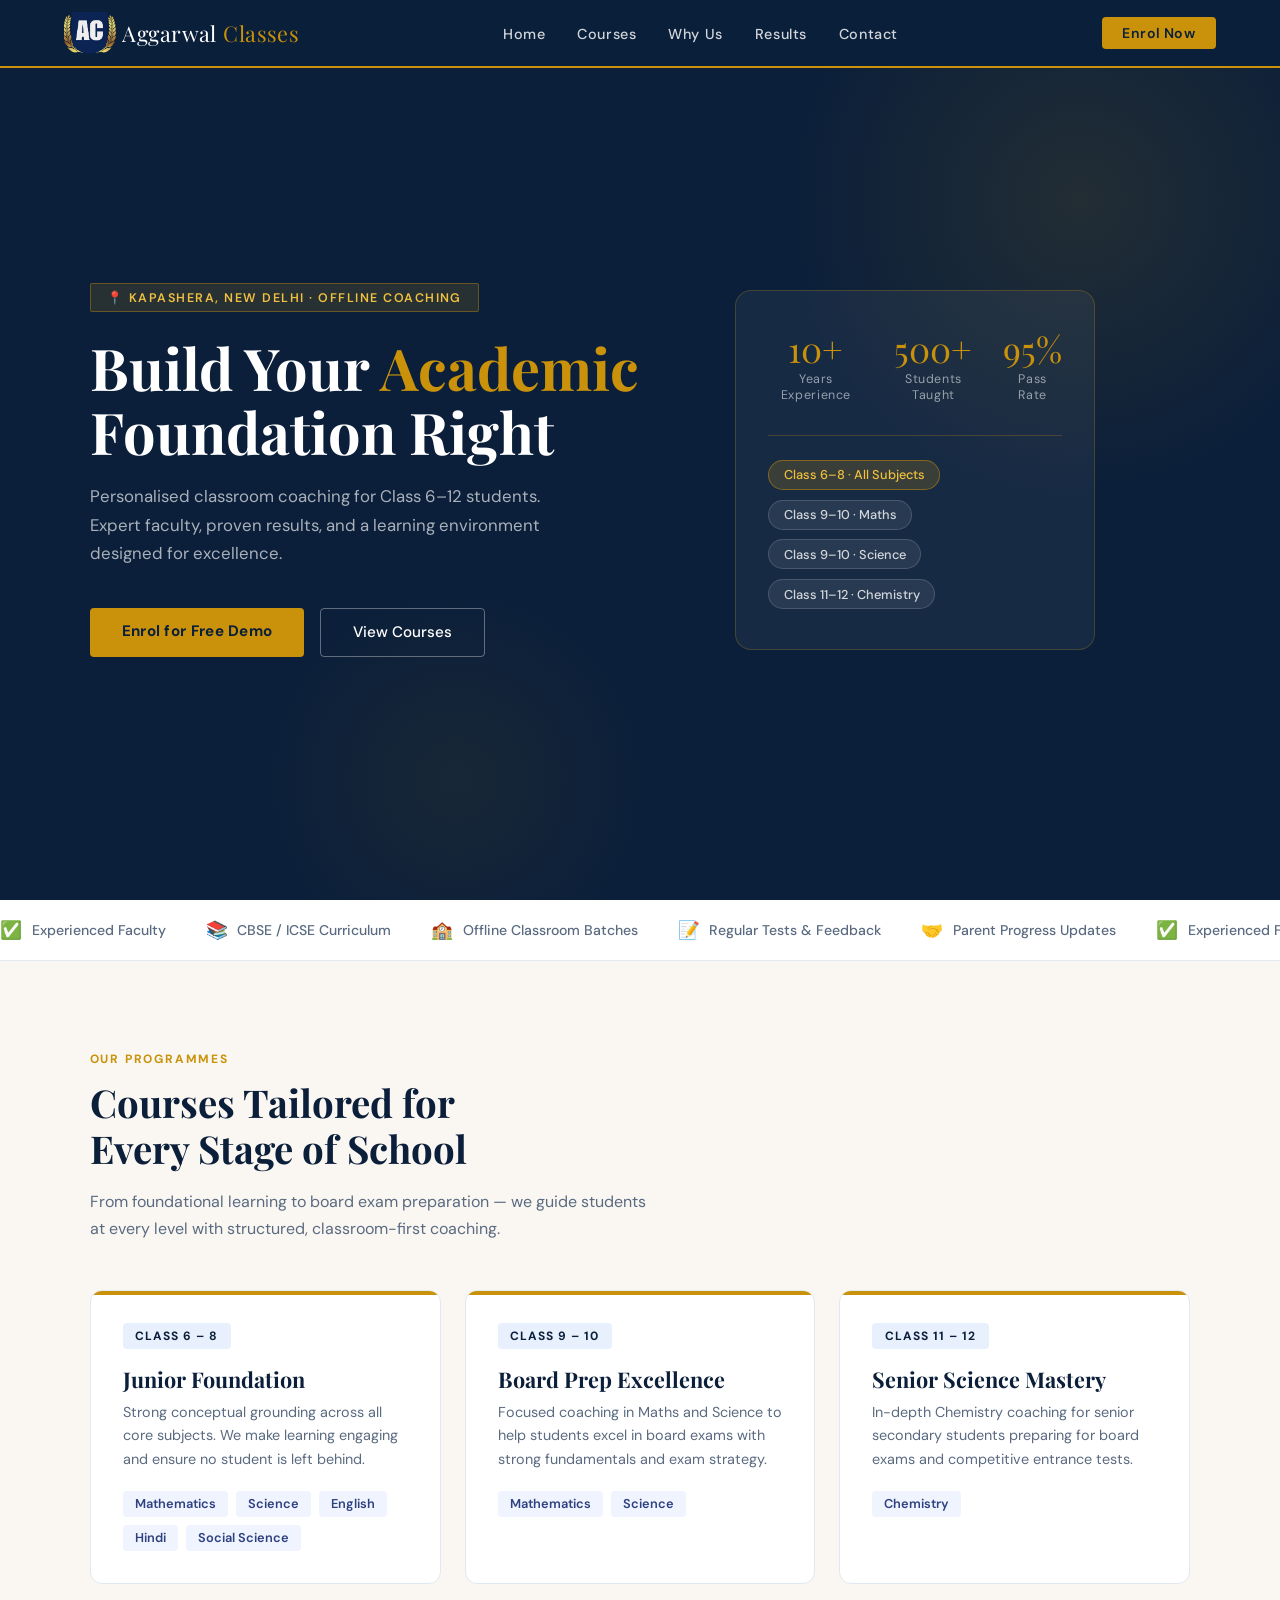
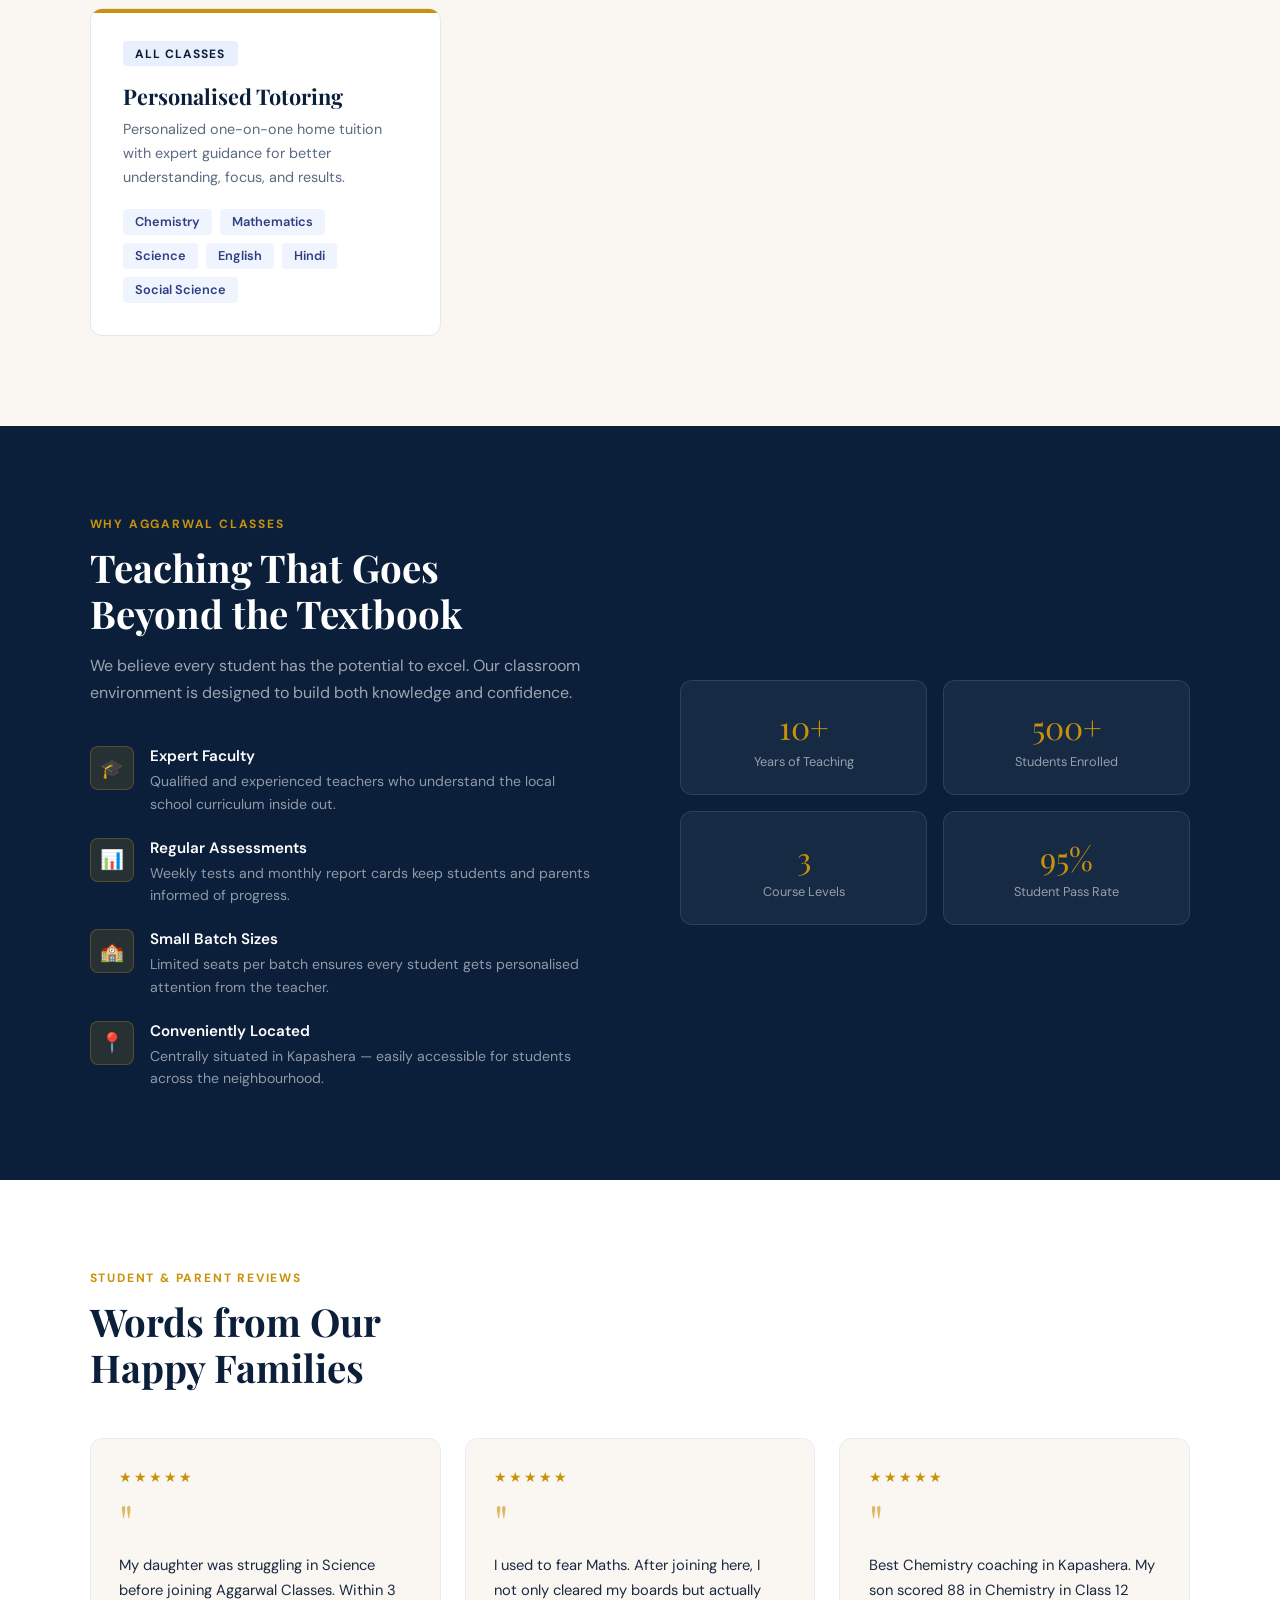
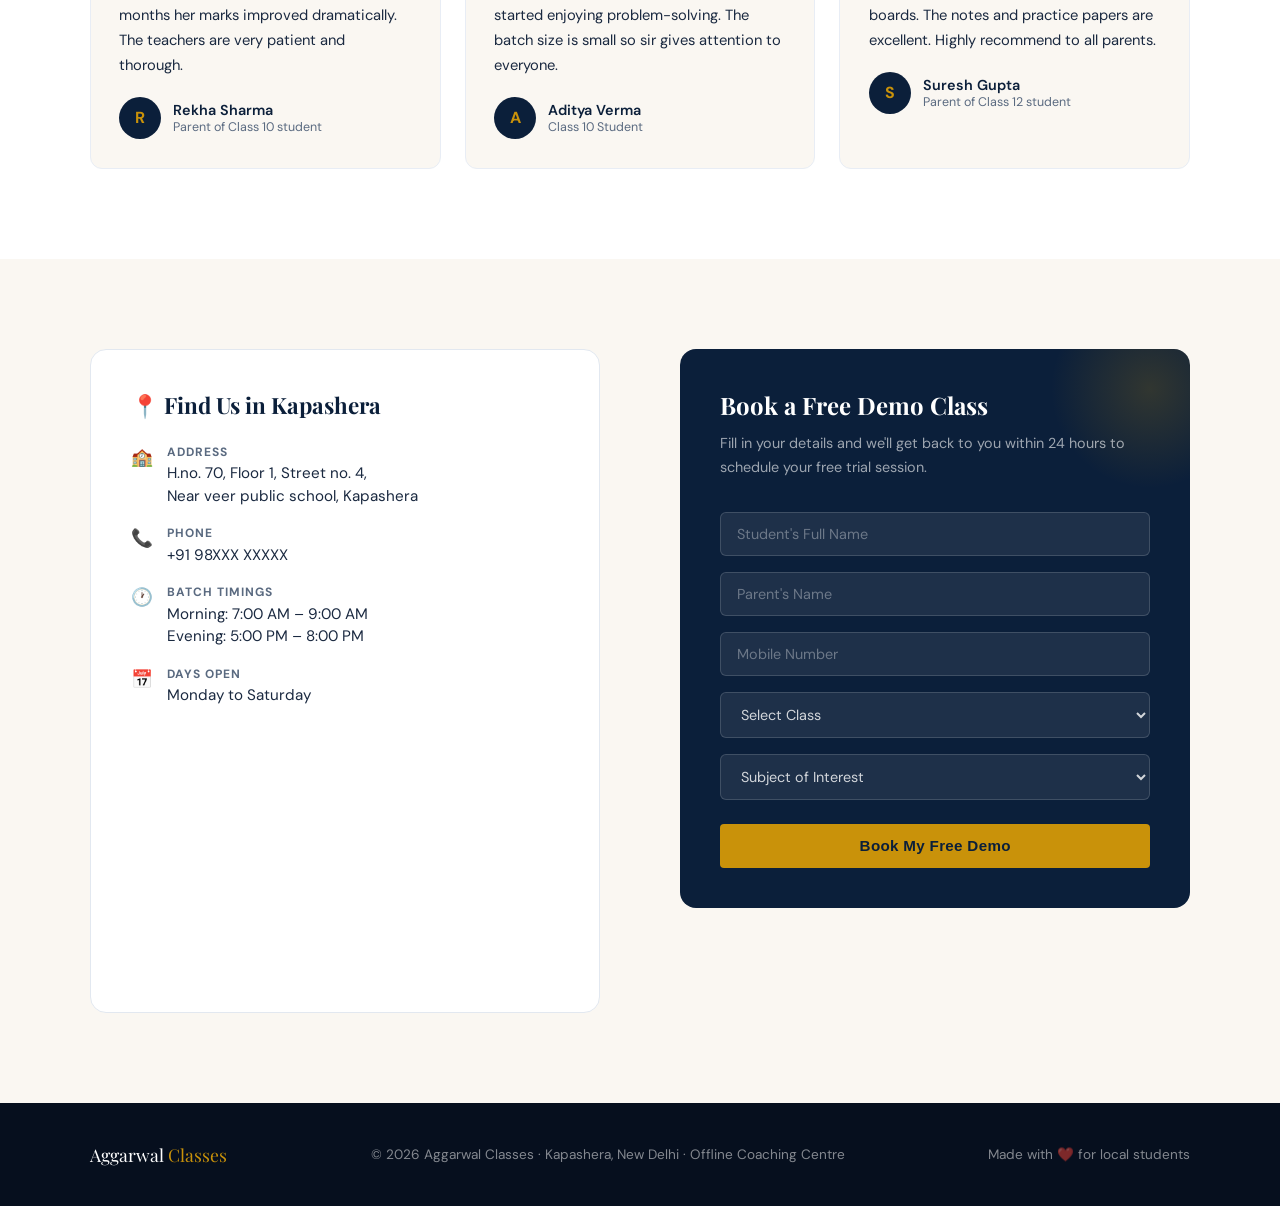
==== index.html @ 8acac1e7 "Update index.html" ====
<!DOCTYPE html>
<html lang="en">
<head>
  <meta charset="UTF-8" />
  <meta name="viewport" content="width=device-width, initial-scale=1.0"/>
  <title>Aggarwal Classes</title>
  <link href="https://fonts.googleapis.com/css2?family=Playfair+Display:wght@700;900&family=DM+Sans:wght@300;400;500;600&display=swap" rel="stylesheet"/>
  <link rel="shortcut icon" href="./image/AC logo light.png" type="image/png">
  <link rel="stylesheet" href="styles.css">
</head>
<body>

<!-- NAV -->
<nav>
  <div class="nav-logo">
    <img id="nav-icon" src="./image/AC logo light.png" alt="">
    Aggarwal <span>Classes</span>
  </div>
  <ul class="nav-links" id="nav-links">
    <li><a href="#home">Home</a></li>
    <li><a href="#courses">Courses</a></li>
    <li><a href="#why-us">Why Us</a></li>
    <li><a href="#testimonials">Results</a></li>
    <li><a href="#contact">Contact</a></li>
  </ul>
  <a href="#contact" class="nav-cta">Enrol Now</a>
  <!-- Hamburger button — hidden on desktop, shown on mobile -->
  <button class="menu-toggle" id="menu-toggle" aria-label="Toggle menu">
    <span></span>
    <span></span>
    <span></span>
  </button>
</nav>

<!-- HERO -->
<section class="hero" id="home">
  <div class="hero-text">
    <div class="hero-badge">📍 Kapashera, New Delhi · Offline Coaching</div>
    <h1>Build Your <em>Academic</em><br/>Foundation Right</h1>
    <p class="hero-sub">
      Personalised classroom coaching for Class 6–12 students. Expert faculty, proven results, and a learning environment designed for excellence.
    </p>
    <div class="hero-btns">
      <a href="#contact" class="btn-primary">Enrol for Free Demo</a>
      <a href="#courses" class="btn-outline">View Courses</a>
    </div>
  </div>
  <div class="hero-visual">
    <div class="hero-card">
      <div class="stat-row">
        <div class="stat"><div class="stat-num">10+</div><div class="stat-label">Years Experience</div></div>
        <div class="stat"><div class="stat-num">500+</div><div class="stat-label">Students Taught</div></div>
        <div class="stat"><div class="stat-num">95%</div><div class="stat-label">Pass Rate</div></div>
      </div>
      <div class="divider-gold"></div>
      <div class="course-chips">
        <span class="chip gold">Class 6–8 · All Subjects</span>
        <span class="chip">Class 9–10 · Maths</span>
        <span class="chip">Class 9–10 · Science</span>
        <span class="chip">Class 11–12 · Chemistry</span>
      </div>
    </div>
  </div>
</section>

<!-- TRUST BAR -->
<div class="trust-bar-wrapper">
  <div class="trust-bar">
    <div class="group">
      <div class="trust-item"><span class="trust-icon">✅</span> Experienced Faculty</div>
      <div class="trust-item"><span class="trust-icon">📚</span> CBSE / ICSE Curriculum</div>
      <div class="trust-item"><span class="trust-icon">🏫</span> Offline Classroom Batches</div>
      <div class="trust-item"><span class="trust-icon">📝</span> Regular Tests & Feedback</div>
      <div class="trust-item"><span class="trust-icon">🤝</span> Parent Progress Updates</div>
    </div>
    <div aria-hidden class="group">
      <div class="trust-item"><span class="trust-icon">✅</span> Experienced Faculty</div>
      <div class="trust-item"><span class="trust-icon">📚</span> CBSE / ICSE Curriculum</div>
      <div class="trust-item"><span class="trust-icon">🏫</span> Offline Classroom Batches</div>
      <div class="trust-item"><span class="trust-icon">📝</span> Regular Tests & Feedback</div>
      <div class="trust-item"><span class="trust-icon">🤝</span> Parent Progress Updates</div>
    </div>
  </div>
</div>

<!-- COURSES -->
<section class="courses-section" id="courses">
  <div class="section-label">Our Programmes</div>
  <h2 class="section-title">Courses Tailored for<br/>Every Stage of School</h2>
  <p class="section-sub">From foundational learning to board exam preparation — we guide students at every level with structured, classroom-first coaching.</p>
  <div class="courses-grid">

    <div class="course-card">
      <span class="course-level">Class 6 – 8</span>
      <h3>Junior Foundation</h3>
      <p>Strong conceptual grounding across all core subjects. We make learning engaging and ensure no student is left behind.</p>
      <div class="subjects-list">
        <span class="subject-tag">Mathematics</span>
        <span class="subject-tag">Science</span>
        <span class="subject-tag">English</span>
        <span class="subject-tag">Hindi</span>
        <span class="subject-tag">Social Science</span>
      </div>
    </div>

    <div class="course-card">
      <span class="course-level">Class 9 – 10</span>
      <h3>Board Prep Excellence</h3>
      <p>Focused coaching in Maths and Science to help students excel in board exams with strong fundamentals and exam strategy.</p>
      <div class="subjects-list">
        <span class="subject-tag">Mathematics</span>
        <span class="subject-tag">Science</span>
      </div>
    </div>

    <div class="course-card">
      <span class="course-level">Class 11 – 12</span>
      <h3>Senior Science Mastery</h3>
      <p>In-depth Chemistry coaching for senior secondary students preparing for board exams and competitive entrance tests.</p>
      <div class="subjects-list">
        <span class="subject-tag">Chemistry</span>
      </div>
    </div>

      <div class="course-card">
      <span class="course-level">All Classes</span>
      <h3>Personalised Totoring</h3>
      <p>Personalized one-on-one home tuition with expert guidance for better understanding, focus, and results.</p>
      <div class="subjects-list">
        <span class="subject-tag">Chemistry</span>
        <span class="subject-tag">Mathematics</span>
        <span class="subject-tag">Science</span>
        <span class="subject-tag">English</span>
        <span class="subject-tag">Hindi</span>
        <span class="subject-tag">Social Science</span>
      </div>
    </div>

  </div>
</section>

<!-- WHY US -->
<section class="why-section" id="why-us">
  <div class="why-text">
    <div class="section-label" style="color:var(--gold)">Why Aggarwal Classes</div>
    <h2 class="section-title">Teaching That Goes<br/>Beyond the Textbook</h2>
    <p class="section-sub" style="color:rgba(255,255,255,0.6)">We believe every student has the potential to excel. Our classroom environment is designed to build both knowledge and confidence.</p>
    <div class="why-list">
      <div class="why-item">
        <div class="why-icon">🎓</div>
        <div class="why-item-text">
          <h4>Expert Faculty</h4>
          <p>Qualified and experienced teachers who understand the local school curriculum inside out.</p>
        </div>
      </div>
      <div class="why-item">
        <div class="why-icon">📊</div>
        <div class="why-item-text">
          <h4>Regular Assessments</h4>
          <p>Weekly tests and monthly report cards keep students and parents informed of progress.</p>
        </div>
      </div>
      <div class="why-item">
        <div class="why-icon">🏫</div>
        <div class="why-item-text">
          <h4>Small Batch Sizes</h4>
          <p>Limited seats per batch ensures every student gets personalised attention from the teacher.</p>
        </div>
      </div>
      <div class="why-item">
        <div class="why-icon">📍</div>
        <div class="why-item-text">
          <h4>Conveniently Located</h4>
          <p>Centrally situated in Kapashera — easily accessible for students across the neighbourhood.</p>
        </div>
      </div>
    </div>
  </div>
  <div class="why-visual">
    <div class="why-card"><div class="why-card-num">10+</div><div class="why-card-label">Years of Teaching</div></div>
    <div class="why-card"><div class="why-card-num">500+</div><div class="why-card-label">Students Enrolled</div></div>
    <div class="why-card"><div class="why-card-num">3</div><div class="why-card-label">Course Levels</div></div>
    <div class="why-card"><div class="why-card-num">95%</div><div class="why-card-label">Student Pass Rate</div></div>
  </div>
</section>

<!-- TESTIMONIALS -->
<section class="testimonials-section" id="testimonials">
  <div class="section-label">Student & Parent Reviews</div>
  <h2 class="section-title">Words from Our<br/>Happy Families</h2>
  <div class="testimonials-grid">

    <div class="testimonial-card">
      <div class="stars">★★★★★</div>
      <div class="quote-mark">"</div>
      <p>My daughter was struggling in Science before joining Aggarwal Classes. Within 3 months her marks improved dramatically. The teachers are very patient and thorough.</p>
      <div class="reviewer">
        <div class="reviewer-avatar">R</div>
        <div><div class="reviewer-name">Rekha Sharma</div><div class="reviewer-sub">Parent of Class 10 student</div></div>
      </div>
    </div>

    <div class="testimonial-card">
      <div class="stars">★★★★★</div>
      <div class="quote-mark">"</div>
      <p>I used to fear Maths. After joining here, I not only cleared my boards but actually started enjoying problem-solving. The batch size is small so sir gives attention to everyone.</p>
      <div class="reviewer">
        <div class="reviewer-avatar">A</div>
        <div><div class="reviewer-name">Aditya Verma</div><div class="reviewer-sub">Class 10 Student</div></div>
      </div>
    </div>

    <div class="testimonial-card">
      <div class="stars">★★★★★</div>
      <div class="quote-mark">"</div>
      <p>Best Chemistry coaching in Kapashera. My son scored 88 in Chemistry in Class 12 boards. The notes and practice papers are excellent. Highly recommend to all parents.</p>
      <div class="reviewer">
        <div class="reviewer-avatar">S</div>
        <div><div class="reviewer-name">Suresh Gupta</div><div class="reviewer-sub">Parent of Class 12 student</div></div>
      </div>
    </div>

  </div>
</section>

<!-- LOCATION + CONTACT -->
<section class="location-section" id="contact">
  <div class="location-box">
    <h3>📍 Find Us in Kapashera</h3>
    <div class="info-row">
      <span class="info-icon">🏫</span>
      <div>
        <div class="info-label">Address</div>
        <div class="info-val">H.no. 70, Floor 1, Street no. 4,<br/>Near veer public school, Kapashera</div>
      </div>
    </div>
    <div class="info-row">
      <span class="info-icon">📞</span>
      <div>
        <div class="info-label">Phone</div>
        <div class="info-val">+91 98XXX XXXXX</div>
      </div>
    </div>
    <div class="info-row">
      <span class="info-icon">🕐</span>
      <div>
        <div class="info-label">Batch Timings</div>
        <div class="info-val">Morning: 7:00 AM – 9:00 AM<br/>Evening: 5:00 PM – 8:00 PM</div>
      </div>
    </div>
    <div class="info-row">
      <span class="info-icon">📅</span>
      <div>
        <div class="info-label">Days Open</div>
        <div class="info-val">Monday to Saturday</div>
      </div>
    </div>
    <div class="map-placeholder">
      <iframe
        src="https://www.google.com/maps/embed?pb=!1m18!1m12!1m3!1d213252.0926450788!2d76.77074299453125!3d28.524270800000004!2m3!1f0!2f0!3f0!3m2!1i1024!2i768!4f13.1!3m3!1m2!1s0x390d1b79511b4bdf%3A0x1b44ff9f73761f96!2sAggarwal%20classes!5e1!3m2!1sen!2sin!4v1774065650235!5m2!1sen!2sin"
        style="border:0;"
        allowfullscreen=""
        loading="lazy"
        referrerpolicy="no-referrer-when-downgrade">
      </iframe>
    </div>
  </div>

  <form class="enroll-box" method="POST" action="https://formspree.io/f/xojkokan">
    <h3>Book a Free Demo Class</h3>
    <p>Fill in your details and we'll get back to you within 24 hours to schedule your free trial session.</p>
    <div class="form-group"><input type="text" placeholder="Student's Full Name" autocomplete="off" required/></div>
    <div class="form-group"><input type="text" placeholder="Parent's Name" autocomplete="off" required/></div>
    <div class="form-group"><input type="tel" placeholder="Mobile Number" autocomplete="off" required/></div>
    <div class="form-group">
      <select>
        <option value="" disabled selected>Select Class</option>
        <option>Class 6</option>
        <option>Class 7</option>
        <option>Class 8</option>
        <option>Class 9</option>
        <option>Class 10</option>
        <option>Class 11</option>
        <option>Class 12</option>
      </select>
    </div>
    <div class="form-group">
      <select>
        <option value="" disabled selected>Subject of Interest</option>
        <option>All Subjects (Class 6–8)</option>
        <option>Mathematics</option>
        <option>Science</option>
        <option>Chemistry</option>
      </select>
    </div>
    <button class="btn-primary" style="width:100%; margin-top:0.5rem;" type="submit">Book My Free Demo</button>
  </form>
</section>

<!-- FOOTER -->
<footer>
  <div class="footer-logo">Aggarwal <span>Classes</span></div>
  <div>© 2026 Aggarwal Classes · Kapashera, New Delhi · Offline Coaching Centre</div>
  <div>Made with ❤️ for local students</div>
</footer>

<script>
  const toggle = document.getElementById('menu-toggle');
  const navLinks = document.getElementById('nav-links');

  toggle.addEventListener('click', () => {
    navLinks.classList.toggle('active');
    toggle.classList.toggle('open');
  });

  // Close menu when a link is clicked
  navLinks.querySelectorAll('a').forEach(link => {
    link.addEventListener('click', () => {
      navLinks.classList.remove('active');
      toggle.classList.remove('open');
    });
  });
</script>

</body>
</html>
---- styles.css ----
:root {
    --navy: #0B1F3A;
    --gold: #C9920A;
    --gold-light: #F0C040;
    --cream: #FAF7F2;
    --white: #FFFFFF;
    --text: #1A2940;
    --muted: #5A6A80;
    --accent: #E8F0FE;
}

*,
*::before,
*::after {
    box-sizing: border-box;
    margin: 0;
    padding: 0;
}

html {
    scroll-behavior: smooth;
}

body {
    font-family: 'DM Sans', sans-serif;
    background: var(--cream);
    color: var(--text);
    overflow-x: hidden;
}

/* ── NAV ── */
nav {
    position: fixed;
    top: 0;
    left: 0;
    right: 0;
    z-index: 100;
    background: rgba(11, 31, 58, 0.97);
    backdrop-filter: blur(10px);
    display: flex;
    align-items: center;
    justify-content: space-between;
    padding: 0 5%;
    height: 68px;
    border-bottom: 2px solid var(--gold);
}

.nav-logo {
    font-family: 'Playfair Display', serif;
    font-size: 1.35rem;
    color: var(--white);
    letter-spacing: 0.02em;
    display: flex;
    flex-direction: row;
    align-items: center;
    gap: 0.4rem;
    flex-shrink: 0;
}

.nav-logo img {
    height: 42px;
    width: 52px;
}

.nav-logo span {
    color: var(--gold);
}

.nav-links {
    display: flex;
    gap: 2rem;
    list-style: none;
    align-items: center;
}

.nav-links a {
    color: rgba(255, 255, 255, 0.82);
    text-decoration: none;
    font-size: 0.9rem;
    font-weight: 500;
    letter-spacing: 0.04em;
    transition: color 0.2s;
}

.nav-links a:hover {
    color: var(--gold-light);
}

.nav-cta {
    background: var(--gold);
    color: var(--navy);
    padding: 0.45rem 1.3rem;
    border-radius: 4px;
    font-weight: 600;
    font-size: 0.88rem;
    text-decoration: none;
    letter-spacing: 0.03em;
    transition: background 0.2s;
    white-space: nowrap;
    flex-shrink: 0;
}

.nav-cta:hover {
    background: var(--gold-light);
}

/* Hamburger button — hidden on desktop */
.menu-toggle {
    display: none;
    flex-direction: column;
    justify-content: center;
    gap: 5px;
    background: none;
    border: none;
    cursor: pointer;
    padding: 4px;
    z-index: 110;
}

.menu-toggle span {
    display: block;
    width: 24px;
    height: 2px;
    background: var(--white);
    border-radius: 2px;
    transition: transform 0.3s, opacity 0.3s;
    transform-origin: center;
}

/* Animate hamburger → X */
.menu-toggle.open span:nth-child(1) { transform: translateY(7px) rotate(45deg); }
.menu-toggle.open span:nth-child(2) { opacity: 0; }
.menu-toggle.open span:nth-child(3) { transform: translateY(-7px) rotate(-45deg); }

/* ── HERO ── */
.hero {
    min-height: 100vh;
    background: var(--navy);
    display: grid;
    grid-template-columns: 1fr 1fr;
    align-items: center;
    padding: 100px 7% 60px;
    position: relative;
    overflow: hidden;
}

.hero::before {
    content: '';
    position: absolute;
    top: -100px;
    right: -100px;
    width: 600px;
    height: 600px;
    background: radial-gradient(circle, rgba(201, 146, 10, 0.12) 0%, transparent 70%);
    border-radius: 50%;
}

.hero::after {
    content: '';
    position: absolute;
    bottom: -80px;
    left: 20%;
    width: 400px;
    height: 400px;
    background: radial-gradient(circle, rgba(201, 146, 10, 0.07) 0%, transparent 70%);
    border-radius: 50%;
}

.hero-text {
    position: relative;
    z-index: 2;
}

.hero-badge {
    display: inline-block;
    background: rgba(201, 146, 10, 0.15);
    border: 1px solid rgba(201, 146, 10, 0.4);
    color: var(--gold-light);
    font-size: 0.78rem;
    font-weight: 600;
    letter-spacing: 0.12em;
    text-transform: uppercase;
    padding: 0.35rem 1rem;
    border-radius: 2px;
    margin-bottom: 1.5rem;
    animation: fadeUp 0.6s ease both;
}

.hero h1 {
    font-family: 'Playfair Display', serif;
    font-size: clamp(2.4rem, 4.5vw, 3.8rem);
    line-height: 1.1;
    color: var(--white);
    margin-bottom: 1.2rem;
    animation: fadeUp 0.6s 0.1s ease both;
}

.hero h1 em {
    color: var(--gold);
    font-style: normal;
}

.hero-sub {
    color: rgba(255, 255, 255, 0.65);
    font-size: 1.05rem;
    line-height: 1.7;
    max-width: 480px;
    margin-bottom: 2.5rem;
    animation: fadeUp 0.6s 0.2s ease both;
}

.hero-btns {
    display: flex;
    gap: 1rem;
    flex-wrap: wrap;
    animation: fadeUp 0.6s 0.3s ease both;
}

.btn-primary {
    background: var(--gold);
    color: var(--navy);
    padding: 0.85rem 2rem;
    border-radius: 4px;
    font-weight: 700;
    font-size: 0.95rem;
    text-decoration: none;
    letter-spacing: 0.02em;
    transition: background 0.2s, transform 0.15s;
    border: none;
    cursor: pointer;
}

.btn-primary:hover {
    background: var(--gold-light);
    transform: translateY(-2px);
}

.btn-outline {
    border: 1.5px solid rgba(255, 255, 255, 0.35);
    color: var(--white);
    padding: 0.85rem 2rem;
    border-radius: 4px;
    font-weight: 500;
    font-size: 0.95rem;
    text-decoration: none;
    transition: border-color 0.2s, transform 0.15s;
}

.btn-outline:hover {
    border-color: var(--gold);
    color: var(--gold-light);
    transform: translateY(-2px);
}

.hero-visual {
    display: flex;
    justify-content: center;
    align-items: center;
    position: relative;
    z-index: 2;
    animation: fadeIn 0.8s 0.4s ease both;
}

.hero-card {
    background: rgba(255, 255, 255, 0.05);
    border: 1px solid rgba(201, 146, 10, 0.25);
    border-radius: 16px;
    padding: 2.5rem 2rem;
    width: 100%;
    max-width: 360px;
    backdrop-filter: blur(8px);
}

.stat-row {
    display: flex;
    gap: 1.5rem;
    justify-content: center;
    margin-bottom: 2rem;
}

.stat {
    text-align: center;
}

.stat-num {
    font-family: 'Playfair Display', serif;
    font-size: 2.2rem;
    color: var(--gold);
    line-height: 1;
}

.stat-label {
    color: rgba(255, 255, 255, 0.55);
    font-size: 0.78rem;
    margin-top: 0.3rem;
    letter-spacing: 0.05em;
}

.divider-gold {
    width: 100%;
    height: 1px;
    background: rgba(201, 146, 10, 0.25);
    margin: 1.5rem 0;
}

.course-chips {
    display: flex;
    flex-wrap: wrap;
    gap: 0.6rem;
}

.chip {
    background: rgba(255, 255, 255, 0.08);
    border: 1px solid rgba(255, 255, 255, 0.15);
    color: rgba(255, 255, 255, 0.8);
    padding: 0.35rem 0.9rem;
    border-radius: 20px;
    font-size: 0.8rem;
    font-weight: 500;
}

.chip.gold {
    background: rgba(201, 146, 10, 0.2);
    border-color: rgba(201, 146, 10, 0.5);
    color: var(--gold-light);
}

/* ── TRUST BAR ──
   FIX: wrap in overflow:hidden container so the marquee clips properly
   FIX: remove the wrong width:90% that was on .trust-bar itself
*/
.trust-bar-wrapper {
    width: 100%;
    overflow: hidden;
    background: var(--white);
    border-bottom: 1px solid #E2E8F0;
}

.trust-bar {
    display: flex;
    width: max-content;   /* let content set the width */
    padding: 1.2rem 0;
}

.group {
    display: flex;
    align-items: center;
    gap: 2.5rem;
    padding-right: 2.5rem;
    animation: marquee 18s infinite linear;
    white-space: nowrap;
}

.trust-item {
    display: flex;
    align-items: center;
    gap: 0.6rem;
    font-size: 0.88rem;
    color: var(--muted);
    font-weight: 500;
}

@keyframes marquee {
    from { transform: translateX(0); }
    to   { transform: translateX(-100%); }
}

.trust-icon {
    font-size: 1.1rem;
}

/* ── SECTIONS ── */
section {
    padding: 90px 7%;
}

.section-label {
    font-size: 0.75rem;
    font-weight: 700;
    letter-spacing: 0.15em;
    text-transform: uppercase;
    color: var(--gold);
    margin-bottom: 0.75rem;
}

.section-title {
    font-family: 'Playfair Display', serif;
    font-size: clamp(1.8rem, 3vw, 2.7rem);
    color: var(--navy);
    line-height: 1.2;
    margin-bottom: 1rem;
}

.section-sub {
    color: var(--muted);
    font-size: 1rem;
    line-height: 1.7;
    max-width: 560px;
}

/* ── COURSES ── */
.courses-section {
    background: var(--cream);
}

.courses-grid {
    display: grid;
    grid-template-columns: repeat(auto-fit, minmax(280px, 1fr));
    gap: 1.5rem;
    margin-top: 3rem;
}

.course-card {
    background: var(--white);
    border-radius: 12px;
    padding: 2rem;
    border: 1px solid #E2E8F0;
    position: relative;
    overflow: hidden;
    transition: transform 0.25s, box-shadow 0.25s;
}

.course-card:hover {
    transform: translateY(-4px);
    box-shadow: 0 16px 40px rgba(11, 31, 58, 0.1);
}

.course-card::before {
    content: '';
    position: absolute;
    top: 0;
    left: 0;
    right: 0;
    height: 4px;
    background: var(--gold);
}

.course-level {
    display: inline-block;
    background: var(--accent);
    color: var(--navy);
    font-size: 0.75rem;
    font-weight: 700;
    letter-spacing: 0.08em;
    text-transform: uppercase;
    padding: 0.3rem 0.8rem;
    border-radius: 4px;
    margin-bottom: 1rem;
}

.course-card h3 {
    font-family: 'Playfair Display', serif;
    font-size: 1.35rem;
    color: var(--navy);
    margin-bottom: 0.5rem;
}

.course-card p {
    color: var(--muted);
    font-size: 0.9rem;
    line-height: 1.65;
    margin-bottom: 1.2rem;
}

.subjects-list {
    display: flex;
    flex-wrap: wrap;
    gap: 0.5rem;
}

.subject-tag {
    background: #F0F4FF;
    color: #2D4080;
    font-size: 0.8rem;
    font-weight: 600;
    padding: 0.28rem 0.75rem;
    border-radius: 4px;
}

/* ── WHY US ── */
.why-section {
    background: var(--navy);
    display: grid;
    grid-template-columns: 1fr 1fr;
    gap: 5rem;
    align-items: center;
}

.why-text .section-title {
    color: var(--white);
}

.why-text .section-sub {
    color: rgba(255, 255, 255, 0.6);
}

.why-list {
    margin-top: 2.5rem;
    display: flex;
    flex-direction: column;
    gap: 1.4rem;
}

.why-item {
    display: flex;
    gap: 1rem;
    align-items: flex-start;
}

.why-icon {
    width: 44px;
    height: 44px;
    border-radius: 8px;
    background: rgba(201, 146, 10, 0.15);
    border: 1px solid rgba(201, 146, 10, 0.3);
    display: flex;
    align-items: center;
    justify-content: center;
    font-size: 1.2rem;
    flex-shrink: 0;
}

.why-item-text h4 {
    color: var(--white);
    font-size: 0.95rem;
    font-weight: 600;
    margin-bottom: 0.25rem;
}

.why-item-text p {
    color: rgba(255, 255, 255, 0.55);
    font-size: 0.88rem;
    line-height: 1.6;
}

.why-visual {
    display: grid;
    grid-template-columns: 1fr 1fr;
    gap: 1rem;
}

.why-card {
    background: rgba(255, 255, 255, 0.05);
    border: 1px solid rgba(255, 255, 255, 0.1);
    border-radius: 12px;
    padding: 1.5rem;
    text-align: center;
    transition: border-color 0.2s;
}

.why-card:hover {
    border-color: rgba(201, 146, 10, 0.5);
}

.why-card-num {
    font-family: 'Playfair Display', serif;
    font-size: 2rem;
    color: var(--gold);
}

.why-card-label {
    color: rgba(255, 255, 255, 0.55);
    font-size: 0.8rem;
    margin-top: 0.3rem;
}

/* ── TESTIMONIALS ── */
.testimonials-section {
    background: var(--white);
}

.testimonials-grid {
    display: grid;
    grid-template-columns: repeat(auto-fit, minmax(270px, 1fr));
    gap: 1.5rem;
    margin-top: 3rem;
}

.testimonial-card {
    background: var(--cream);
    border-radius: 12px;
    padding: 1.8rem;
    border: 1px solid #E8EDF5;
    position: relative;
}

.quote-mark {
    font-family: 'Playfair Display', serif;
    font-size: 3rem;
    color: var(--gold);
    line-height: 1;
    margin-bottom: 0.5rem;
    opacity: 0.6;
}

.testimonial-card p {
    color: var(--text);
    font-size: 0.92rem;
    line-height: 1.7;
    margin-bottom: 1.2rem;
}

.reviewer {
    display: flex;
    align-items: center;
    gap: 0.75rem;
}

.reviewer-avatar {
    width: 42px;
    height: 42px;
    border-radius: 50%;
    background: var(--navy);
    display: flex;
    align-items: center;
    justify-content: center;
    color: var(--gold);
    font-weight: 700;
    font-size: 1rem;
    flex-shrink: 0;
}

.reviewer-name {
    font-weight: 600;
    font-size: 0.9rem;
    color: var(--navy);
}

.reviewer-sub {
    font-size: 0.78rem;
    color: var(--muted);
}

.stars {
    color: var(--gold);
    font-size: 0.9rem;
    letter-spacing: 2px;
    margin-bottom: 0.7rem;
}

/* ── LOCATION ── */
.location-section {
    background: var(--cream);
    display: grid;
    grid-template-columns: 1fr 1fr;
    gap: 5rem;
    align-items: start;   /* FIX: start so boxes don't stretch oddly */
}

.location-box {
    background: var(--white);
    border-radius: 16px;
    padding: 2.5rem;
    border: 1px solid #E2E8F0;
}

.location-box h3 {
    font-family: 'Playfair Display', serif;
    font-size: 1.4rem;
    color: var(--navy);
    margin-bottom: 1.5rem;
}

.info-row {
    display: flex;
    gap: 0.9rem;
    margin-bottom: 1.1rem;
    align-items: flex-start;
}

.info-icon {
    font-size: 1.1rem;
    margin-top: 2px;
    flex-shrink: 0;
}

.info-label {
    font-size: 0.75rem;
    font-weight: 700;
    text-transform: uppercase;
    letter-spacing: 0.08em;
    color: var(--muted);
}

.info-val {
    font-size: 0.95rem;
    color: var(--text);
    margin-top: 0.15rem;
    line-height: 1.5;
}

/* FIX: iframe was hardcoded width:600px — make it fully fluid */
.map-placeholder {
    margin-top: 1.5rem;
    border-radius: 12px;
    overflow: hidden;   /* clips the iframe to the rounded corners */
    width: 100%;
    aspect-ratio: 16 / 9;  /* maintains a nice ratio on all screen sizes */
}

.map-placeholder iframe {
    width: 100%;
    height: 100%;
    display: block;
    border: none;
    border-radius: 12px;
}

.enroll-box {
    background: var(--navy);
    border-radius: 16px;
    padding: 2.5rem;
    position: relative;
    overflow: hidden;
}

.enroll-box::before {
    content: '';
    position: absolute;
    top: -60px;
    right: -60px;
    width: 200px;
    height: 200px;
    background: radial-gradient(circle, rgba(201, 146, 10, 0.2) 0%, transparent 70%);
    border-radius: 50%;
}

.enroll-box h3 {
    font-family: 'Playfair Display', serif;
    color: var(--white);
    font-size: 1.5rem;
    margin-bottom: 0.7rem;
    position: relative;
}

.enroll-box p {
    color: rgba(255, 255, 255, 0.6);
    font-size: 0.9rem;
    margin-bottom: 2rem;
    line-height: 1.65;
    position: relative;
}

.form-group {
    margin-bottom: 1rem;
    position: relative;
}

.form-group input {
    width: 100%;
    background: rgba(255, 255, 255, 0.08);
    border: 1px solid rgba(255, 255, 255, 0.15);
    border-radius: 6px;
    padding: 0.75rem 1rem;
    color: var(--white);
    font-family: 'DM Sans', sans-serif;
    font-size: 0.9rem;
    outline: none;
    transition: border-color 0.2s;
}

.form-group input::placeholder {
    color: rgba(255, 255, 255, 0.35);
}

.form-group input:focus {
    border-color: var(--gold);
}

.form-group select {
    width: 100%;
    background: rgba(255, 255, 255, 0.08);
    border: 1px solid rgba(255, 255, 255, 0.15);
    border-radius: 6px;
    padding: 0.75rem 1rem;
    color: rgba(255, 255, 255, 0.8);
    font-family: 'DM Sans', sans-serif;
    font-size: 0.9rem;
    outline: none;
    cursor: pointer;
}

.form-group select option {
    background: var(--navy);
    color: var(--white);
}

/* ── FOOTER ──
   FIX: flex-wrap:gap was invalid — corrected to flex-wrap:wrap
*/
footer {
    background: #060F1E;
    color: rgba(255, 255, 255, 0.5);
    padding: 2.5rem 7%;
    display: flex;
    align-items: center;
    justify-content: space-between;
    flex-wrap: wrap;     /* FIX: was "flex-wrap: gap" — invalid */
    gap: 1rem;
    font-size: 0.85rem;
}

.footer-logo {
    font-family: 'Playfair Display', serif;
    font-size: 1.1rem;
    color: var(--white);
}

.footer-logo span {
    color: var(--gold);
}

/* ── ANIMATIONS ── */
@keyframes fadeUp {
    from { opacity: 0; transform: translateY(24px); }
    to   { opacity: 1; transform: translateY(0); }
}

@keyframes fadeIn {
    from { opacity: 0; }
    to   { opacity: 1; }
}

/* ══════════════════════════════════════════
   RESPONSIVE BREAKPOINTS
   ══════════════════════════════════════════ */

/* ── TABLET: ≤ 1024px ── */
@media (max-width: 1024px) {
    .why-section {
        gap: 3rem;
    }

    .location-section {
        gap: 3rem;
    }
}

/* ── TABLET / SMALL DESKTOP: ≤ 900px ── */
@media (max-width: 900px) {

    /* NAV: hide desktop links, show hamburger */
    nav .nav-links {
        position: fixed;
        top: 68px;           /* below the fixed nav bar */
        left: 0;
        right: 0;
        background: rgba(11, 31, 58, 0.98);
        flex-direction: column;
        align-items: center;
        gap: 0;
        padding: 1rem 0 1.5rem;
        display: none;       /* hidden by default */
        border-bottom: 2px solid var(--gold);
        z-index: 99;
    }

    nav .nav-links.active {
        display: flex;       /* shown when hamburger is toggled */
    }

    nav .nav-links li {
        width: 100%;
        text-align: center;
    }

    nav .nav-links a {
        display: block;
        padding: 0.85rem 1rem;
        font-size: 1rem;
    }

    .menu-toggle {
        display: flex;       /* show hamburger icon */
    }

    /* Hide the desktop CTA button to save space; menu has the link */
    .nav-cta {
        display: none;
    }

    /* HERO: single column */
    .hero {
        grid-template-columns: 1fr;
        text-align: center;
        padding-top: 110px;
        gap: 2rem;
    }

    .hero-sub {
        margin: 0 auto 2.5rem;
    }

    .hero-btns {
        justify-content: center;
    }

    .hero-visual {
        margin-top: 0;
    }

    .hero-card {
        max-width: 100%;
    }

    /* WHY: single column, stats 2×2 */
    .why-section {
        grid-template-columns: 1fr;
        gap: 2.5rem;
    }

    .why-visual {
        grid-template-columns: repeat(2, 1fr);   /* FIX: was repeat(4,1fr) — too cramped */
    }

    /* LOCATION: single column */
    .location-section {
        grid-template-columns: 1fr;
        gap: 2.5rem;
    }
}

/* ── MOBILE: ≤ 600px ── */
@media (max-width: 600px) {

    section {
        padding: 60px 5%;
    }

    nav {
        padding: 0 5%;
    }

    /* HERO */
    .hero {
        padding: 100px 5% 50px;
    }

    .stat-row {
        gap: 1rem;
    }

    .stat-num {
        font-size: 1.7rem;
    }

    /* WHY */
    .why-visual {
        grid-template-columns: 1fr 1fr;
    }

    /* LOCATION */
    .location-box,
    .enroll-box {
        padding: 1.5rem;
    }

    .map-placeholder {
        aspect-ratio: 4 / 3;   /* slightly taller on mobile for better visibility */
    }

    /* FOOTER: stack vertically on very small screens */
    footer {
        flex-direction: column;
        text-align: center;
        align-items: center;
        padding: 2rem 5%;
    }
}

/* ── VERY SMALL: ≤ 380px ── */
@media (max-width: 380px) {
    .hero-btns {
        flex-direction: column;
        width: 100%;
    }

    .btn-primary,
    .btn-outline {
        text-align: center;
    }

    .hero-badge {
        font-size: 0.68rem;
        letter-spacing: 0.07em;
    }
}
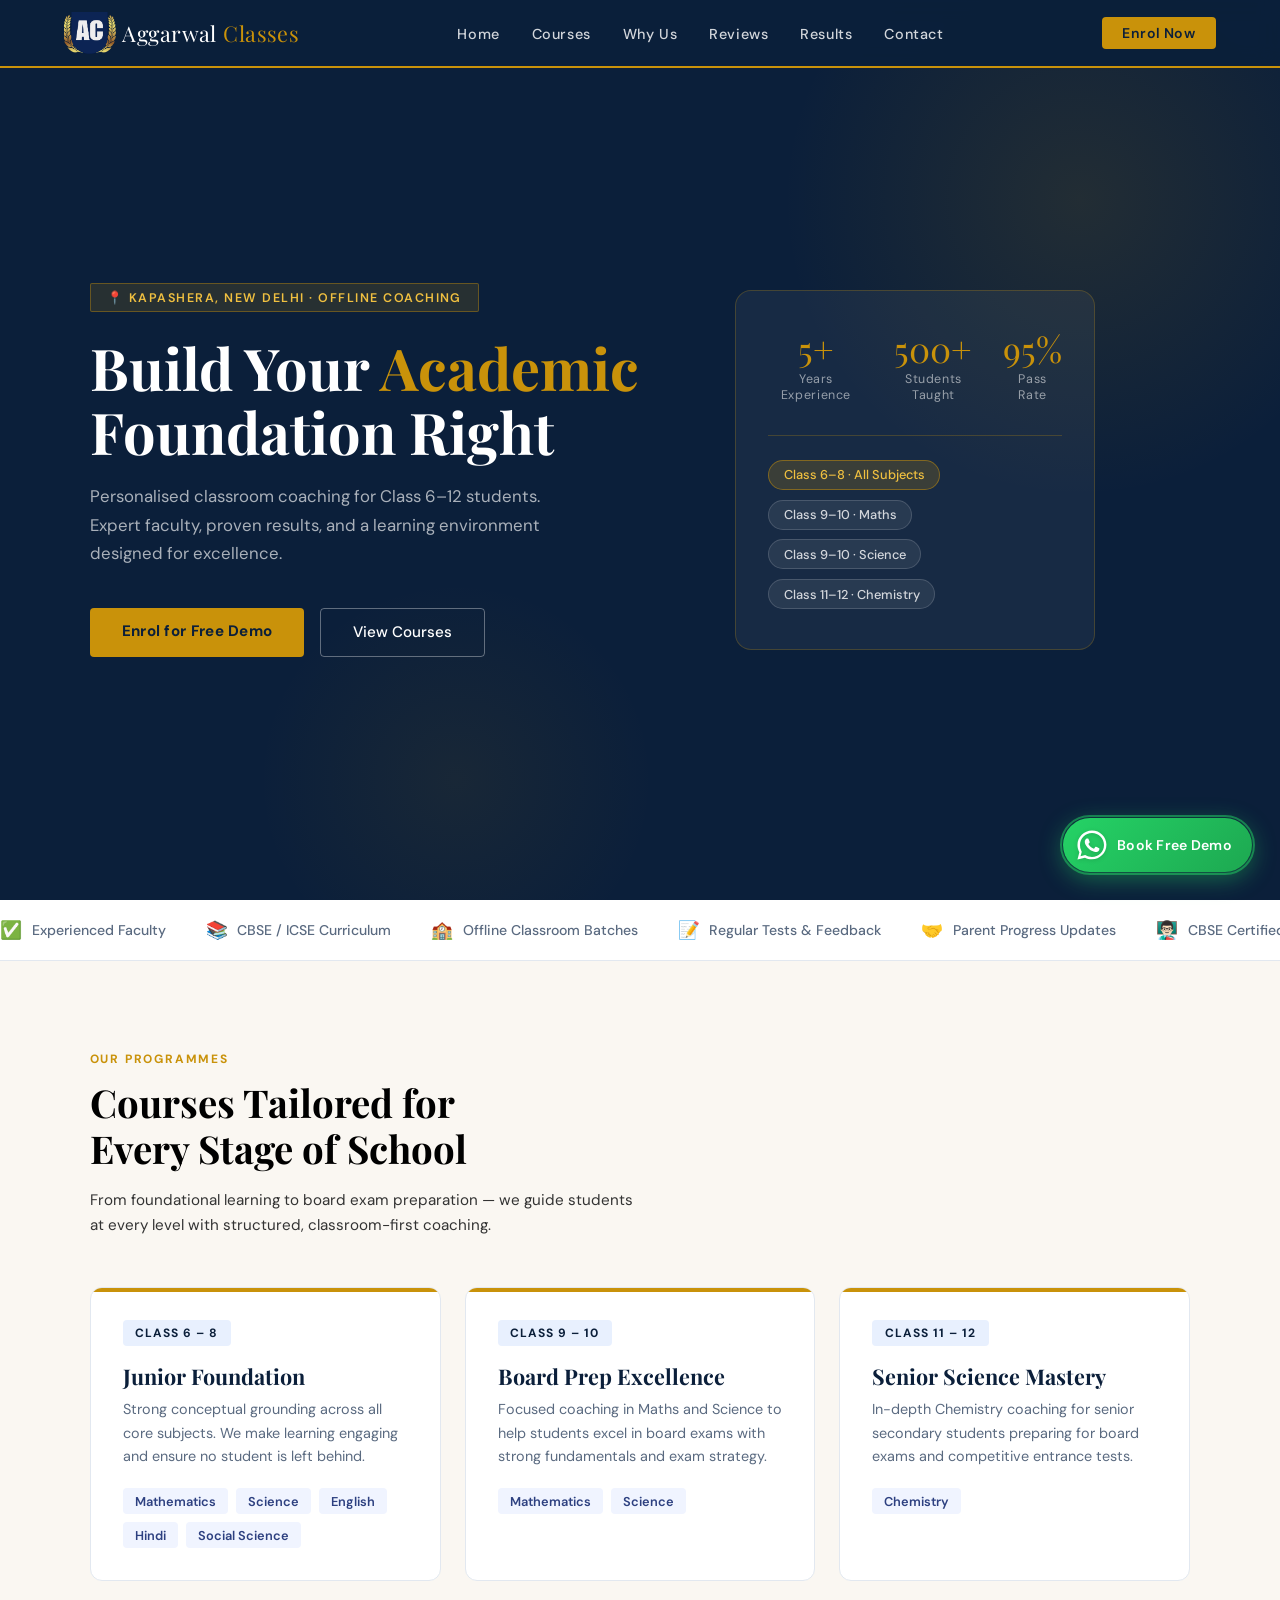
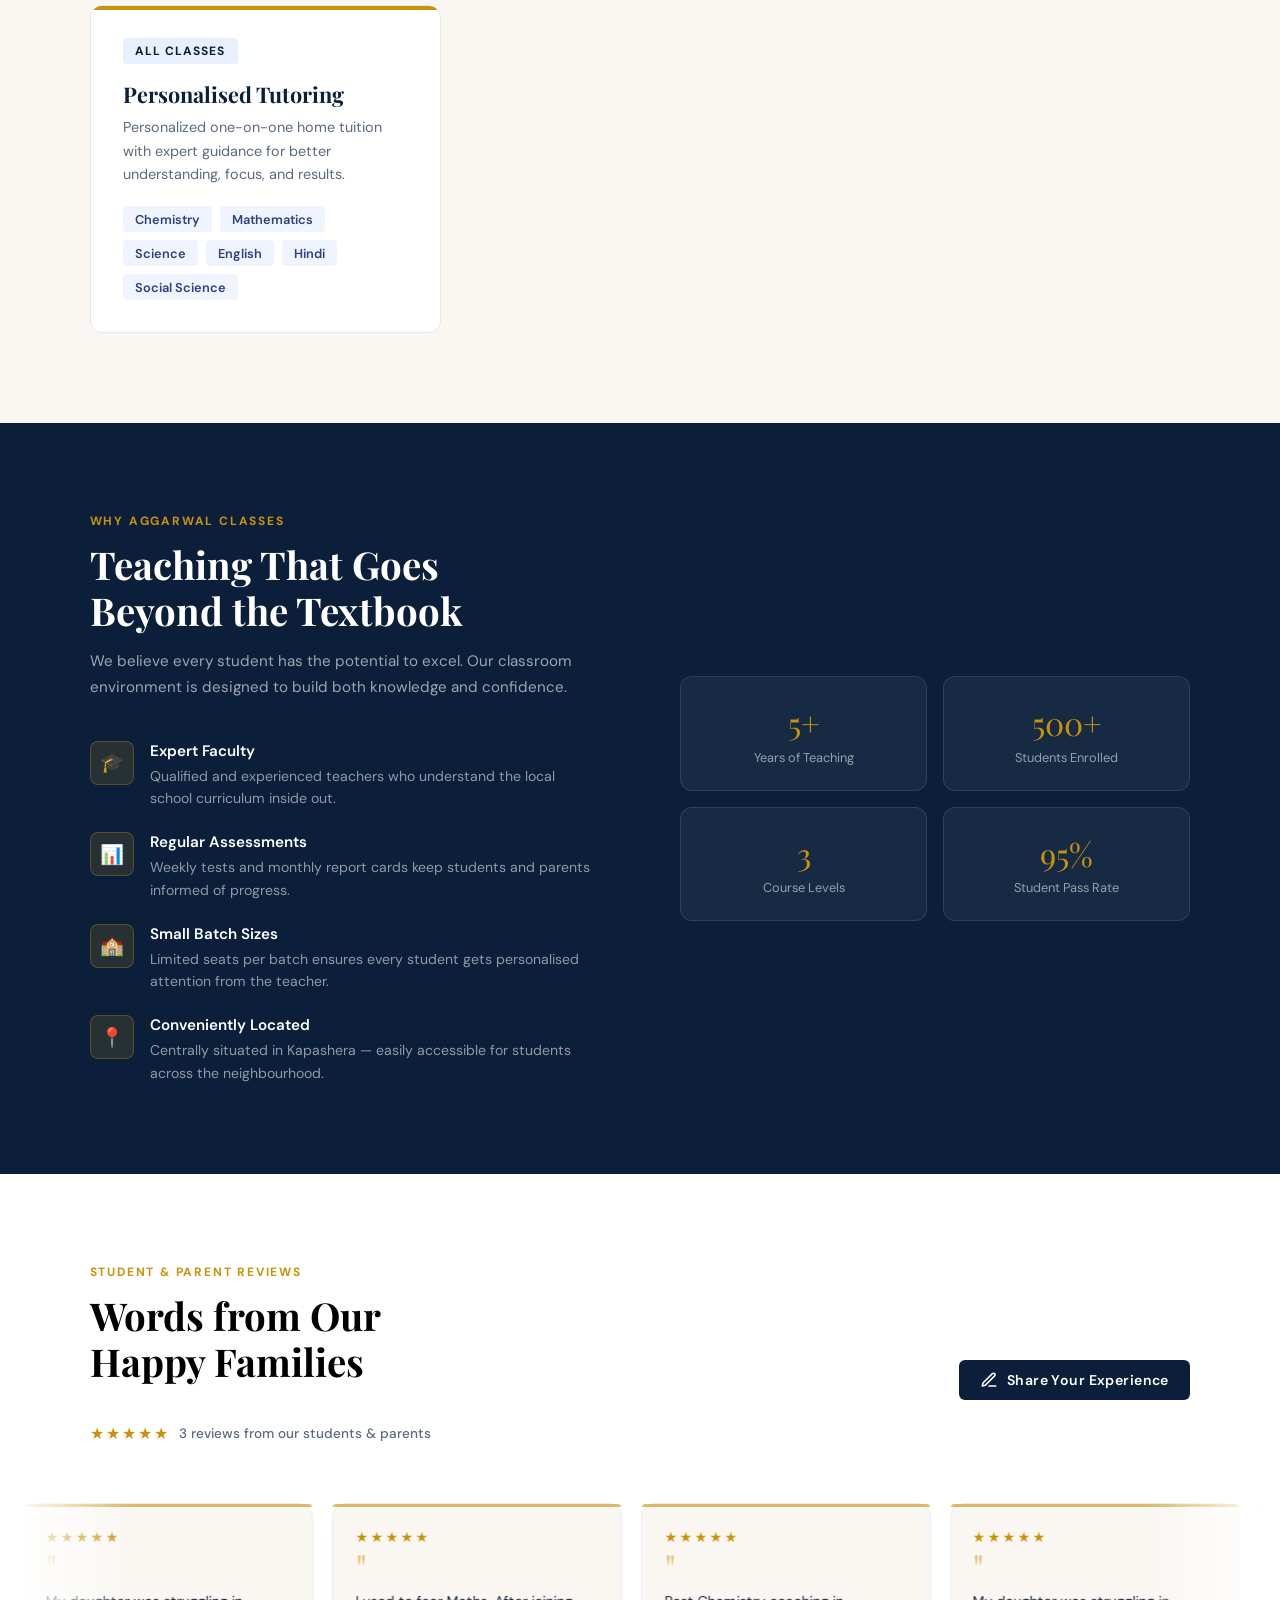
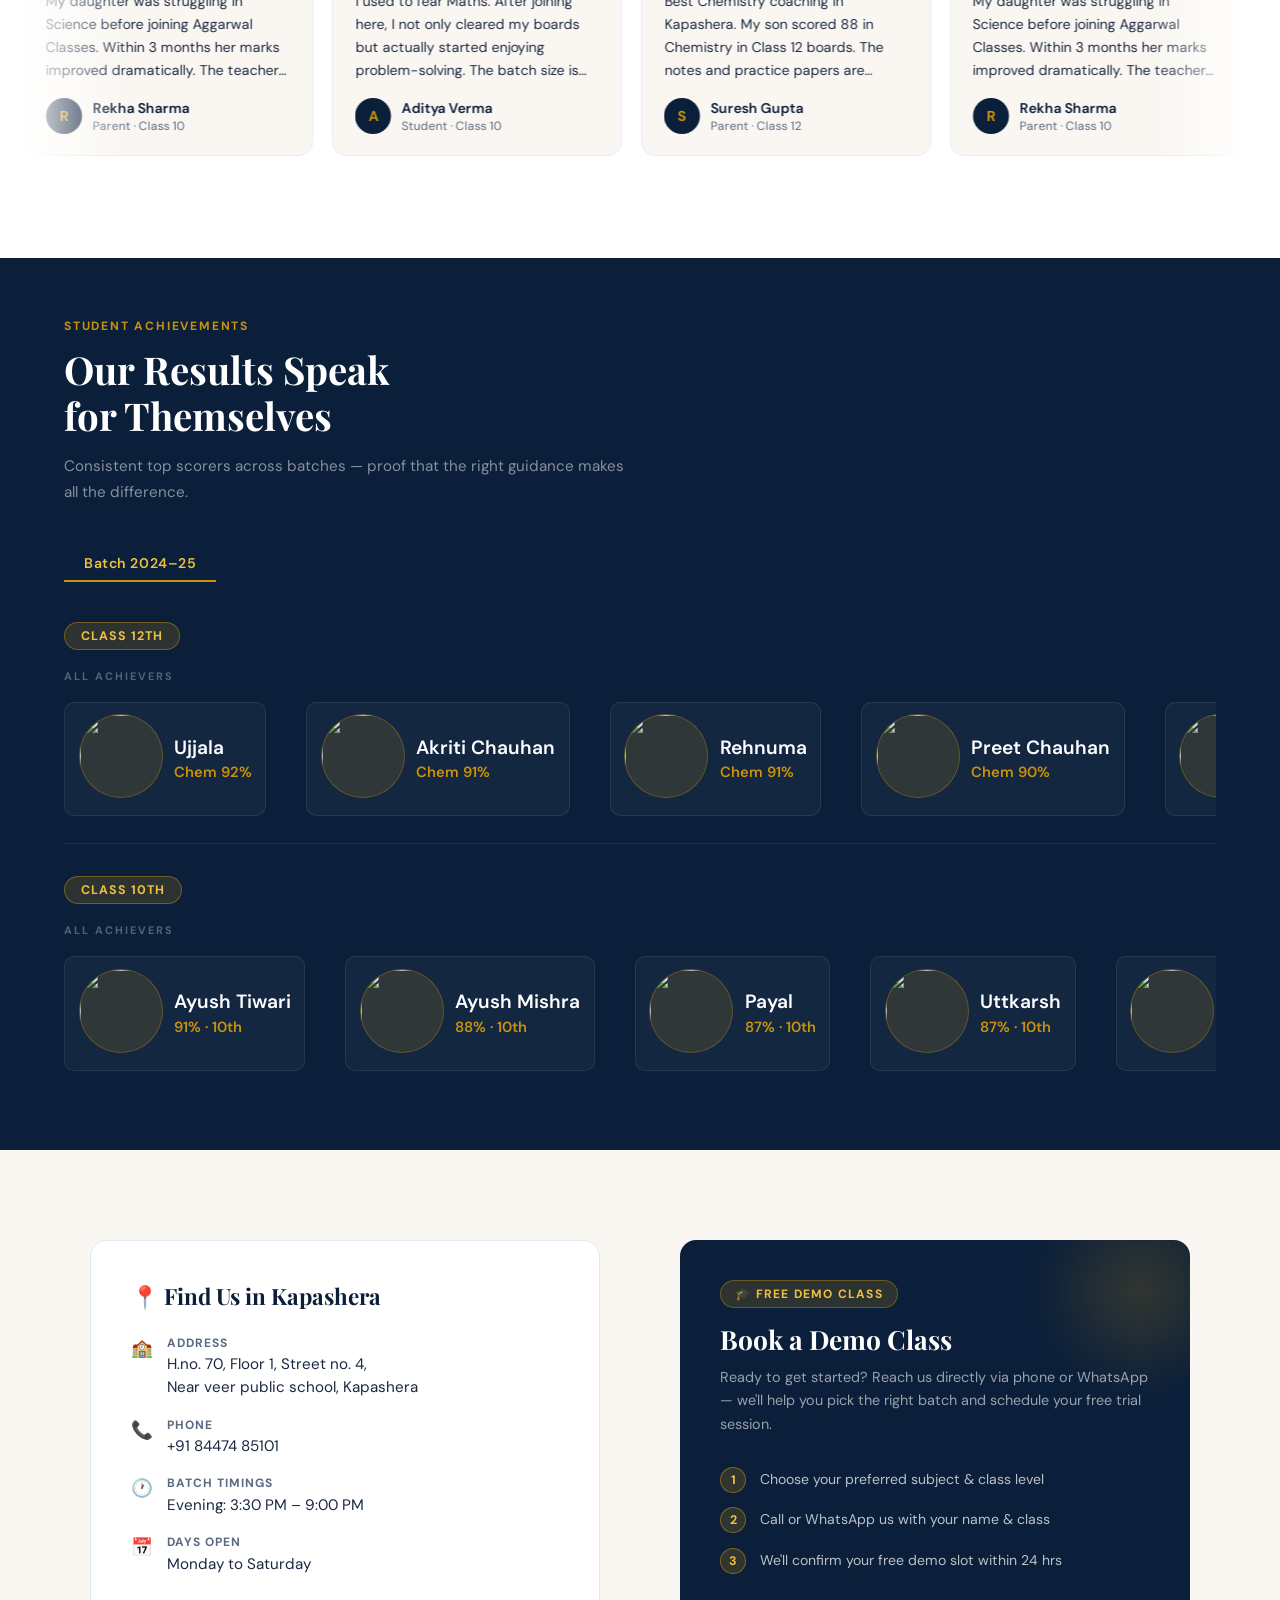
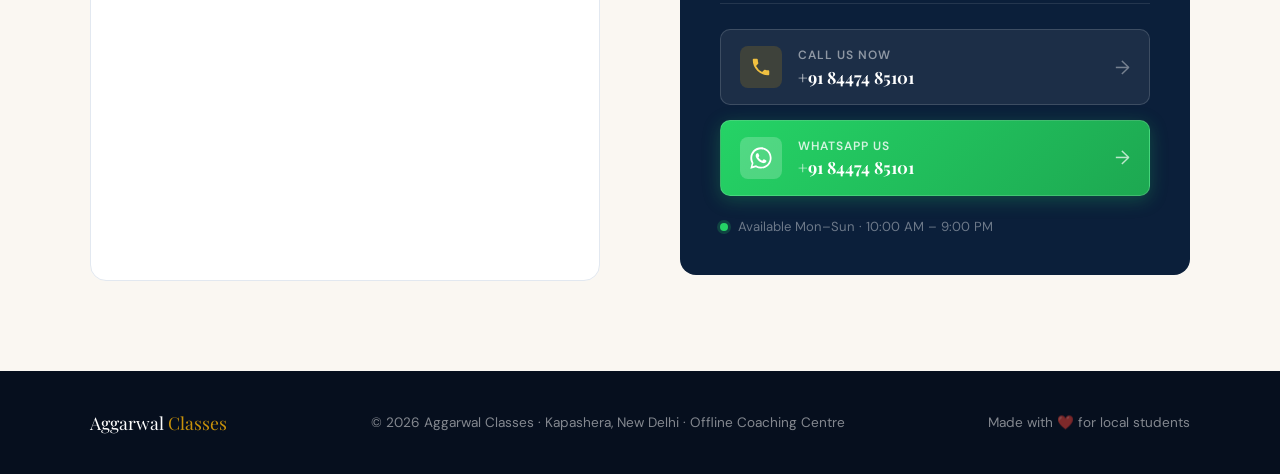
==== commit 2b84951f: "Add files via upload" ====
--- a/index.html
+++ b/index.html
@@ -1,326 +1,610 @@
 <!DOCTYPE html>
 <html lang="en">
+
 <head>
   <meta charset="UTF-8" />
-  <meta name="viewport" content="width=device-width, initial-scale=1.0"/>
+  <meta name="viewport" content="width=device-width, initial-scale=1.0" />
   <title>Aggarwal Classes</title>
-  <link href="https://fonts.googleapis.com/css2?family=Playfair+Display:wght@700;900&family=DM+Sans:wght@300;400;500;600&display=swap" rel="stylesheet"/>
+  <link
+    href="https://fonts.googleapis.com/css2?family=Playfair+Display:wght@700;900&family=DM+Sans:wght@300;400;500;600&display=swap"
+    rel="stylesheet" />
   <link rel="shortcut icon" href="./image/AC logo light.png" type="image/png">
   <link rel="stylesheet" href="styles.css">
 </head>
+
 <body>
 
-<!-- NAV -->
-<nav>
-  <div class="nav-logo">
-    <img id="nav-icon" src="./image/AC logo light.png" alt="">
-    Aggarwal <span>Classes</span>
+  <!-- NAV -->
+  <nav>
+    <div class="nav-logo">
+      <img id="nav-icon" src="./image/AC logo light.png" alt="">
+      Aggarwal <span>Classes</span>
+    </div>
+    <ul class="nav-links" id="nav-links">
+      <li><a href="#home">Home</a></li>
+      <li><a href="#courses">Courses</a></li>
+      <li><a href="#why-us">Why Us</a></li>
+      <li><a href="#testimonials">Reviews</a></li>
+      <li><a href="#results">Results</a></li>
+      <li><a href="#contact">Contact</a></li>
+    </ul>
+    <a href="#contact" class="nav-cta">Enrol Now</a>
+    <button class="menu-toggle" id="menu-toggle" aria-label="Toggle menu">
+      <span></span><span></span><span></span>
+    </button>
+  </nav>
+
+  <!-- HERO -->
+  <section class="hero" id="home">
+    <div class="hero-text">
+      <div class="hero-badge">📍 Kapashera, New Delhi · Offline Coaching</div>
+      <h1>Build Your <em>Academic</em><br />Foundation Right</h1>
+      <p class="hero-sub">
+        Personalised classroom coaching for Class 6–12 students. Expert faculty, proven results, and a learning
+        environment designed for excellence.
+      </p>
+      <div class="hero-btns">
+        <a href="#contact" class="btn-primary">Enrol for Free Demo</a>
+        <a href="#courses" class="btn-outline">View Courses</a>
+      </div>
+    </div>
+    <div class="hero-visual">
+      <div class="hero-card">
+        <div class="stat-row">
+          <div class="stat"><div class="stat-num">5+</div><div class="stat-label">Years Experience</div></div>
+          <div class="stat"><div class="stat-num">500+</div><div class="stat-label">Students Taught</div></div>
+          <div class="stat"><div class="stat-num">95%</div><div class="stat-label">Pass Rate</div></div>
+        </div>
+        <div class="divider-gold"></div>
+        <div class="course-chips">
+          <span class="chip gold">Class 6–8 · All Subjects</span>
+          <span class="chip">Class 9–10 · Maths</span>
+          <span class="chip">Class 9–10 · Science</span>
+          <span class="chip">Class 11–12 · Chemistry</span>
+        </div>
+      </div>
+    </div>
+  </section>
+
+  <!-- TRUST BAR -->
+  <div class="trust-bar-wrapper">
+    <div class="trust-bar">
+      <div class="group">
+        <div class="trust-item"><span class="trust-icon">✅</span> Experienced Faculty</div>
+        <div class="trust-item"><span class="trust-icon">📚</span> CBSE / ICSE Curriculum</div>
+        <div class="trust-item"><span class="trust-icon">🏫</span> Offline Classroom Batches</div>
+        <div class="trust-item"><span class="trust-icon">📝</span> Regular Tests & Feedback</div>
+        <div class="trust-item"><span class="trust-icon">🤝</span> Parent Progress Updates</div>
+        <div class="trust-item"><span class="trust-icon">👨🏻‍🏫</span> CBSE Certified</div>
+      </div>
+      <div aria-hidden class="group">
+        <div class="trust-item"><span class="trust-icon">✅</span> Experienced Faculty</div>
+        <div class="trust-item"><span class="trust-icon">📚</span> CBSE / ICSE Curriculum</div>
+        <div class="trust-item"><span class="trust-icon">🏫</span> Offline Classroom Batches</div>
+        <div class="trust-item"><span class="trust-icon">📝</span> Regular Tests & Feedback</div>
+        <div class="trust-item"><span class="trust-icon">👨🏻‍🏫</span> CBSE Certified</div>
+        <div class="trust-item"><span class="trust-icon">🤝</span> Parent Progress Updates</div>
+      </div>
+    </div>
   </div>
-  <ul class="nav-links" id="nav-links">
-    <li><a href="#home">Home</a></li>
-    <li><a href="#courses">Courses</a></li>
-    <li><a href="#why-us">Why Us</a></li>
-    <li><a href="#testimonials">Results</a></li>
-    <li><a href="#contact">Contact</a></li>
-  </ul>
-  <a href="#contact" class="nav-cta">Enrol Now</a>
-  <!-- Hamburger button — hidden on desktop, shown on mobile -->
-  <button class="menu-toggle" id="menu-toggle" aria-label="Toggle menu">
-    <span></span>
-    <span></span>
-    <span></span>
-  </button>
-</nav>
-
-<!-- HERO -->
-<section class="hero" id="home">
-  <div class="hero-text">
-    <div class="hero-badge">📍 Kapashera, New Delhi · Offline Coaching</div>
-    <h1>Build Your <em>Academic</em><br/>Foundation Right</h1>
-    <p class="hero-sub">
-      Personalised classroom coaching for Class 6–12 students. Expert faculty, proven results, and a learning environment designed for excellence.
-    </p>
-    <div class="hero-btns">
-      <a href="#contact" class="btn-primary">Enrol for Free Demo</a>
-      <a href="#courses" class="btn-outline">View Courses</a>
+
+  <!-- COURSES -->
+  <section class="courses-section" id="courses">
+    <div class="section-label">Our Programmes</div>
+    <h2 class="section-title" id="sec-title">Courses Tailored for<br />Every Stage of School</h2>
+    <p class="section-sub" id="section-sub">From foundational learning to board exam preparation — we guide students at every level with
+      structured, classroom-first coaching.</p>
+    <div class="courses-grid">
+      <div class="course-card">
+        <span class="course-level">Class 6 – 8</span>
+        <h3>Junior Foundation</h3>
+        <p>Strong conceptual grounding across all core subjects. We make learning engaging and ensure no student is left behind.</p>
+        <div class="subjects-list">
+          <span class="subject-tag">Mathematics</span><span class="subject-tag">Science</span>
+          <span class="subject-tag">English</span><span class="subject-tag">Hindi</span>
+          <span class="subject-tag">Social Science</span>
+        </div>
+      </div>
+      <div class="course-card">
+        <span class="course-level">Class 9 – 10</span>
+        <h3>Board Prep Excellence</h3>
+        <p>Focused coaching in Maths and Science to help students excel in board exams with strong fundamentals and exam strategy.</p>
+        <div class="subjects-list">
+          <span class="subject-tag">Mathematics</span><span class="subject-tag">Science</span>
+        </div>
+      </div>
+      <div class="course-card">
+        <span class="course-level">Class 11 – 12</span>
+        <h3>Senior Science Mastery</h3>
+        <p>In-depth Chemistry coaching for senior secondary students preparing for board exams and competitive entrance tests.</p>
+        <div class="subjects-list"><span class="subject-tag">Chemistry</span></div>
+      </div>
+      <div class="course-card">
+        <span class="course-level">All Classes</span>
+        <h3>Personalised Tutoring</h3>
+        <p>Personalized one-on-one home tuition with expert guidance for better understanding, focus, and results.</p>
+        <div class="subjects-list">
+          <span class="subject-tag">Chemistry</span><span class="subject-tag">Mathematics</span>
+          <span class="subject-tag">Science</span><span class="subject-tag">English</span>
+          <span class="subject-tag">Hindi</span><span class="subject-tag">Social Science</span>
+        </div>
+      </div>
+    </div>
+  </section>
+
+  <!-- WHY US -->
+  <section class="why-section" id="why-us">
+    <div class="why-text">
+      <div class="section-label" style="color:var(--gold)">Why Aggarwal Classes</div>
+      <h2 class="section-title">Teaching That Goes<br />Beyond the Textbook</h2>
+      <p class="section-sub" style="color:rgba(255,255,255,0.6)">We believe every student has the potential to excel.
+        Our classroom environment is designed to build both knowledge and confidence.</p>
+      <div class="why-list">
+        <div class="why-item">
+          <div class="why-icon">🎓</div>
+          <div class="why-item-text"><h4>Expert Faculty</h4><p>Qualified and experienced teachers who understand the local school curriculum inside out.</p></div>
+        </div>
+        <div class="why-item">
+          <div class="why-icon">📊</div>
+          <div class="why-item-text"><h4>Regular Assessments</h4><p>Weekly tests and monthly report cards keep students and parents informed of progress.</p></div>
+        </div>
+        <div class="why-item">
+          <div class="why-icon">🏫</div>
+          <div class="why-item-text"><h4>Small Batch Sizes</h4><p>Limited seats per batch ensures every student gets personalised attention from the teacher.</p></div>
+        </div>
+        <div class="why-item">
+          <div class="why-icon">📍</div>
+          <div class="why-item-text"><h4>Conveniently Located</h4><p>Centrally situated in Kapashera — easily accessible for students across the neighbourhood.</p></div>
+        </div>
+      </div>
+    </div>
+    <div class="why-visual">
+      <div class="why-card"><div class="why-card-num">5+</div><div class="why-card-label">Years of Teaching</div></div>
+      <div class="why-card"><div class="why-card-num">500+</div><div class="why-card-label">Students Enrolled</div></div>
+      <div class="why-card"><div class="why-card-num">3</div><div class="why-card-label">Course Levels</div></div>
+      <div class="why-card"><div class="why-card-num">95%</div><div class="why-card-label">Student Pass Rate</div></div>
+    </div>
+  </section>
+
+  <!-- ══════════════════════════════════════
+       TESTIMONIALS — live scrolling reviews
+       ══════════════════════════════════════ -->
+  <section class="testimonials-section" id="testimonials">
+
+    <!-- Header row -->
+    <div class="testi-header">
+      <div>
+        <div class="section-label">Student &amp; Parent Reviews</div>
+        <h2 class="section-title" id="sec-title">Words from Our<br />Happy Families</h2>
+      </div>
+      <button class="write-review-btn" id="openReviewModal" aria-label="Write a review">
+        <svg xmlns="http://www.w3.org/2000/svg" viewBox="0 0 24 24" fill="none" stroke="currentColor" stroke-width="2" stroke-linecap="round" stroke-linejoin="round" width="18" height="18">
+          <path d="M12 20h9"/><path d="M16.5 3.5a2.121 2.121 0 013 3L7 19l-4 1 1-4L16.5 3.5z"/>
+        </svg>
+        Share Your Experience
+      </button>
+    </div>
+
+    <!-- Review count badge -->
+    <div class="review-count-bar">
+      <span class="review-count-stars">★★★★★</span>
+      <span class="review-count-text" id="reviewCountText">Loading reviews…</span>
+    </div>
+
+    <!-- ── Scrolling marquee track (fills from JS) ── -->
+    <div class="reviews-marquee-wrapper">
+      <!-- Edge fade overlays -->
+      <div class="marquee-fade-left"></div>
+      <div class="marquee-fade-right"></div>
+
+      <div class="reviews-marquee" id="reviewsMarquee">
+        <!-- Group A — real cards -->
+        <div class="reviews-track" id="trackA"></div>
+        <!-- Group B — mirror for seamless loop -->
+        <div class="reviews-track" id="trackB" aria-hidden="true"></div>
+      </div>
+    </div>
+
+  </section>
+
+  <!-- ══════════════════════════════════════
+       REVIEW MODAL
+       ══════════════════════════════════════ -->
+  <div class="review-modal-overlay" id="reviewModalOverlay" role="dialog" aria-modal="true" aria-label="Write a review">
+    <div class="review-modal" id="reviewModal">
+
+      <button class="modal-close" id="closeReviewModal" aria-label="Close">
+        <svg xmlns="http://www.w3.org/2000/svg" viewBox="0 0 24 24" fill="none" stroke="currentColor" stroke-width="2.5" stroke-linecap="round" width="20" height="20">
+          <line x1="18" y1="6" x2="6" y2="18"/><line x1="6" y1="6" x2="18" y2="18"/>
+        </svg>
+      </button>
+
+      <div class="modal-header">
+        <div class="modal-icon">✍️</div>
+        <h3>Share Your Experience</h3>
+        <p>Your review helps other families make the right choice for their child.</p>
+      </div>
+
+      <!-- Star picker -->
+      <div class="star-picker" id="starPicker" role="group" aria-label="Rating">
+        <span class="star-pick" data-val="1">★</span>
+        <span class="star-pick" data-val="2">★</span>
+        <span class="star-pick" data-val="3">★</span>
+        <span class="star-pick" data-val="4">★</span>
+        <span class="star-pick" data-val="5">★</span>
+      </div>
+      <div class="star-label" id="starLabel">Tap to rate</div>
+
+      <!-- Fields -->
+      <div class="modal-fields">
+        <div class="modal-row">
+          <div class="mfield-group">
+            <label for="rName">Your Name *</label>
+            <input type="text" id="rName" placeholder="e.g. Priya Sharma" autocomplete="off" maxlength="50" />
+          </div>
+          <div class="mfield-group">
+            <label for="rRole">You Are *</label>
+            <select id="rRole">
+              <option value="" disabled selected>Select role</option>
+              <option value="Student">Student</option>
+              <option value="Parent">Parent</option>
+            </select>
+          </div>
+        </div>
+        <div class="mfield-group" id="classFieldWrap">
+          <label for="rClass">Class</label>
+          <select id="rClass">
+            <option value="" selected>— Optional —</option>
+            <option>Class 6</option><option>Class 7</option><option>Class 8</option>
+            <option>Class 9</option><option>Class 10</option><option>Class 11</option><option>Class 12</option>
+          </select>
+        </div>
+        <div class="mfield-group">
+          <label for="rReview">Your Review *</label>
+          <textarea id="rReview" placeholder="Tell us about your experience at Aggarwal Classes…" rows="4" maxlength="320"></textarea>
+          <div class="char-count" id="charCount">0 / 320</div>
+        </div>
+      </div>
+
+      <div class="modal-error" id="modalError"></div>
+
+      <button class="modal-submit" id="submitReview">Post My Review →</button>
+
     </div>
   </div>
-  <div class="hero-visual">
-    <div class="hero-card">
-      <div class="stat-row">
-        <div class="stat"><div class="stat-num">10+</div><div class="stat-label">Years Experience</div></div>
-        <div class="stat"><div class="stat-num">500+</div><div class="stat-label">Students Taught</div></div>
-        <div class="stat"><div class="stat-num">95%</div><div class="stat-label">Pass Rate</div></div>
-      </div>
-      <div class="divider-gold"></div>
-      <div class="course-chips">
-        <span class="chip gold">Class 6–8 · All Subjects</span>
-        <span class="chip">Class 9–10 · Maths</span>
-        <span class="chip">Class 9–10 · Science</span>
-        <span class="chip">Class 11–12 · Chemistry</span>
-      </div>
-    </div>
-  </div>
-</section>
-
-<!-- TRUST BAR -->
-<div class="trust-bar-wrapper">
-  <div class="trust-bar">
-    <div class="group">
-      <div class="trust-item"><span class="trust-icon">✅</span> Experienced Faculty</div>
-      <div class="trust-item"><span class="trust-icon">📚</span> CBSE / ICSE Curriculum</div>
-      <div class="trust-item"><span class="trust-icon">🏫</span> Offline Classroom Batches</div>
-      <div class="trust-item"><span class="trust-icon">📝</span> Regular Tests & Feedback</div>
-      <div class="trust-item"><span class="trust-icon">🤝</span> Parent Progress Updates</div>
-    </div>
-    <div aria-hidden class="group">
-      <div class="trust-item"><span class="trust-icon">✅</span> Experienced Faculty</div>
-      <div class="trust-item"><span class="trust-icon">📚</span> CBSE / ICSE Curriculum</div>
-      <div class="trust-item"><span class="trust-icon">🏫</span> Offline Classroom Batches</div>
-      <div class="trust-item"><span class="trust-icon">📝</span> Regular Tests & Feedback</div>
-      <div class="trust-item"><span class="trust-icon">🤝</span> Parent Progress Updates</div>
-    </div>
-  </div>
-</div>
-
-<!-- COURSES -->
-<section class="courses-section" id="courses">
-  <div class="section-label">Our Programmes</div>
-  <h2 class="section-title">Courses Tailored for<br/>Every Stage of School</h2>
-  <p class="section-sub">From foundational learning to board exam preparation — we guide students at every level with structured, classroom-first coaching.</p>
-  <div class="courses-grid">
-
-    <div class="course-card">
-      <span class="course-level">Class 6 – 8</span>
-      <h3>Junior Foundation</h3>
-      <p>Strong conceptual grounding across all core subjects. We make learning engaging and ensure no student is left behind.</p>
-      <div class="subjects-list">
-        <span class="subject-tag">Mathematics</span>
-        <span class="subject-tag">Science</span>
-        <span class="subject-tag">English</span>
-        <span class="subject-tag">Hindi</span>
-        <span class="subject-tag">Social Science</span>
-      </div>
-    </div>
-
-    <div class="course-card">
-      <span class="course-level">Class 9 – 10</span>
-      <h3>Board Prep Excellence</h3>
-      <p>Focused coaching in Maths and Science to help students excel in board exams with strong fundamentals and exam strategy.</p>
-      <div class="subjects-list">
-        <span class="subject-tag">Mathematics</span>
-        <span class="subject-tag">Science</span>
-      </div>
-    </div>
-
-    <div class="course-card">
-      <span class="course-level">Class 11 – 12</span>
-      <h3>Senior Science Mastery</h3>
-      <p>In-depth Chemistry coaching for senior secondary students preparing for board exams and competitive entrance tests.</p>
-      <div class="subjects-list">
-        <span class="subject-tag">Chemistry</span>
-      </div>
-    </div>
-
-      <div class="course-card">
-      <span class="course-level">All Classes</span>
-      <h3>Personalised Totoring</h3>
-      <p>Personalized one-on-one home tuition with expert guidance for better understanding, focus, and results.</p>
-      <div class="subjects-list">
-        <span class="subject-tag">Chemistry</span>
-        <span class="subject-tag">Mathematics</span>
-        <span class="subject-tag">Science</span>
-        <span class="subject-tag">English</span>
-        <span class="subject-tag">Hindi</span>
-        <span class="subject-tag">Social Science</span>
-      </div>
-    </div>
-
-  </div>
-</section>
-
-<!-- WHY US -->
-<section class="why-section" id="why-us">
-  <div class="why-text">
-    <div class="section-label" style="color:var(--gold)">Why Aggarwal Classes</div>
-    <h2 class="section-title">Teaching That Goes<br/>Beyond the Textbook</h2>
-    <p class="section-sub" style="color:rgba(255,255,255,0.6)">We believe every student has the potential to excel. Our classroom environment is designed to build both knowledge and confidence.</p>
-    <div class="why-list">
-      <div class="why-item">
-        <div class="why-icon">🎓</div>
-        <div class="why-item-text">
-          <h4>Expert Faculty</h4>
-          <p>Qualified and experienced teachers who understand the local school curriculum inside out.</p>
-        </div>
-      </div>
-      <div class="why-item">
-        <div class="why-icon">📊</div>
-        <div class="why-item-text">
-          <h4>Regular Assessments</h4>
-          <p>Weekly tests and monthly report cards keep students and parents informed of progress.</p>
-        </div>
-      </div>
-      <div class="why-item">
-        <div class="why-icon">🏫</div>
-        <div class="why-item-text">
-          <h4>Small Batch Sizes</h4>
-          <p>Limited seats per batch ensures every student gets personalised attention from the teacher.</p>
-        </div>
-      </div>
-      <div class="why-item">
-        <div class="why-icon">📍</div>
-        <div class="why-item-text">
-          <h4>Conveniently Located</h4>
-          <p>Centrally situated in Kapashera — easily accessible for students across the neighbourhood.</p>
-        </div>
-      </div>
-    </div>
-  </div>
-  <div class="why-visual">
-    <div class="why-card"><div class="why-card-num">10+</div><div class="why-card-label">Years of Teaching</div></div>
-    <div class="why-card"><div class="why-card-num">500+</div><div class="why-card-label">Students Enrolled</div></div>
-    <div class="why-card"><div class="why-card-num">3</div><div class="why-card-label">Course Levels</div></div>
-    <div class="why-card"><div class="why-card-num">95%</div><div class="why-card-label">Student Pass Rate</div></div>
-  </div>
-</section>
-
-<!-- TESTIMONIALS -->
-<section class="testimonials-section" id="testimonials">
-  <div class="section-label">Student & Parent Reviews</div>
-  <h2 class="section-title">Words from Our<br/>Happy Families</h2>
-  <div class="testimonials-grid">
-
-    <div class="testimonial-card">
-      <div class="stars">★★★★★</div>
-      <div class="quote-mark">"</div>
-      <p>My daughter was struggling in Science before joining Aggarwal Classes. Within 3 months her marks improved dramatically. The teachers are very patient and thorough.</p>
-      <div class="reviewer">
-        <div class="reviewer-avatar">R</div>
-        <div><div class="reviewer-name">Rekha Sharma</div><div class="reviewer-sub">Parent of Class 10 student</div></div>
-      </div>
-    </div>
-
-    <div class="testimonial-card">
-      <div class="stars">★★★★★</div>
-      <div class="quote-mark">"</div>
-      <p>I used to fear Maths. After joining here, I not only cleared my boards but actually started enjoying problem-solving. The batch size is small so sir gives attention to everyone.</p>
-      <div class="reviewer">
-        <div class="reviewer-avatar">A</div>
-        <div><div class="reviewer-name">Aditya Verma</div><div class="reviewer-sub">Class 10 Student</div></div>
-      </div>
-    </div>
-
-    <div class="testimonial-card">
-      <div class="stars">★★★★★</div>
-      <div class="quote-mark">"</div>
-      <p>Best Chemistry coaching in Kapashera. My son scored 88 in Chemistry in Class 12 boards. The notes and practice papers are excellent. Highly recommend to all parents.</p>
-      <div class="reviewer">
-        <div class="reviewer-avatar">S</div>
-        <div><div class="reviewer-name">Suresh Gupta</div><div class="reviewer-sub">Parent of Class 12 student</div></div>
-      </div>
-    </div>
-
-  </div>
-</section>
-
-<!-- LOCATION + CONTACT -->
-<section class="location-section" id="contact">
-  <div class="location-box">
-    <h3>📍 Find Us in Kapashera</h3>
-    <div class="info-row">
-      <span class="info-icon">🏫</span>
-      <div>
-        <div class="info-label">Address</div>
-        <div class="info-val">H.no. 70, Floor 1, Street no. 4,<br/>Near veer public school, Kapashera</div>
-      </div>
-    </div>
-    <div class="info-row">
-      <span class="info-icon">📞</span>
-      <div>
-        <div class="info-label">Phone</div>
-        <div class="info-val">+91 98XXX XXXXX</div>
-      </div>
-    </div>
-    <div class="info-row">
-      <span class="info-icon">🕐</span>
-      <div>
-        <div class="info-label">Batch Timings</div>
-        <div class="info-val">Morning: 7:00 AM – 9:00 AM<br/>Evening: 5:00 PM – 8:00 PM</div>
-      </div>
-    </div>
-    <div class="info-row">
-      <span class="info-icon">📅</span>
-      <div>
-        <div class="info-label">Days Open</div>
-        <div class="info-val">Monday to Saturday</div>
-      </div>
-    </div>
-    <div class="map-placeholder">
-      <iframe
-        src="https://www.google.com/maps/embed?pb=!1m18!1m12!1m3!1d213252.0926450788!2d76.77074299453125!3d28.524270800000004!2m3!1f0!2f0!3f0!3m2!1i1024!2i768!4f13.1!3m3!1m2!1s0x390d1b79511b4bdf%3A0x1b44ff9f73761f96!2sAggarwal%20classes!5e1!3m2!1sen!2sin!4v1774065650235!5m2!1sen!2sin"
-        style="border:0;"
-        allowfullscreen=""
-        loading="lazy"
-        referrerpolicy="no-referrer-when-downgrade">
-      </iframe>
-    </div>
-  </div>
-
-  <form class="enroll-box" method="POST" action="https://formspree.io/f/xojkokan">
-    <h3>Book a Free Demo Class</h3>
-    <p>Fill in your details and we'll get back to you within 24 hours to schedule your free trial session.</p>
-    <div class="form-group"><input type="text" placeholder="Student's Full Name" autocomplete="off" required/></div>
-    <div class="form-group"><input type="text" placeholder="Parent's Name" autocomplete="off" required/></div>
-    <div class="form-group"><input type="tel" placeholder="Mobile Number" autocomplete="off" required/></div>
-    <div class="form-group">
-      <select>
-        <option value="" disabled selected>Select Class</option>
-        <option>Class 6</option>
-        <option>Class 7</option>
-        <option>Class 8</option>
-        <option>Class 9</option>
-        <option>Class 10</option>
-        <option>Class 11</option>
-        <option>Class 12</option>
-      </select>
-    </div>
-    <div class="form-group">
-      <select>
-        <option value="" disabled selected>Subject of Interest</option>
-        <option>All Subjects (Class 6–8)</option>
-        <option>Mathematics</option>
-        <option>Science</option>
-        <option>Chemistry</option>
-      </select>
-    </div>
-    <button class="btn-primary" style="width:100%; margin-top:0.5rem;" type="submit">Book My Free Demo</button>
-  </form>
-</section>
-
-<!-- FOOTER -->
-<footer>
-  <div class="footer-logo">Aggarwal <span>Classes</span></div>
-  <div>© 2026 Aggarwal Classes · Kapashera, New Delhi · Offline Coaching Centre</div>
-  <div>Made with ❤️ for local students</div>
-</footer>
-
-<script>
-  const toggle = document.getElementById('menu-toggle');
-  const navLinks = document.getElementById('nav-links');
-
-  toggle.addEventListener('click', () => {
-    navLinks.classList.toggle('active');
-    toggle.classList.toggle('open');
-  });
-
-  // Close menu when a link is clicked
-  navLinks.querySelectorAll('a').forEach(link => {
-    link.addEventListener('click', () => {
-      navLinks.classList.remove('active');
-      toggle.classList.remove('open');
+
+  <!-- RESULTS -->
+  <section class="results" id="results">
+    <div class="section-label">Student Achievements</div>
+    <h2 class="section-title">Our Results Speak<br />for Themselves</h2>
+    <p class="section-sub">Consistent top scorers across batches — proof that the right guidance makes all the difference.</p>
+    <div class="batch-tabs">
+      <button class="batch-tab active">Batch 2024–25</button>
+    </div>
+    <div class="batch-content active" id="batch-2024">
+      <span class="subject-pill">Class 12th</span>
+      <p class="block-label">All Achievers</p>
+      <div class="achievers-grid">
+        <div class="class12th">
+          <div class="achiever-card"><div class="ach-avatar"><img src="./image/Ujjala.png" alt=""></div><div><div class="ach-name">Ujjala</div><div class="ach-score">Chem 92%</div></div></div>
+          <div class="achiever-card"><div class="ach-avatar"><img src="./image/Akriti.png" alt=""></div><div><div class="ach-name">Akriti Chauhan</div><div class="ach-score">Chem 91%</div></div></div>
+          <div class="achiever-card"><div class="ach-avatar"><img src="./image/Rehnuma.png" alt=""></div><div><div class="ach-name">Rehnuma</div><div class="ach-score">Chem 91%</div></div></div>
+          <div class="achiever-card"><div class="ach-avatar"><img src="./image/Preet.png" alt=""></div><div><div class="ach-name">Preet Chauhan</div><div class="ach-score">Chem 90%</div></div></div>
+          <div class="achiever-card"><div class="ach-avatar"><img src="./image/Subhash.png" alt=""></div><div><div class="ach-name">Subhash Kumar</div><div class="ach-score">Chem 90%</div></div></div>
+          <div class="achiever-card"><div class="ach-avatar"><img src="./image/Simran.png" alt=""></div><div><div class="ach-name">Simran</div><div class="ach-score">Chem 88%</div></div></div>
+          <div class="achiever-card"><div class="ach-avatar"><img src="./image/Akshita.png" alt=""></div><div><div class="ach-name">Akshita</div><div class="ach-score">Chem 87%</div></div></div>
+          <div class="achiever-card"><div class="ach-avatar"><img src="./image/Neev.png" alt=""></div><div><div class="ach-name">Neev Yadav</div><div class="ach-score">Chem 85%</div></div></div>
+          <div class="achiever-card"><div class="ach-avatar"><img src="./image/Ratan.png" alt=""></div><div><div class="ach-name">Ratan Priya</div><div class="ach-score">Chem 84%</div></div></div>
+          <div class="achiever-card"><div class="ach-avatar"><img src="./image/Nakul.png" alt=""></div><div><div class="ach-name">Nakul</div><div class="ach-score">Chem 84%</div></div></div>
+          <div class="achiever-card"><div class="ach-avatar"><img src="./image/Ajay.png" alt=""></div><div><div class="ach-name">Ajay</div><div class="ach-score">Chem 81%</div></div></div>
+        </div>
+        <div aria-hidden class="class12th">
+          <div class="achiever-card"><div class="ach-avatar"><img src="./image/Ujjala.png" alt=""></div><div><div class="ach-name">Ujjala</div><div class="ach-score">Chem 92%</div></div></div>
+          <div class="achiever-card"><div class="ach-avatar"><img src="./image/Akriti.png" alt=""></div><div><div class="ach-name">Akriti Chauhan</div><div class="ach-score">Chem 91%</div></div></div>
+          <div class="achiever-card"><div class="ach-avatar"><img src="./image/Rehnuma.png" alt=""></div><div><div class="ach-name">Rehnuma</div><div class="ach-score">Chem 91%</div></div></div>
+          <div class="achiever-card"><div class="ach-avatar"><img src="./image/Preet.png" alt=""></div><div><div class="ach-name">Preet Chauhan</div><div class="ach-score">Chem 90%</div></div></div>
+          <div class="achiever-card"><div class="ach-avatar"><img src="./image/Subhash.png" alt=""></div><div><div class="ach-name">Subhash Kumar</div><div class="ach-score">Chem 90%</div></div></div>
+          <div class="achiever-card"><div class="ach-avatar"><img src="./image/Simran.png" alt=""></div><div><div class="ach-name">Simran</div><div class="ach-score">Chem 88%</div></div></div>
+          <div class="achiever-card"><div class="ach-avatar"><img src="./image/Akshita.png" alt=""></div><div><div class="ach-name">Akshita</div><div class="ach-score">Chem 87%</div></div></div>
+          <div class="achiever-card"><div class="ach-avatar"><img src="./image/Neev.png" alt=""></div><div><div class="ach-name">Neev Yadav</div><div class="ach-score">Chem 85%</div></div></div>
+          <div class="achiever-card"><div class="ach-avatar"><img src="./image/Ratan.png" alt=""></div><div><div class="ach-name">Ratan Priya</div><div class="ach-score">Chem 84%</div></div></div>
+          <div class="achiever-card"><div class="ach-avatar"><img src="./image/Nakul.png" alt=""></div><div><div class="ach-name">Nakul</div><div class="ach-score">Chem 84%</div></div></div>
+          <div class="achiever-card"><div class="ach-avatar"><img src="./image/Ajay.png" alt=""></div><div><div class="ach-name">Ajay</div><div class="ach-score">Chem 81%</div></div></div>
+        </div>
+      </div>
+      <div class="subject-divider"></div>
+      <span class="subject-pill">Class 10th</span>
+      <p class="block-label">All Achievers</p>
+      <div class="achievers-grid">
+        <div class="class12th">
+          <div class="achiever-card"><div class="ach-avatar"><img src="./image/Ayush T.png" alt=""></div><div><div class="ach-name">Ayush Tiwari</div><div class="ach-score">91% · 10th</div></div></div>
+          <div class="achiever-card"><div class="ach-avatar"><img src="./image/Ayush K.png" alt=""></div><div><div class="ach-name">Ayush Mishra</div><div class="ach-score">88% · 10th</div></div></div>
+          <div class="achiever-card"><div class="ach-avatar"><img src="./image/Payal.png" alt=""></div><div><div class="ach-name">Payal</div><div class="ach-score">87% · 10th</div></div></div>
+          <div class="achiever-card"><div class="ach-avatar"><img src="./image/Uttkarsh.png" alt=""></div><div><div class="ach-name">Uttkarsh</div><div class="ach-score">87% · 10th</div></div></div>
+          <div class="achiever-card"><div class="ach-avatar"><img src="./image/Ashfiya.png" alt=""></div><div><div class="ach-name">Asfiya</div><div class="ach-score">83% · 10th</div></div></div>
+          <div class="achiever-card"><div class="ach-avatar"><img src="./image/Himanshi.png" alt=""></div><div><div class="ach-name">Himanshi Yadav</div><div class="ach-score">82% · 10th</div></div></div>
+          <div class="achiever-card"><div class="ach-avatar"><img src="./image/Yukti.png" alt=""></div><div><div class="ach-name">Yukti</div><div class="ach-score">82% · 10th</div></div></div>
+        </div>
+        <div aria-hidden class="class12th">
+          <div class="achiever-card"><div class="ach-avatar"><img src="./image/Ayush T.png" alt=""></div><div><div class="ach-name">Ayush Tiwari</div><div class="ach-score">91% · 10th</div></div></div>
+          <div class="achiever-card"><div class="ach-avatar"><img src="./image/Ayush K.png" alt=""></div><div><div class="ach-name">Ayush Mishra</div><div class="ach-score">88% · 10th</div></div></div>
+          <div class="achiever-card"><div class="ach-avatar"><img src="./image/Payal.png" alt=""></div><div><div class="ach-name">Payal</div><div class="ach-score">87% · 10th</div></div></div>
+          <div class="achiever-card"><div class="ach-avatar"><img src="./image/Uttkarsh.png" alt=""></div><div><div class="ach-name">Uttkarsh</div><div class="ach-score">87% · 10th</div></div></div>
+          <div class="achiever-card"><div class="ach-avatar"><img src="./image/Ashfiya.png" alt=""></div><div><div class="ach-name">Asfiya</div><div class="ach-score">83% · 10th</div></div></div>
+          <div class="achiever-card"><div class="ach-avatar"><img src="./image/Himanshi.png" alt=""></div><div><div class="ach-name">Himanshi Yadav</div><div class="ach-score">82% · 10th</div></div></div>
+          <div class="achiever-card"><div class="ach-avatar"><img src="./image/Yukti.png" alt=""></div><div><div class="ach-name">Yukti</div><div class="ach-score">82% · 10th</div></div></div>
+        </div>
+      </div>
+    </div>
+  </section>
+
+  <!-- LOCATION + CONTACT -->
+  <section class="location-section" id="contact">
+    <div class="location-box">
+      <h3>📍 Find Us in Kapashera</h3>
+      <div class="info-row">
+        <span class="info-icon">🏫</span>
+        <div><div class="info-label">Address</div><div class="info-val">H.no. 70, Floor 1, Street no. 4,<br />Near veer public school, Kapashera</div></div>
+      </div>
+      <div class="info-row">
+        <span class="info-icon">📞</span>
+        <div><div class="info-label">Phone</div><div class="info-val">+91 84474 85101</div></div>
+      </div>
+      <div class="info-row">
+        <span class="info-icon">🕐</span>
+        <div><div class="info-label">Batch Timings</div><div class="info-val">Evening: 3:30 PM – 9:00 PM</div></div>
+      </div>
+      <div class="info-row">
+        <span class="info-icon">📅</span>
+        <div><div class="info-label">Days Open</div><div class="info-val">Monday to Saturday</div></div>
+      </div>
+      <div class="map-placeholder">
+        <iframe src="https://www.google.com/maps/embed?pb=!1m18!1m12!1m3!1d213252.0926450788!2d76.77074299453125!3d28.524270800000004!2m3!1f0!2f0!3f0!3m2!1i1024!2i768!4f13.1!3m3!1m2!1s0x390d1b79511b4bdf%3A0x1b44ff9f73761f96!2sAggarwal%20classes!5e1!3m2!1sen!2sin!4v1774065650235!5m2!1sen!2sin"
+          style="border:0;" allowfullscreen="" loading="lazy" referrerpolicy="no-referrer-when-downgrade"></iframe>
+      </div>
+    </div>
+
+    <div class="enroll-box">
+      <div class="enroll-glow"></div>
+      <div class="demo-header">
+        <div class="demo-badge">🎓 Free Demo Class</div>
+        <h3>Book a Demo Class</h3>
+        <p>Ready to get started? Reach us directly via phone or WhatsApp — we'll help you pick the right batch and schedule your free trial session.</p>
+      </div>
+      <div class="demo-steps">
+        <div class="demo-step"><div class="step-num">1</div><div class="step-text">Choose your preferred subject & class level</div></div>
+        <div class="demo-step"><div class="step-num">2</div><div class="step-text">Call or WhatsApp us with your name & class</div></div>
+        <div class="demo-step"><div class="step-num">3</div><div class="step-text">We'll confirm your free demo slot within 24 hrs</div></div>
+      </div>
+      <div class="demo-divider"></div>
+      <div class="demo-contacts">
+        <a href="tel:+918447485101" class="contact-btn phone-btn">
+          <div class="contact-btn-icon">
+            <svg xmlns="http://www.w3.org/2000/svg" viewBox="0 0 24 24" fill="currentColor" width="22" height="22">
+              <path d="M6.62 10.79a15.05 15.05 0 006.59 6.59l2.2-2.2a1 1 0 011.01-.24 11.47 11.47 0 003.58.57 1 1 0 011 1V20a1 1 0 01-1 1A17 17 0 013 4a1 1 0 011-1h3.5a1 1 0 011 1c0 1.25.2 2.45.57 3.58a1 1 0 01-.25 1.01l-2.2 2.2z"/>
+            </svg>
+          </div>
+          <div class="contact-btn-text">
+            <span class="contact-btn-label">Call Us Now</span>
+            <span class="contact-btn-num">+91 84474 85101</span>
+          </div>
+          <div class="contact-btn-arrow">→</div>
+        </a>
+        <a href="https://wa.me/918447485101?text=Hi%2C%20I%20want%20to%20book%20a%20free%20demo%20class%20at%20Aggarwal%20Classes." target="_blank" rel="noopener" class="contact-btn whatsapp-btn">
+          <div class="contact-btn-icon">
+            <svg xmlns="http://www.w3.org/2000/svg" viewBox="0 0 32 32" fill="currentColor" width="22" height="22">
+              <path d="M16 .5C7.44.5.5 7.44.5 16c0 2.82.74 5.47 2.04 7.77L.5 31.5l8-2c2.2 1.16 4.7 1.82 7.37 1.82 8.56 0 15.5-6.94 15.5-15.5S24.56.5 16 .5zm0 28.3c-2.46 0-4.76-.66-6.75-1.82l-.48-.28-5.02 1.31 1.35-4.86-.32-.5A12.7 12.7 0 013.2 16c0-7.07 5.75-12.8 12.8-12.8S28.8 8.93 28.8 16 23.07 28.8 16 28.8zm7.04-9.57c-.38-.19-2.27-1.12-2.63-1.25-.35-.13-.6-.19-.86.19s-.99 1.25-1.21 1.5c-.22.26-.45.29-.83.1-.38-.19-1.6-.59-3.05-1.88-1.13-1-1.89-2.23-2.11-2.61-.22-.38-.02-.58.17-.77.17-.17.38-.45.57-.67.19-.22.25-.38.38-.64.13-.26.06-.48-.03-.67-.1-.19-.86-2.07-1.18-2.84-.31-.74-.63-.64-.86-.65h-.73c-.25 0-.67.1-1.02.48-.35.38-1.34 1.31-1.34 3.2s1.37 3.71 1.56 3.97c.19.26 2.7 4.12 6.54 5.78.91.4 1.63.63 2.18.8.92.29 1.75.25 2.41.15.74-.11 2.27-.93 2.59-1.82.32-.9.32-1.67.22-1.82-.09-.16-.35-.26-.73-.45z"/>
+            </svg>
+          </div>
+          <div class="contact-btn-text">
+            <span class="contact-btn-label">WhatsApp Us</span>
+            <span class="contact-btn-num">+91 84474 85101</span>
+          </div>
+          <div class="contact-btn-arrow">→</div>
+        </a>
+      </div>
+      <div class="demo-availability">
+        <span class="avail-dot"></span>
+        <span>Available Mon–Sun · 10:00 AM – 9:00 PM</span>
+      </div>
+    </div>
+  </section>
+
+  <!-- FOOTER -->
+  <footer>
+    <div class="footer-logo">Aggarwal <span>Classes</span></div>
+    <div>© 2026 Aggarwal Classes · Kapashera, New Delhi · Offline Coaching Centre</div>
+    <div>Made with ❤️ for local students</div>
+  </footer>
+
+  <!-- FLOATING WHATSAPP -->
+  <a href="https://wa.me/918447485101?text=Hi%2C%20I%20want%20to%20book%20a%20free%20demo%20class%20at%20Aggarwal%20Classes."
+    target="_blank" rel="noopener" class="whatsapp-float" aria-label="Chat on WhatsApp">
+    <svg xmlns="http://www.w3.org/2000/svg" viewBox="0 0 32 32" fill="currentColor" width="30" height="30">
+      <path d="M16 .5C7.44.5.5 7.44.5 16c0 2.82.74 5.47 2.04 7.77L.5 31.5l8-2c2.2 1.16 4.7 1.82 7.37 1.82 8.56 0 15.5-6.94 15.5-15.5S24.56.5 16 .5zm0 28.3c-2.46 0-4.76-.66-6.75-1.82l-.48-.28-5.02 1.31 1.35-4.86-.32-.5A12.7 12.7 0 013.2 16c0-7.07 5.75-12.8 12.8-12.8S28.8 8.93 28.8 16 23.07 28.8 16 28.8zm7.04-9.57c-.38-.19-2.27-1.12-2.63-1.25-.35-.13-.6-.19-.86.19s-.99 1.25-1.21 1.5c-.22.26-.45.29-.83.1-.38-.19-1.6-.59-3.05-1.88-1.13-1-1.89-2.23-2.11-2.61-.22-.38-.02-.58.17-.77.17-.17.38-.45.57-.67.19-.22.25-.38.38-.64.13-.26.06-.48-.03-.67-.1-.19-.86-2.07-1.18-2.84-.31-.74-.63-.64-.86-.65h-.73c-.25 0-.67.1-1.02.48-.35.38-1.34 1.31-1.34 3.2s1.37 3.71 1.56 3.97c.19.26 2.7 4.12 6.54 5.78.91.4 1.63.63 2.18.8.92.29 1.75.25 2.41.15.74-.11 2.27-.93 2.59-1.82.32-.9.32-1.67.22-1.82-.09-.16-.35-.26-.73-.45z"/>
+    </svg>
+    <span class="whatsapp-float-label">Book Free Demo</span>
+  </a>
+
+  <!-- ══ SCRIPTS ══ -->
+  <script>
+    /* ── Nav hamburger ── */
+    const toggle = document.getElementById('menu-toggle');
+    const navLinks = document.getElementById('nav-links');
+    toggle.addEventListener('click', () => {
+      navLinks.classList.toggle('active');
+      toggle.classList.toggle('open');
     });
-  });
-</script>
+    navLinks.querySelectorAll('a').forEach(link => {
+      link.addEventListener('click', () => {
+        navLinks.classList.remove('active');
+        toggle.classList.remove('open');
+      });
+    });
+
+    /* ════════════════════════════════════════
+       REVIEW SYSTEM
+       ════════════════════════════════════════ */
+
+    /* ── Seed reviews (always shown, cannot be deleted) ── */
+    const SEED_REVIEWS = [
+      { name: 'Rekha Sharma',  role: 'Parent',  cls: 'Class 10', stars: 5, text: 'My daughter was struggling in Science before joining Aggarwal Classes. Within 3 months her marks improved dramatically. The teachers are very patient and thorough.' },
+      { name: 'Aditya Verma',  role: 'Student', cls: 'Class 10', stars: 5, text: 'I used to fear Maths. After joining here, I not only cleared my boards but actually started enjoying problem-solving. The batch size is small so sir gives attention to everyone.' },
+      { name: 'Suresh Gupta',  role: 'Parent',  cls: 'Class 12', stars: 5, text: 'Best Chemistry coaching in Kapashera. My son scored 88 in Chemistry in Class 12 boards. The notes and practice papers are excellent. Highly recommend to all parents.' },
+    ];
+
+    const LS_KEY = 'ac_reviews_v1';
+
+    function loadUserReviews() {
+      try { return JSON.parse(localStorage.getItem(LS_KEY)) || []; }
+      catch { return []; }
+    }
+    function saveUserReviews(arr) {
+      localStorage.setItem(LS_KEY, JSON.stringify(arr));
+    }
+
+    /* ── Build one review card HTML ── */
+    function buildCardHTML(r) {
+      const stars = '★'.repeat(r.stars) + '☆'.repeat(5 - r.stars);
+      const initial = r.name.charAt(0).toUpperCase();
+      const subLine = r.cls ? `${r.role} · ${r.cls}` : r.role;
+      const isNew   = r.isNew ? 'review-card--new' : '';
+      return `
+        <div class="review-card ${isNew}">
+          <div class="rc-stars">${stars}</div>
+          <div class="rc-quote">"</div>
+          <p class="rc-text">${escHtml(r.text)}</p>
+          <div class="rc-reviewer">
+            <div class="rc-avatar">${initial}</div>
+            <div>
+              <div class="rc-name">${escHtml(r.name)}</div>
+              <div class="rc-sub">${escHtml(subLine)}</div>
+            </div>
+          </div>
+        </div>`;
+    }
+
+    function escHtml(s) {
+      return s.replace(/&/g,'&amp;').replace(/</g,'&lt;').replace(/>/g,'&gt;').replace(/"/g,'&quot;');
+    }
+
+    /* ── Render all reviews into both tracks ── */
+    function renderReviews() {
+      const userReviews = loadUserReviews();
+      const all = [...SEED_REVIEWS, ...userReviews];
+
+      let html = '';
+      all.forEach(r => { html += buildCardHTML(r); });
+
+      document.getElementById('trackA').innerHTML = html;
+      document.getElementById('trackB').innerHTML = html;
+
+      // Update count badge
+      const total = all.length;
+      document.getElementById('reviewCountText').textContent =
+        `${total} review${total !== 1 ? 's' : ''} from our students & parents`;
+
+      // Recalculate marquee speed based on card count
+      setMarqueeSpeed(all.length);
+    }
+
+    /* Scale marquee duration so it doesn't rush with few cards */
+    function setMarqueeSpeed(count) {
+      const base = 28; // seconds for 3 cards
+      const perCard = 7;
+      const duration = base + Math.max(0, count - 3) * perCard;
+      document.getElementById('trackA').style.animationDuration = duration + 's';
+      document.getElementById('trackB').style.animationDuration = duration + 's';
+    }
+
+    /* ── Modal logic ── */
+    const overlay   = document.getElementById('reviewModalOverlay');
+    const modal     = document.getElementById('reviewModal');
+    let selectedStars = 0;
+
+    document.getElementById('openReviewModal').addEventListener('click', () => {
+      overlay.classList.add('active');
+      document.body.style.overflow = 'hidden';
+    });
+
+    function closeModal() {
+      overlay.classList.remove('active');
+      document.body.style.overflow = '';
+    }
+
+    document.getElementById('closeReviewModal').addEventListener('click', closeModal);
+    overlay.addEventListener('click', e => { if (e.target === overlay) closeModal(); });
+    document.addEventListener('keydown', e => { if (e.key === 'Escape') closeModal(); });
+
+    /* ── Star picker ── */
+    const starLabels = ['', 'Poor', 'Fair', 'Good', 'Very Good', 'Excellent!'];
+    const picks = document.querySelectorAll('.star-pick');
+
+    picks.forEach(s => {
+      s.addEventListener('mouseenter', () => highlightStars(+s.dataset.val));
+      s.addEventListener('mouseleave', () => highlightStars(selectedStars));
+      s.addEventListener('click', () => {
+        selectedStars = +s.dataset.val;
+        highlightStars(selectedStars);
+        document.getElementById('starLabel').textContent = starLabels[selectedStars];
+      });
+    });
+
+    function highlightStars(n) {
+      picks.forEach(s => {
+        s.classList.toggle('active', +s.dataset.val <= n);
+      });
+    }
+
+    /* ── Char counter ── */
+    document.getElementById('rReview').addEventListener('input', function() {
+      document.getElementById('charCount').textContent = `${this.value.length} / 320`;
+    });
+
+    /* ── Submit ── */
+    document.getElementById('submitReview').addEventListener('click', () => {
+      const name   = document.getElementById('rName').value.trim();
+      const role   = document.getElementById('rRole').value;
+      const cls    = document.getElementById('rClass').value;
+      const text   = document.getElementById('rReview').value.trim();
+      const errEl  = document.getElementById('modalError');
+
+      errEl.textContent = '';
+
+      if (!name)          { errEl.textContent = 'Please enter your name.'; return; }
+      if (!role)          { errEl.textContent = 'Please select your role.'; return; }
+      if (!selectedStars) { errEl.textContent = 'Please give a star rating.'; return; }
+      if (text.length < 20) { errEl.textContent = 'Review must be at least 20 characters.'; return; }
+
+      const newReview = { name, role, cls, stars: selectedStars, text, isNew: true, date: Date.now() };
+
+      const existing = loadUserReviews();
+      existing.push(newReview);
+      saveUserReviews(existing);
+
+      renderReviews();
+      closeModal();
+      resetForm();
+
+      // Flash the section into view briefly
+      document.getElementById('testimonials').scrollIntoView({ behavior: 'smooth', block: 'center' });
+    });
+
+    function resetForm() {
+      document.getElementById('rName').value = '';
+      document.getElementById('rRole').value = '';
+      document.getElementById('rClass').value = '';
+      document.getElementById('rReview').value = '';
+      document.getElementById('charCount').textContent = '0 / 320';
+      document.getElementById('modalError').textContent = '';
+      document.getElementById('starLabel').textContent = 'Tap to rate';
+      selectedStars = 0;
+      highlightStars(0);
+    }
+
+    /* ── Init ── */
+    renderReviews();
+  </script>
 
 </body>
-</html>
+</html>
--- a/styles.css
+++ b/styles.css
@@ -51,7 +51,6 @@
     color: var(--white);
     letter-spacing: 0.02em;
     display: flex;
-    flex-direction: row;
     align-items: center;
     gap: 0.4rem;
     flex-shrink: 0;
@@ -104,7 +103,6 @@
     background: var(--gold-light);
 }
 
-/* Hamburger button — hidden on desktop */
 .menu-toggle {
     display: none;
     flex-direction: column;
@@ -127,10 +125,17 @@
     transform-origin: center;
 }
 
-/* Animate hamburger → X */
-.menu-toggle.open span:nth-child(1) { transform: translateY(7px) rotate(45deg); }
-.menu-toggle.open span:nth-child(2) { opacity: 0; }
-.menu-toggle.open span:nth-child(3) { transform: translateY(-7px) rotate(-45deg); }
+.menu-toggle.open span:nth-child(1) {
+    transform: translateY(7px) rotate(45deg);
+}
+
+.menu-toggle.open span:nth-child(2) {
+    opacity: 0;
+}
+
+.menu-toggle.open span:nth-child(3) {
+    transform: translateY(-7px) rotate(-45deg);
+}
 
 /* ── HERO ── */
 .hero {
@@ -325,10 +330,7 @@
     color: var(--gold-light);
 }
 
-/* ── TRUST BAR ──
-   FIX: wrap in overflow:hidden container so the marquee clips properly
-   FIX: remove the wrong width:90% that was on .trust-bar itself
-*/
+/* ── TRUST BAR ── */
 .trust-bar-wrapper {
     width: 100%;
     overflow: hidden;
@@ -338,7 +340,7 @@
 
 .trust-bar {
     display: flex;
-    width: max-content;   /* let content set the width */
+    width: max-content;
     padding: 1.2rem 0;
 }
 
@@ -360,13 +362,18 @@
     font-weight: 500;
 }
 
-@keyframes marquee {
-    from { transform: translateX(0); }
-    to   { transform: translateX(-100%); }
-}
-
 .trust-icon {
     font-size: 1.1rem;
+}
+
+@keyframes marquee {
+    from {
+        transform: translateX(0);
+    }
+
+    to {
+        transform: translateX(-100%);
+    }
 }
 
 /* ── SECTIONS ── */
@@ -564,78 +571,625 @@
     margin-top: 0.3rem;
 }
 
-/* ── TESTIMONIALS ── */
+/* ══════════════════════════════════════════════
+   TESTIMONIALS — live scrolling reviews
+   ══════════════════════════════════════════════ */
 .testimonials-section {
     background: var(--white);
-}
-
-.testimonials-grid {
-    display: grid;
-    grid-template-columns: repeat(auto-fit, minmax(270px, 1fr));
+    overflow: hidden;
+    /* Remove bottom padding to let the marquee breathe */
+    padding-bottom: 70px;
+}
+
+/* Header row: title left, CTA button right */
+.testi-header {
+    display: flex;
+    align-items: flex-end;
+    justify-content: space-between;
     gap: 1.5rem;
-    margin-top: 3rem;
-}
-
-.testimonial-card {
+    flex-wrap: wrap;
+    margin-bottom: 1.4rem;
+}
+
+/* "Share Your Experience" button */
+.write-review-btn {
+    display: flex;
+    align-items: center;
+    gap: 0.55rem;
+    background: var(--navy);
+    color: var(--white);
+    border: none;
+    border-radius: 6px;
+    padding: 0.7rem 1.35rem;
+    font-family: 'DM Sans', sans-serif;
+    font-size: 0.88rem;
+    font-weight: 600;
+    letter-spacing: 0.03em;
+    cursor: pointer;
+    transition: background 0.2s, transform 0.15s, box-shadow 0.2s;
+    flex-shrink: 0;
+    white-space: nowrap;
+}
+
+.write-review-btn:hover {
+    background: var(--gold);
+    color: var(--navy);
+    transform: translateY(-2px);
+    box-shadow: 0 8px 24px rgba(201, 146, 10, 0.25);
+}
+
+/* Review count bar */
+.review-count-bar {
+    display: flex;
+    align-items: center;
+    gap: 0.6rem;
+    margin-bottom: 2.2rem;
+}
+
+.review-count-stars {
+    color: var(--gold);
+    font-size: 1rem;
+    letter-spacing: 2px;
+}
+
+.review-count-text {
+    font-size: 0.85rem;
+    color: var(--muted);
+    font-weight: 500;
+}
+
+/* ── Marquee wrapper ── */
+.reviews-marquee-wrapper {
+    position: relative;
+    overflow: hidden;
+    /* Negative side margins to bleed past section padding */
+    margin-left: -7%;
+    margin-right: -7%;
+    padding: 0.5rem 0 1rem;
+}
+
+/* Fade edges */
+.marquee-fade-left,
+.marquee-fade-right {
+    position: absolute;
+    top: 0;
+    bottom: 0;
+    width: 120px;
+    z-index: 2;
+    pointer-events: none;
+}
+
+.marquee-fade-left {
+    left: 0;
+    background: linear-gradient(to right, var(--white) 0%, transparent 100%);
+}
+
+.marquee-fade-right {
+    right: 0;
+    background: linear-gradient(to left, var(--white) 0%, transparent 100%);
+}
+
+/* ── Scrolling track ── */
+.reviews-marquee {
+    display: flex;
+    width: max-content;
+}
+
+/*  Direction: REVERSE — right to left is the trust bar;
+    here we scroll right-to-left but via the REVERSE keyframe
+    so it visually flows in the opposite direction.
+    (translateX(-100%) → 0 = content enters from LEFT, exits RIGHT)  */
+.reviews-track {
+    display: flex;
+    align-items: stretch;
+    gap: 1.2rem;
+    padding: 1rem 0.6rem;
+    /* animation set via JS for dynamic speed; fallback below */
+    animation: marquee-reverse 36s infinite linear;
+    will-change: transform;
+}
+
+@keyframes marquee-reverse {
+    from {
+        transform: translateX(-100%);
+    }
+
+    to {
+        transform: translateX(0);
+    }
+}
+
+/* Pause on hover */
+.reviews-marquee-wrapper:hover .reviews-track {
+    animation-play-state: paused;
+}
+
+/* ── Individual review card ── */
+.review-card {
     background: var(--cream);
-    border-radius: 12px;
-    padding: 1.8rem;
-    border: 1px solid #E8EDF5;
+    border: 1px solid #E4EAF4;
+    border-radius: 14px;
+    padding: 1.5rem 1.4rem 1.3rem;
+    width: 290px;
+    flex-shrink: 0;
+    display: flex;
+    flex-direction: column;
+    gap: 0.4rem;
     position: relative;
-}
-
-.quote-mark {
+    transition: border-color 0.2s, box-shadow 0.2s;
+    cursor: default;
+}
+
+.review-card:hover {
+    border-color: rgba(201, 146, 10, 0.4);
+    box-shadow: 0 10px 30px rgba(11, 31, 58, 0.08);
+}
+
+/* Gold top accent line */
+.review-card::before {
+    content: '';
+    position: absolute;
+    top: 0;
+    left: 0;
+    right: 0;
+    height: 3px;
+    background: var(--gold);
+    border-radius: 14px 14px 0 0;
+    opacity: 0.6;
+    transition: opacity 0.2s;
+}
+
+.review-card:hover::before {
+    opacity: 1;
+}
+
+/* "New" badge for freshly submitted reviews */
+.review-card--new::after {
+    content: 'New ✨';
+    position: absolute;
+    top: 10px;
+    right: 12px;
+    background: rgba(201, 146, 10, 0.18);
+    border: 1px solid rgba(201, 146, 10, 0.4);
+    color: var(--gold);
+    font-size: 0.65rem;
+    font-weight: 700;
+    letter-spacing: 0.06em;
+    text-transform: uppercase;
+    padding: 0.18rem 0.55rem;
+    border-radius: 20px;
+}
+
+.rc-stars {
+    color: var(--gold);
+    font-size: 0.88rem;
+    letter-spacing: 2px;
+}
+
+.rc-quote {
     font-family: 'Playfair Display', serif;
-    font-size: 3rem;
+    font-size: 2.4rem;
     color: var(--gold);
-    line-height: 1;
-    margin-bottom: 0.5rem;
-    opacity: 0.6;
-}
-
-.testimonial-card p {
+    line-height: 0.8;
+    opacity: 0.5;
+}
+
+.rc-text {
     color: var(--text);
-    font-size: 0.92rem;
-    line-height: 1.7;
-    margin-bottom: 1.2rem;
-}
-
-.reviewer {
-    display: flex;
-    align-items: center;
-    gap: 0.75rem;
-}
-
-.reviewer-avatar {
-    width: 42px;
-    height: 42px;
+    font-size: 0.88rem;
+    line-height: 1.65;
+    flex: 1;
+    /* Clamp long reviews to 4 lines */
+    display: -webkit-box;
+    -webkit-line-clamp: 4;
+    line-clamp: 4;
+    -webkit-box-orient: vertical;
+    overflow: hidden;
+}
+
+.rc-reviewer {
+    display: flex;
+    align-items: center;
+    gap: 0.65rem;
+    margin-top: 0.6rem;
+}
+
+.rc-avatar {
+    width: 36px;
+    height: 36px;
     border-radius: 50%;
     background: var(--navy);
-    display: flex;
-    align-items: center;
-    justify-content: center;
     color: var(--gold);
     font-weight: 700;
-    font-size: 1rem;
+    font-size: 0.9rem;
+    display: flex;
+    align-items: center;
+    justify-content: center;
     flex-shrink: 0;
 }
 
-.reviewer-name {
+.rc-name {
     font-weight: 600;
+    font-size: 0.88rem;
+    color: var(--navy);
+}
+
+.rc-sub {
+    font-size: 0.75rem;
+    color: var(--muted);
+    margin-top: 1px;
+}
+
+/* ══════════════════════════════════════════════
+   REVIEW MODAL
+   ══════════════════════════════════════════════ */
+.review-modal-overlay {
+    position: fixed;
+    inset: 0;
+    z-index: 500;
+    background: rgba(6, 15, 30, 0.72);
+    backdrop-filter: blur(6px);
+    display: flex;
+    align-items: center;
+    justify-content: center;
+    padding: 1rem;
+    opacity: 0;
+    pointer-events: none;
+    transition: opacity 0.3s;
+}
+
+.review-modal-overlay.active {
+    opacity: 1;
+    pointer-events: all;
+}
+
+.review-modal {
+    background: var(--white);
+    border-radius: 18px;
+    padding: 2.2rem 2rem 1.8rem;
+    width: 100%;
+    max-width: 480px;
+    max-height: 90vh;
+    overflow-y: auto;
+    position: relative;
+    transform: translateY(24px);
+    transition: transform 0.3s;
+    box-shadow: 0 24px 60px rgba(6, 15, 30, 0.35);
+}
+
+.review-modal-overlay.active .review-modal {
+    transform: translateY(0);
+}
+
+/* Close button */
+.modal-close {
+    position: absolute;
+    top: 1rem;
+    right: 1rem;
+    background: #F0F4FF;
+    border: none;
+    border-radius: 50%;
+    width: 34px;
+    height: 34px;
+    display: flex;
+    align-items: center;
+    justify-content: center;
+    cursor: pointer;
+    color: var(--muted);
+    transition: background 0.2s, color 0.2s;
+}
+
+.modal-close:hover {
+    background: #E2E8F0;
+    color: var(--navy);
+}
+
+/* Modal header */
+.modal-header {
+    text-align: center;
+    margin-bottom: 1.4rem;
+}
+
+.modal-icon {
+    font-size: 2rem;
+    margin-bottom: 0.5rem;
+}
+
+.modal-header h3 {
+    font-family: 'Playfair Display', serif;
+    font-size: 1.5rem;
+    color: var(--navy);
+    margin-bottom: 0.4rem;
+}
+
+.modal-header p {
+    color: var(--muted);
+    font-size: 0.88rem;
+    line-height: 1.6;
+}
+
+/* Star picker */
+.star-picker {
+    display: flex;
+    justify-content: center;
+    gap: 0.4rem;
+    margin-bottom: 0.35rem;
+}
+
+.star-pick {
+    font-size: 2rem;
+    color: #D0D8E8;
+    cursor: pointer;
+    transition: color 0.15s, transform 0.15s;
+    line-height: 1;
+    user-select: none;
+}
+
+.star-pick.active {
+    color: var(--gold);
+}
+
+.star-pick:hover {
+    transform: scale(1.2);
+}
+
+.star-label {
+    text-align: center;
+    font-size: 0.82rem;
+    color: var(--muted);
+    font-weight: 500;
+    margin-bottom: 1.4rem;
+    min-height: 1.2em;
+}
+
+/* Form fields */
+.modal-fields {
+    display: flex;
+    flex-direction: column;
+    gap: 0.9rem;
+}
+
+.modal-row {
+    display: grid;
+    grid-template-columns: 1fr 1fr;
+    gap: 0.9rem;
+}
+
+.mfield-group {
+    display: flex;
+    flex-direction: column;
+    gap: 0.3rem;
+}
+
+.mfield-group label {
+    font-size: 0.78rem;
+    font-weight: 700;
+    letter-spacing: 0.06em;
+    text-transform: uppercase;
+    color: var(--muted);
+}
+
+.mfield-group input,
+.mfield-group select,
+.mfield-group textarea {
+    background: #F5F8FF;
+    border: 1px solid #D8E0F0;
+    border-radius: 7px;
+    padding: 0.7rem 0.9rem;
+    font-family: 'DM Sans', sans-serif;
     font-size: 0.9rem;
+    color: var(--text);
+    outline: none;
+    transition: border-color 0.2s, box-shadow 0.2s;
+    width: 100%;
+}
+
+.mfield-group input:focus,
+.mfield-group select:focus,
+.mfield-group textarea:focus {
+    border-color: var(--gold);
+    box-shadow: 0 0 0 3px rgba(201, 146, 10, 0.12);
+}
+
+.mfield-group textarea {
+    resize: vertical;
+    min-height: 90px;
+    line-height: 1.6;
+}
+
+.mfield-group select {
+    cursor: pointer;
+    appearance: auto;
+}
+
+.char-count {
+    font-size: 0.72rem;
+    color: var(--muted);
+    text-align: right;
+    margin-top: 0.15rem;
+}
+
+/* Error */
+.modal-error {
+    margin-top: 0.7rem;
+    font-size: 0.84rem;
+    color: #C0392B;
+    font-weight: 500;
+    min-height: 1.2em;
+    text-align: center;
+}
+
+/* Submit */
+.modal-submit {
+    width: 100%;
+    margin-top: 1.1rem;
+    background: var(--gold);
     color: var(--navy);
-}
-
-.reviewer-sub {
+    border: none;
+    border-radius: 7px;
+    padding: 0.9rem 1.5rem;
+    font-family: 'DM Sans', sans-serif;
+    font-size: 0.95rem;
+    font-weight: 700;
+    letter-spacing: 0.02em;
+    cursor: pointer;
+    transition: background 0.2s, transform 0.15s;
+}
+
+.modal-submit:hover {
+    background: var(--gold-light);
+    transform: translateY(-2px);
+}
+
+/* ── RESULTS ── */
+.results {
+    font-family: 'DM Sans', sans-serif;
+    background: #0B1F3A;
+    color: #fff;
+    padding: 60px 5%;
+}
+.results .section-title{
+    color: var(--white);
+}
+
+#sec-title {
+    color: #000000;
+}
+
+#section-sub {
+    color: rgb(51, 51, 51);
+}
+
+.section-sub {
+    color: rgba(255, 255, 255, 0.5);
+    font-size: 0.95rem;
+    line-height: 1.7;
+    max-width: 560px;
+    margin-bottom: 2.5rem;
+}
+
+.batch-tabs {
+    display: flex;
+    gap: 0;
+    border-bottom: 1px solid rgba(255, 255, 255, 0.1);
+    width: fit-content;
+    margin-bottom: 2.5rem;
+}
+
+.batch-tab {
+    background: none;
+    border: none;
+    border-bottom: 2px solid transparent;
+    color: rgba(255, 255, 255, 0.4);
+    font-family: 'DM Sans', sans-serif;
+    font-size: 0.88rem;
+    font-weight: 600;
+    letter-spacing: 0.04em;
+    padding: 0.5rem 1.25rem;
+    cursor: pointer;
+    margin-bottom: -1px;
+    transition: color 0.2s, border-color 0.2s;
+}
+
+.batch-tab:hover {
+    color: rgba(255, 255, 255, 0.7);
+}
+
+.batch-tab.active {
+    color: #F0C040;
+    border-bottom-color: #C9920A;
+}
+
+.batch-content {
+    display: none;
+}
+
+.batch-content.active {
+    display: block;
+}
+
+.subject-pill {
+    display: inline-block;
+    background: rgba(201, 146, 10, 0.18);
+    border: 1px solid rgba(201, 146, 10, 0.45);
+    color: #F0C040;
     font-size: 0.78rem;
-    color: var(--muted);
-}
-
-.stars {
-    color: var(--gold);
-    font-size: 0.9rem;
-    letter-spacing: 2px;
-    margin-bottom: 0.7rem;
+    font-weight: 700;
+    letter-spacing: 0.08em;
+    text-transform: uppercase;
+    padding: 0.3rem 1rem;
+    border-radius: 20px;
+    margin-bottom: 1.2rem;
+}
+
+.block-label {
+    font-size: 0.68rem;
+    font-weight: 700;
+    letter-spacing: 0.18em;
+    text-transform: uppercase;
+    color: rgba(255, 255, 255, 0.3);
+}
+
+.subject-divider {
+    width: 100%;
+    height: 1px;
+    background: rgba(255, 255, 255, 0.07);
+    margin: 0.5rem 0 2rem;
+}
+
+.achievers-grid {
+    display: flex;
+    gap: 0.75rem;
+    overflow: hidden;
+    padding: 1.2rem 0;
+}
+
+.class12th {
+    display: flex;
+    align-items: center;
+    gap: 2.5rem;
+    padding-right: 2.5rem;
+    animation: marquee 18s infinite linear;
+    white-space: nowrap;
+}
+
+.achiever-card {
+    background: rgba(255, 255, 255, 0.04);
+    border: 1px solid rgba(255, 255, 255, 0.08);
+    border-radius: 10px;
+    padding: 0.7rem 0.85rem;
+    display: flex;
+    align-items: center;
+    gap: 0.7rem;
+    transition: background 0.2s, border-color 0.2s;
+}
+
+.achiever-card:hover {
+    background: rgba(255, 255, 255, 0.07);
+    border-color: rgba(201, 146, 10, 0.3);
+}
+
+.ach-avatar img {
+    width: 84px;
+    height: 84px;
+    flex-shrink: 0;
+    border-radius: 50%;
+    background: rgba(201, 146, 10, 0.15);
+    border: 1px solid rgba(201, 146, 10, 0.35);
+}
+
+.ach-name {
+    font-size: 1.2rem;
+    font-weight: 600;
+    color: #fff;
+    line-height: 1.3;
+}
+
+.ach-score {
+    font-size: 0.92rem;
+    font-weight: 600;
+    color: #C9920A;
+    margin-top: 0.1rem;
 }
 
 /* ── LOCATION ── */
@@ -644,7 +1198,7 @@
     display: grid;
     grid-template-columns: 1fr 1fr;
     gap: 5rem;
-    align-items: start;   /* FIX: start so boxes don't stretch oddly */
+    align-items: start;
 }
 
 .location-box {
@@ -689,13 +1243,12 @@
     line-height: 1.5;
 }
 
-/* FIX: iframe was hardcoded width:600px — make it fully fluid */
 .map-placeholder {
     margin-top: 1.5rem;
     border-radius: 12px;
-    overflow: hidden;   /* clips the iframe to the rounded corners */
+    overflow: hidden;
     width: 100%;
-    aspect-ratio: 16 / 9;  /* maintains a nice ratio on all screen sizes */
+    aspect-ratio: 16/9;
 }
 
 .map-placeholder iframe {
@@ -706,6 +1259,7 @@
     border-radius: 12px;
 }
 
+/* ── ENROLL BOX ── */
 .enroll-box {
     background: var(--navy);
     border-radius: 16px;
@@ -714,80 +1268,310 @@
     overflow: hidden;
 }
 
-.enroll-box::before {
-    content: '';
+.enroll-glow {
     position: absolute;
     top: -60px;
     right: -60px;
-    width: 200px;
-    height: 200px;
+    width: 220px;
+    height: 220px;
     background: radial-gradient(circle, rgba(201, 146, 10, 0.2) 0%, transparent 70%);
     border-radius: 50%;
-}
-
-.enroll-box h3 {
+    pointer-events: none;
+}
+
+.demo-badge {
+    display: inline-block;
+    background: rgba(201, 146, 10, 0.18);
+    border: 1px solid rgba(201, 146, 10, 0.4);
+    color: var(--gold-light);
+    font-size: 0.75rem;
+    font-weight: 700;
+    letter-spacing: 0.1em;
+    text-transform: uppercase;
+    padding: 0.3rem 0.9rem;
+    border-radius: 20px;
+    margin-bottom: 1rem;
+}
+
+.demo-header h3 {
     font-family: 'Playfair Display', serif;
     color: var(--white);
-    font-size: 1.5rem;
-    margin-bottom: 0.7rem;
+    font-size: 1.65rem;
+    margin-bottom: 0.65rem;
     position: relative;
-}
-
-.enroll-box p {
-    color: rgba(255, 255, 255, 0.6);
+    line-height: 1.2;
+}
+
+.demo-header p {
+    color: rgba(255, 255, 255, 0.58);
     font-size: 0.9rem;
-    margin-bottom: 2rem;
+    margin-bottom: 0;
     line-height: 1.65;
     position: relative;
 }
 
-.form-group {
-    margin-bottom: 1rem;
+.demo-steps {
+    margin-top: 1.8rem;
+    display: flex;
+    flex-direction: column;
+    gap: 0.85rem;
+}
+
+.demo-step {
+    display: flex;
+    align-items: flex-start;
+    gap: 0.9rem;
+}
+
+.step-num {
+    width: 26px;
+    height: 26px;
+    border-radius: 50%;
+    background: rgba(201, 146, 10, 0.2);
+    border: 1px solid rgba(201, 146, 10, 0.5);
+    color: var(--gold-light);
+    font-size: 0.78rem;
+    font-weight: 700;
+    display: flex;
+    align-items: center;
+    justify-content: center;
+    flex-shrink: 0;
+    margin-top: 1px;
+}
+
+.step-text {
+    color: rgba(255, 255, 255, 0.72);
+    font-size: 0.88rem;
+    line-height: 1.55;
+    padding-top: 3px;
+}
+
+.demo-divider {
+    width: 100%;
+    height: 1px;
+    background: rgba(255, 255, 255, 0.1);
+    margin: 1.8rem 0 1.6rem;
+}
+
+.demo-contacts {
+    display: flex;
+    flex-direction: column;
+    gap: 0.9rem;
+}
+
+.contact-btn {
+    display: flex;
+    align-items: center;
+    gap: 1rem;
+    padding: 1rem 1.2rem;
+    border-radius: 10px;
+    text-decoration: none;
+    transition: transform 0.2s, box-shadow 0.2s, background 0.2s;
     position: relative;
-}
-
-.form-group input {
-    width: 100%;
-    background: rgba(255, 255, 255, 0.08);
+    overflow: hidden;
+}
+
+.contact-btn:hover {
+    transform: translateY(-2px);
+}
+
+.phone-btn {
+    background: rgba(255, 255, 255, 0.07);
     border: 1px solid rgba(255, 255, 255, 0.15);
-    border-radius: 6px;
-    padding: 0.75rem 1rem;
+}
+
+.phone-btn:hover {
+    background: rgba(255, 255, 255, 0.12);
+    border-color: rgba(201, 146, 10, 0.5);
+    box-shadow: 0 8px 28px rgba(0, 0, 0, 0.25);
+}
+
+.whatsapp-btn {
+    background: linear-gradient(135deg, #25D366 0%, #1DA851 100%);
+    border: 1px solid rgba(255, 255, 255, 0.15);
+    box-shadow: 0 4px 18px rgba(37, 211, 102, 0.25);
+}
+
+.whatsapp-btn:hover {
+    background: linear-gradient(135deg, #2de070 0%, #20be5c 100%);
+    box-shadow: 0 8px 28px rgba(37, 211, 102, 0.4);
+}
+
+.contact-btn-icon {
+    width: 42px;
+    height: 42px;
+    border-radius: 8px;
+    display: flex;
+    align-items: center;
+    justify-content: center;
+    flex-shrink: 0;
+}
+
+.phone-btn .contact-btn-icon {
+    background: rgba(201, 146, 10, 0.2);
+    color: var(--gold-light);
+}
+
+.whatsapp-btn .contact-btn-icon {
+    background: rgba(255, 255, 255, 0.2);
     color: var(--white);
+}
+
+.contact-btn-text {
+    flex: 1;
+    display: flex;
+    flex-direction: column;
+    gap: 0.15rem;
+}
+
+.contact-btn-label {
+    font-size: 0.75rem;
+    font-weight: 600;
+    letter-spacing: 0.08em;
+    text-transform: uppercase;
+}
+
+.phone-btn .contact-btn-label {
+    color: rgba(255, 255, 255, 0.5);
+}
+
+.whatsapp-btn .contact-btn-label {
+    color: rgba(255, 255, 255, 0.8);
+}
+
+.contact-btn-num {
+    font-family: 'Playfair Display', serif;
+    font-size: 1.05rem;
+    font-weight: 700;
+}
+
+.phone-btn .contact-btn-num,
+.whatsapp-btn .contact-btn-num {
+    color: var(--white);
+}
+
+.contact-btn-arrow {
+    font-size: 1.2rem;
+    flex-shrink: 0;
+    transition: transform 0.2s;
+}
+
+.phone-btn .contact-btn-arrow {
+    color: rgba(255, 255, 255, 0.4);
+}
+
+.whatsapp-btn .contact-btn-arrow {
+    color: rgba(255, 255, 255, 0.7);
+}
+
+.contact-btn:hover .contact-btn-arrow {
+    transform: translateX(4px);
+}
+
+.demo-availability {
+    margin-top: 1.4rem;
+    display: flex;
+    align-items: center;
+    gap: 0.6rem;
+    font-size: 0.82rem;
+    color: rgba(255, 255, 255, 0.4);
+}
+
+.avail-dot {
+    width: 8px;
+    height: 8px;
+    border-radius: 50%;
+    background: #25D366;
+    box-shadow: 0 0 0 3px rgba(37, 211, 102, 0.2);
+    flex-shrink: 0;
+    animation: pulse-green 2s ease-in-out infinite;
+}
+
+@keyframes pulse-green {
+
+    0%,
+    100% {
+        box-shadow: 0 0 0 3px rgba(37, 211, 102, 0.2);
+    }
+
+    50% {
+        box-shadow: 0 0 0 6px rgba(37, 211, 102, 0.08);
+    }
+}
+
+/* ── FLOATING WHATSAPP ── */
+.whatsapp-float {
+    position: fixed;
+    bottom: 28px;
+    right: 28px;
+    z-index: 999;
+    display: flex;
+    align-items: center;
+    gap: 0.6rem;
+    background: linear-gradient(135deg, #25D366 0%, #1DA851 100%);
+    color: #fff;
+    text-decoration: none;
+    padding: 0.75rem 1.25rem 0.75rem 0.9rem;
+    border-radius: 50px;
+    box-shadow: 0 6px 24px rgba(37, 211, 102, 0.45), 0 2px 8px rgba(0, 0, 0, 0.18);
     font-family: 'DM Sans', sans-serif;
-    font-size: 0.9rem;
-    outline: none;
-    transition: border-color 0.2s;
-}
-
-.form-group input::placeholder {
-    color: rgba(255, 255, 255, 0.35);
-}
-
-.form-group input:focus {
-    border-color: var(--gold);
-}
-
-.form-group select {
-    width: 100%;
-    background: rgba(255, 255, 255, 0.08);
-    border: 1px solid rgba(255, 255, 255, 0.15);
-    border-radius: 6px;
-    padding: 0.75rem 1rem;
-    color: rgba(255, 255, 255, 0.8);
-    font-family: 'DM Sans', sans-serif;
-    font-size: 0.9rem;
-    outline: none;
-    cursor: pointer;
-}
-
-.form-group select option {
-    background: var(--navy);
-    color: var(--white);
-}
-
-/* ── FOOTER ──
-   FIX: flex-wrap:gap was invalid — corrected to flex-wrap:wrap
-*/
+    font-size: 0.88rem;
+    font-weight: 600;
+    transition: transform 0.25s, box-shadow 0.25s;
+    animation: float-in 0.6s 1s ease both;
+}
+
+.whatsapp-float:hover {
+    transform: translateY(-3px) scale(1.03);
+    box-shadow: 0 12px 36px rgba(37, 211, 102, 0.55), 0 4px 12px rgba(0, 0, 0, 0.2);
+}
+
+.whatsapp-float svg {
+    flex-shrink: 0;
+    filter: drop-shadow(0 1px 2px rgba(0, 0, 0, 0.15));
+}
+
+.whatsapp-float-label {
+    white-space: nowrap;
+    letter-spacing: 0.02em;
+}
+
+.whatsapp-float::before {
+    content: '';
+    position: absolute;
+    inset: -3px;
+    border-radius: 50px;
+    border: 2px solid rgba(37, 211, 102, 0.5);
+    animation: ring-pulse 2.5s ease-in-out infinite;
+}
+
+@keyframes ring-pulse {
+
+    0%,
+    100% {
+        opacity: 0.6;
+        transform: scale(1);
+    }
+
+    50% {
+        opacity: 0;
+        transform: scale(1.07);
+    }
+}
+
+@keyframes float-in {
+    from {
+        opacity: 0;
+        transform: translateY(20px);
+    }
+
+    to {
+        opacity: 1;
+        transform: translateY(0);
+    }
+}
+
+/* ── FOOTER ── */
 footer {
     background: #060F1E;
     color: rgba(255, 255, 255, 0.5);
@@ -795,7 +1579,7 @@
     display: flex;
     align-items: center;
     justify-content: space-between;
-    flex-wrap: wrap;     /* FIX: was "flex-wrap: gap" — invalid */
+    flex-wrap: wrap;
     gap: 1rem;
     font-size: 0.85rem;
 }
@@ -812,20 +1596,31 @@
 
 /* ── ANIMATIONS ── */
 @keyframes fadeUp {
-    from { opacity: 0; transform: translateY(24px); }
-    to   { opacity: 1; transform: translateY(0); }
+    from {
+        opacity: 0;
+        transform: translateY(24px)
+    }
+
+    to {
+        opacity: 1;
+        transform: translateY(0)
+    }
 }
 
 @keyframes fadeIn {
-    from { opacity: 0; }
-    to   { opacity: 1; }
+    from {
+        opacity: 0
+    }
+
+    to {
+        opacity: 1
+    }
 }
 
 /* ══════════════════════════════════════════
-   RESPONSIVE BREAKPOINTS
+   RESPONSIVE
    ══════════════════════════════════════════ */
 
-/* ── TABLET: ≤ 1024px ── */
 @media (max-width: 1024px) {
     .why-section {
         gap: 3rem;
@@ -836,13 +1631,10 @@
     }
 }
 
-/* ── TABLET / SMALL DESKTOP: ≤ 900px ── */
 @media (max-width: 900px) {
-
-    /* NAV: hide desktop links, show hamburger */
     nav .nav-links {
         position: fixed;
-        top: 68px;           /* below the fixed nav bar */
+        top: 68px;
         left: 0;
         right: 0;
         background: rgba(11, 31, 58, 0.98);
@@ -850,13 +1642,13 @@
         align-items: center;
         gap: 0;
         padding: 1rem 0 1.5rem;
-        display: none;       /* hidden by default */
+        display: none;
         border-bottom: 2px solid var(--gold);
         z-index: 99;
     }
 
     nav .nav-links.active {
-        display: flex;       /* shown when hamburger is toggled */
+        display: flex;
     }
 
     nav .nav-links li {
@@ -871,15 +1663,13 @@
     }
 
     .menu-toggle {
-        display: flex;       /* show hamburger icon */
-    }
-
-    /* Hide the desktop CTA button to save space; menu has the link */
+        display: flex;
+    }
+
     .nav-cta {
         display: none;
     }
 
-    /* HERO: single column */
     .hero {
         grid-template-columns: 1fr;
         text-align: center;
@@ -903,26 +1693,38 @@
         max-width: 100%;
     }
 
-    /* WHY: single column, stats 2×2 */
     .why-section {
         grid-template-columns: 1fr;
         gap: 2.5rem;
     }
 
     .why-visual {
-        grid-template-columns: repeat(2, 1fr);   /* FIX: was repeat(4,1fr) — too cramped */
-    }
-
-    /* LOCATION: single column */
+        grid-template-columns: repeat(2, 1fr);
+    }
+
     .location-section {
         grid-template-columns: 1fr;
         gap: 2.5rem;
     }
-}
-
-/* ── MOBILE: ≤ 600px ── */
+
+    .testi-header {
+        flex-direction: column;
+        align-items: flex-start;
+        gap: 1rem;
+    }
+
+    .reviews-marquee-wrapper {
+        margin-left: -5%;
+        margin-right: -5%;
+    }
+
+    .marquee-fade-left,
+    .marquee-fade-right {
+        width: 60px;
+    }
+}
+
 @media (max-width: 600px) {
-
     section {
         padding: 60px 5%;
     }
@@ -931,7 +1733,6 @@
         padding: 0 5%;
     }
 
-    /* HERO */
     .hero {
         padding: 100px 5% 50px;
     }
@@ -944,31 +1745,50 @@
         font-size: 1.7rem;
     }
 
-    /* WHY */
     .why-visual {
         grid-template-columns: 1fr 1fr;
     }
 
-    /* LOCATION */
     .location-box,
     .enroll-box {
         padding: 1.5rem;
     }
 
     .map-placeholder {
-        aspect-ratio: 4 / 3;   /* slightly taller on mobile for better visibility */
-    }
-
-    /* FOOTER: stack vertically on very small screens */
+        aspect-ratio: 4/3;
+    }
+
     footer {
         flex-direction: column;
         text-align: center;
         align-items: center;
         padding: 2rem 5%;
     }
-}
-
-/* ── VERY SMALL: ≤ 380px ── */
+
+    .review-card {
+        width: 250px;
+    }
+
+    .modal-row {
+        grid-template-columns: 1fr;
+    }
+
+    .whatsapp-float-label {
+        display: none;
+    }
+
+    .whatsapp-float {
+        padding: 0.85rem;
+        border-radius: 50%;
+        bottom: 20px;
+        right: 20px;
+    }
+
+    .whatsapp-float::before {
+        border-radius: 50%;
+    }
+}
+
 @media (max-width: 380px) {
     .hero-btns {
         flex-direction: column;
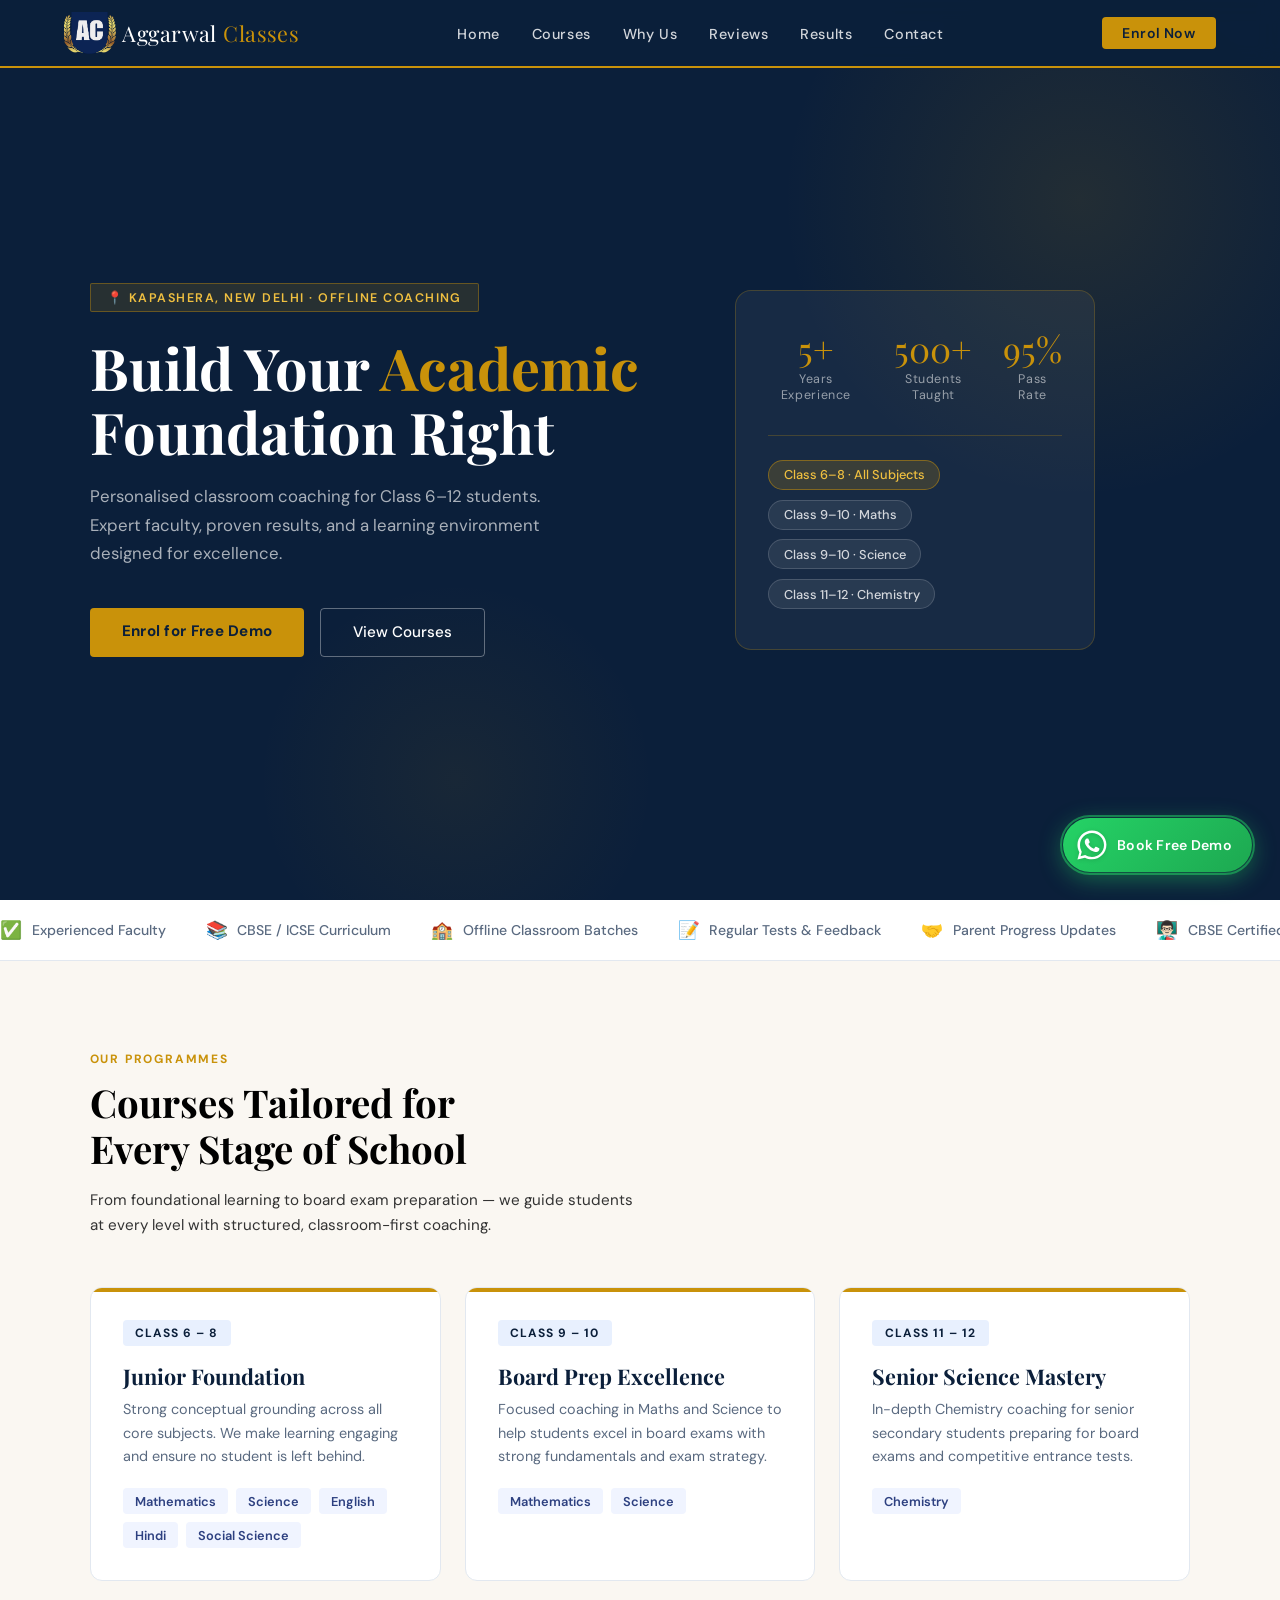
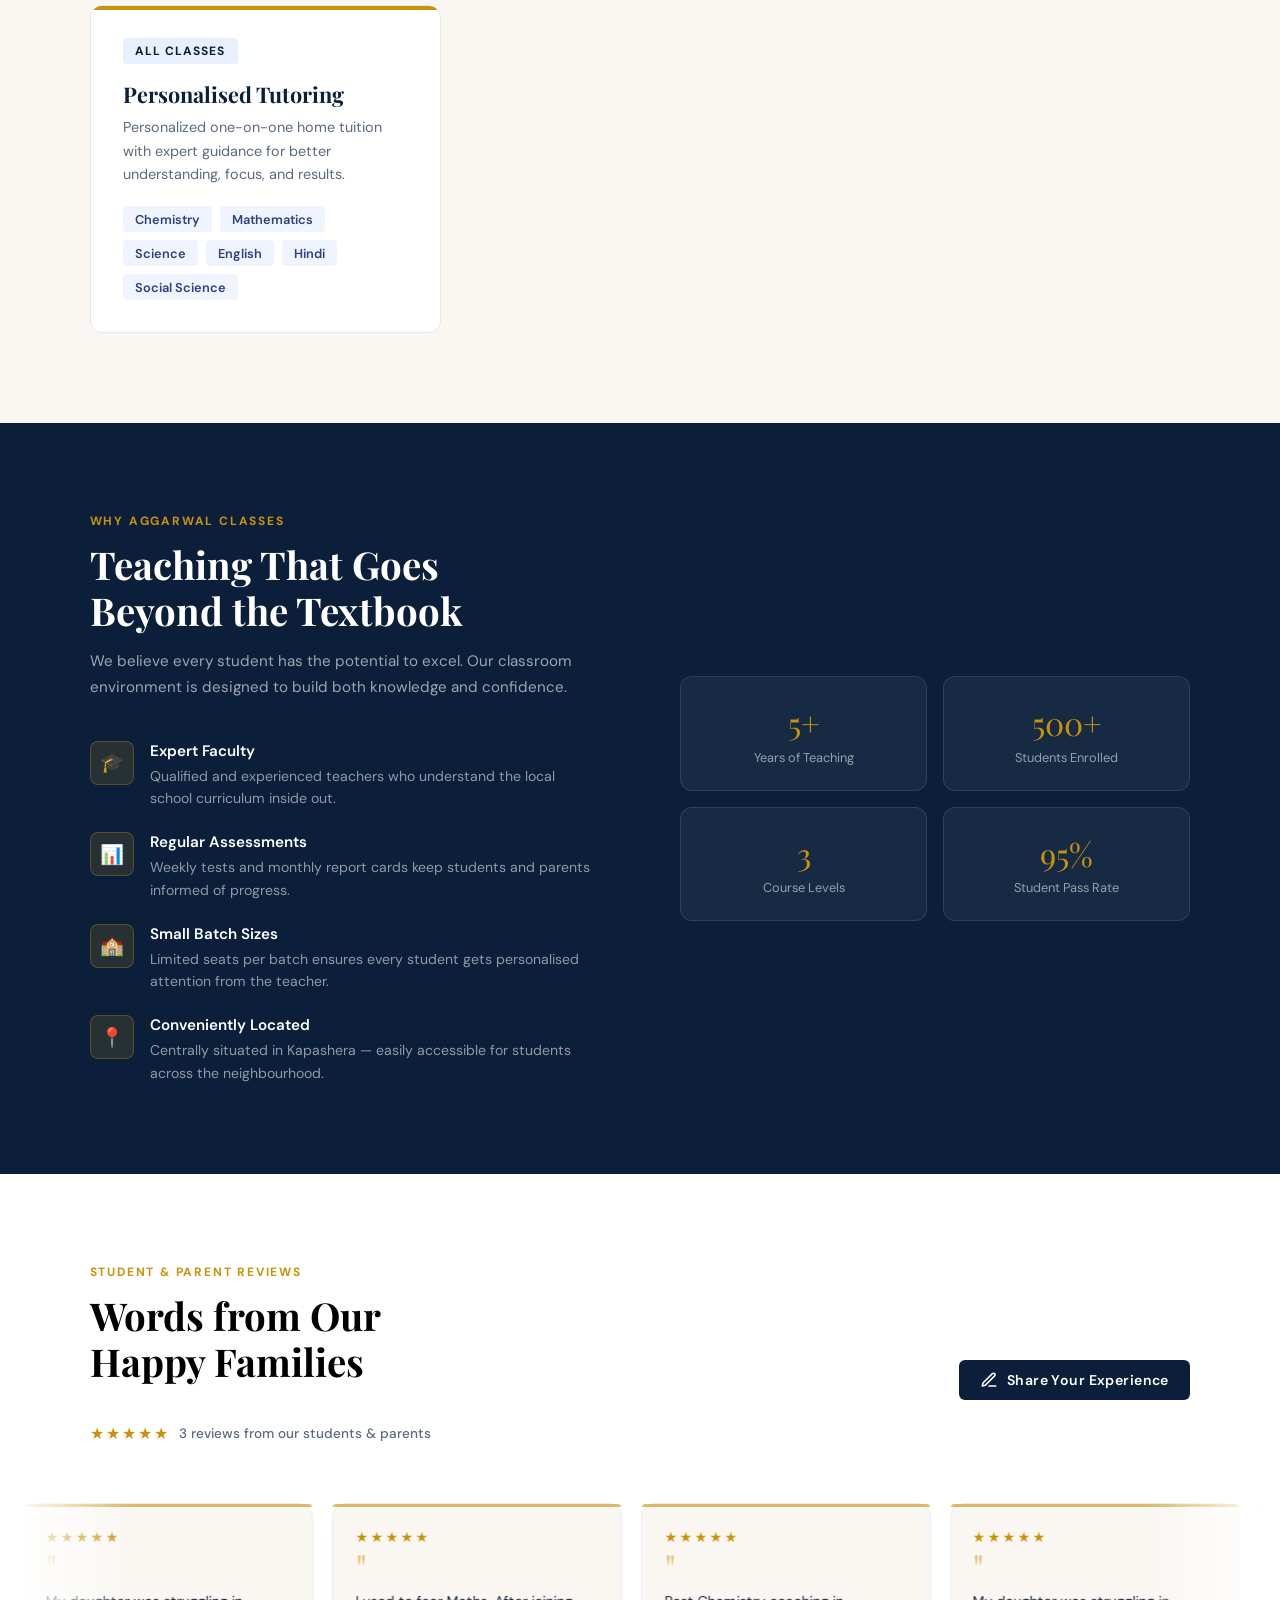
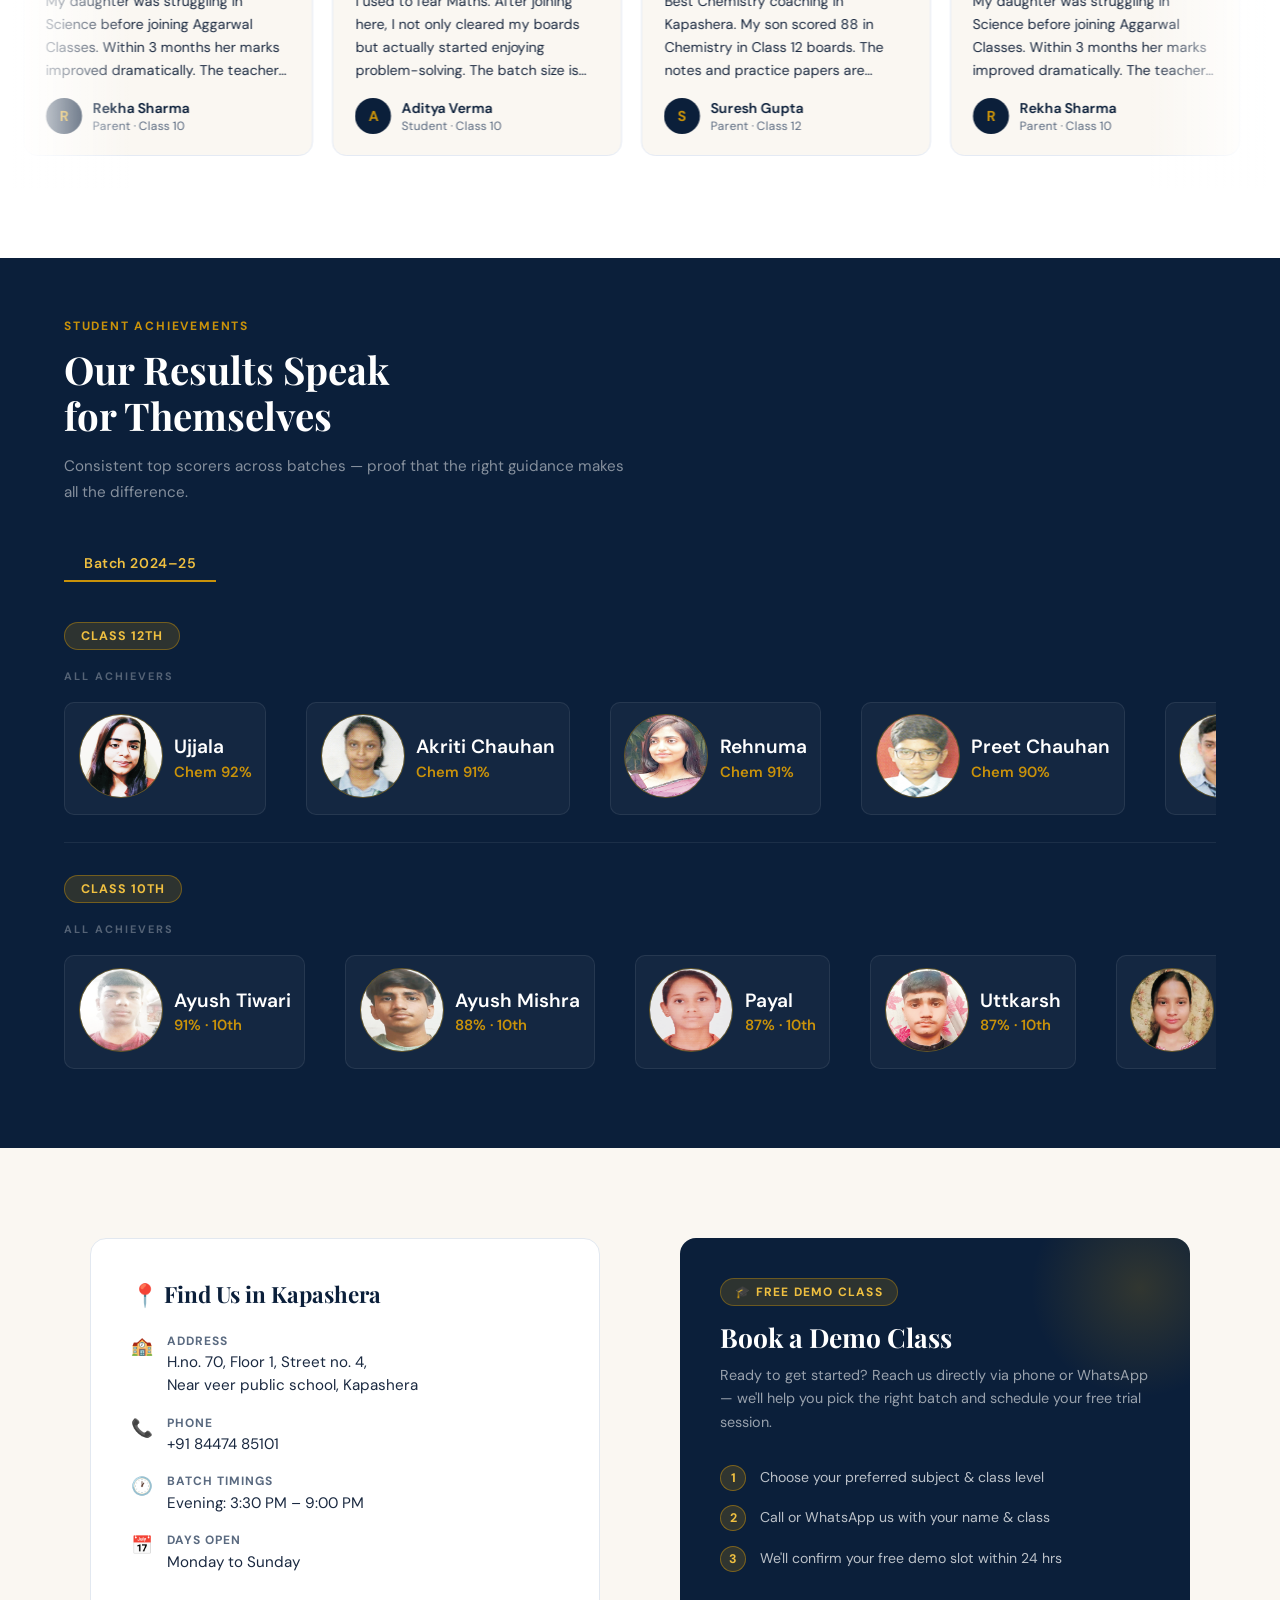
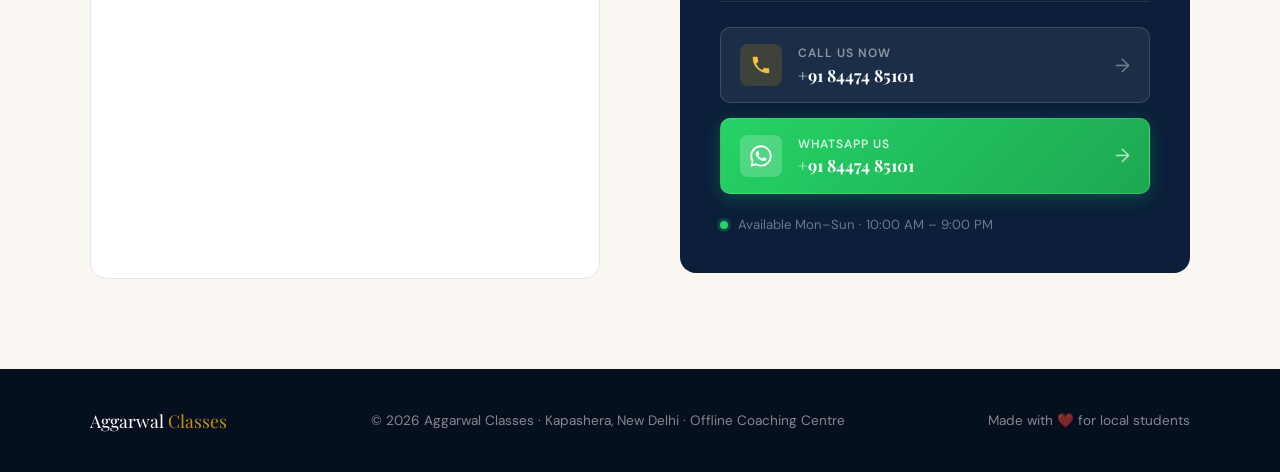
==== commit 4eddc5a6: "Update index.html" ====
--- a/index.html
+++ b/index.html
@@ -356,7 +356,7 @@
       </div>
       <div class="info-row">
         <span class="info-icon">📅</span>
-        <div><div class="info-label">Days Open</div><div class="info-val">Monday to Saturday</div></div>
+        <div><div class="info-label">Days Open</div><div class="info-val">Monday to Sunday</div></div>
       </div>
       <div class="map-placeholder">
         <iframe src="https://www.google.com/maps/embed?pb=!1m18!1m12!1m3!1d213252.0926450788!2d76.77074299453125!3d28.524270800000004!2m3!1f0!2f0!3f0!3m2!1i1024!2i768!4f13.1!3m3!1m2!1s0x390d1b79511b4bdf%3A0x1b44ff9f73761f96!2sAggarwal%20classes!5e1!3m2!1sen!2sin!4v1774065650235!5m2!1sen!2sin"
@@ -607,4 +607,4 @@
   </script>
 
 </body>
-</html>+</html>
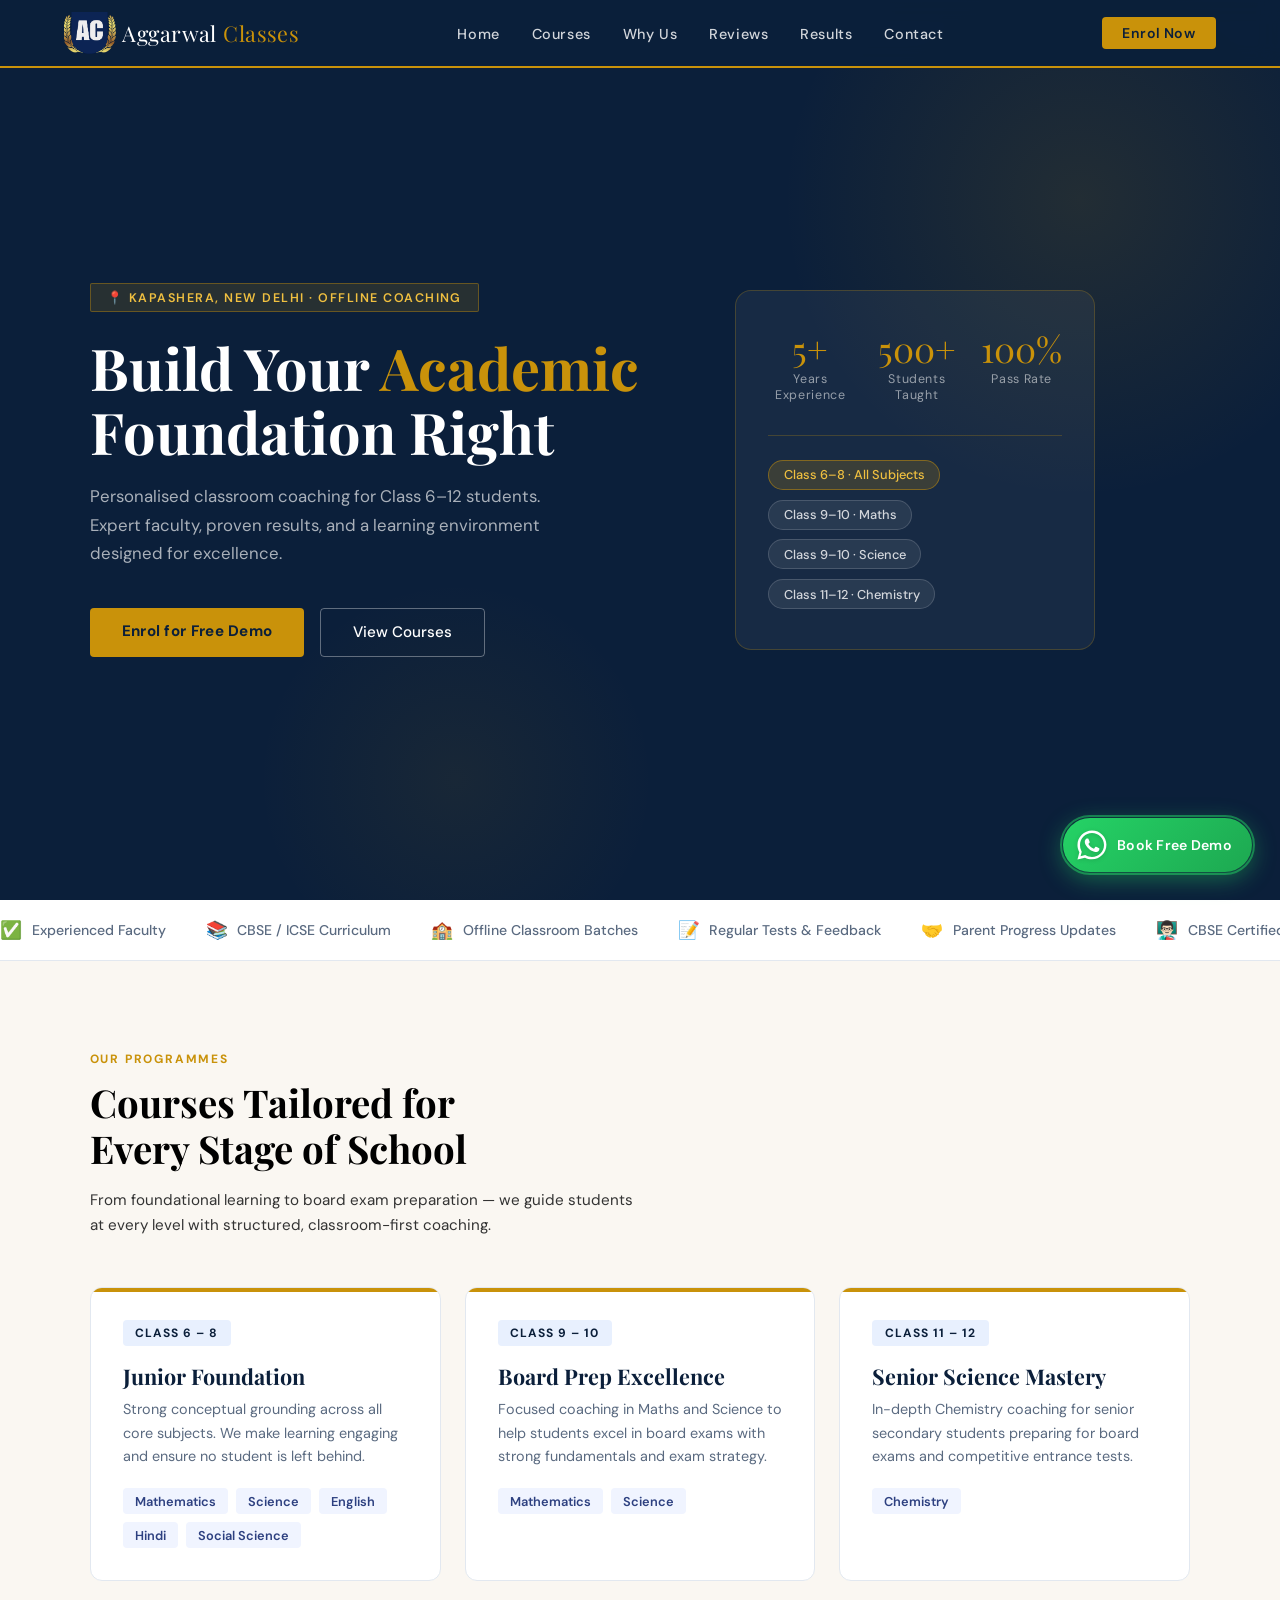
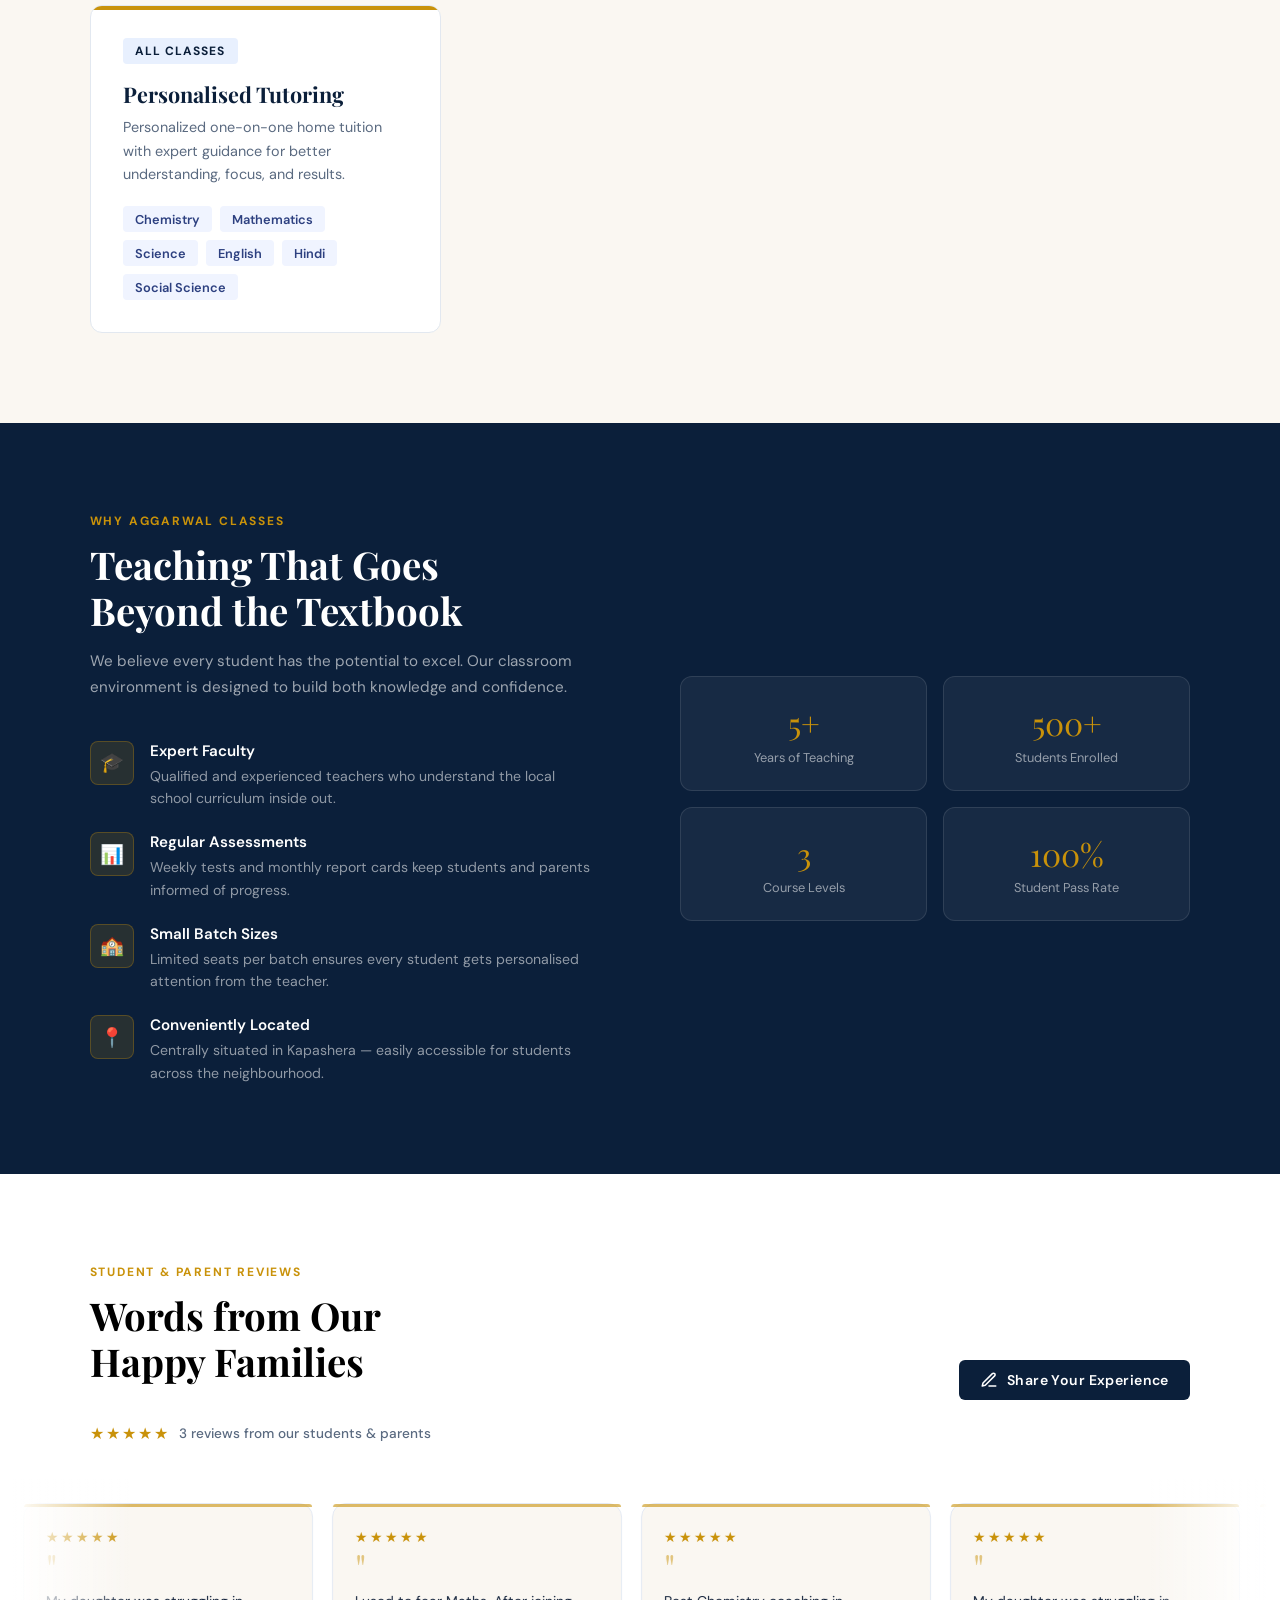
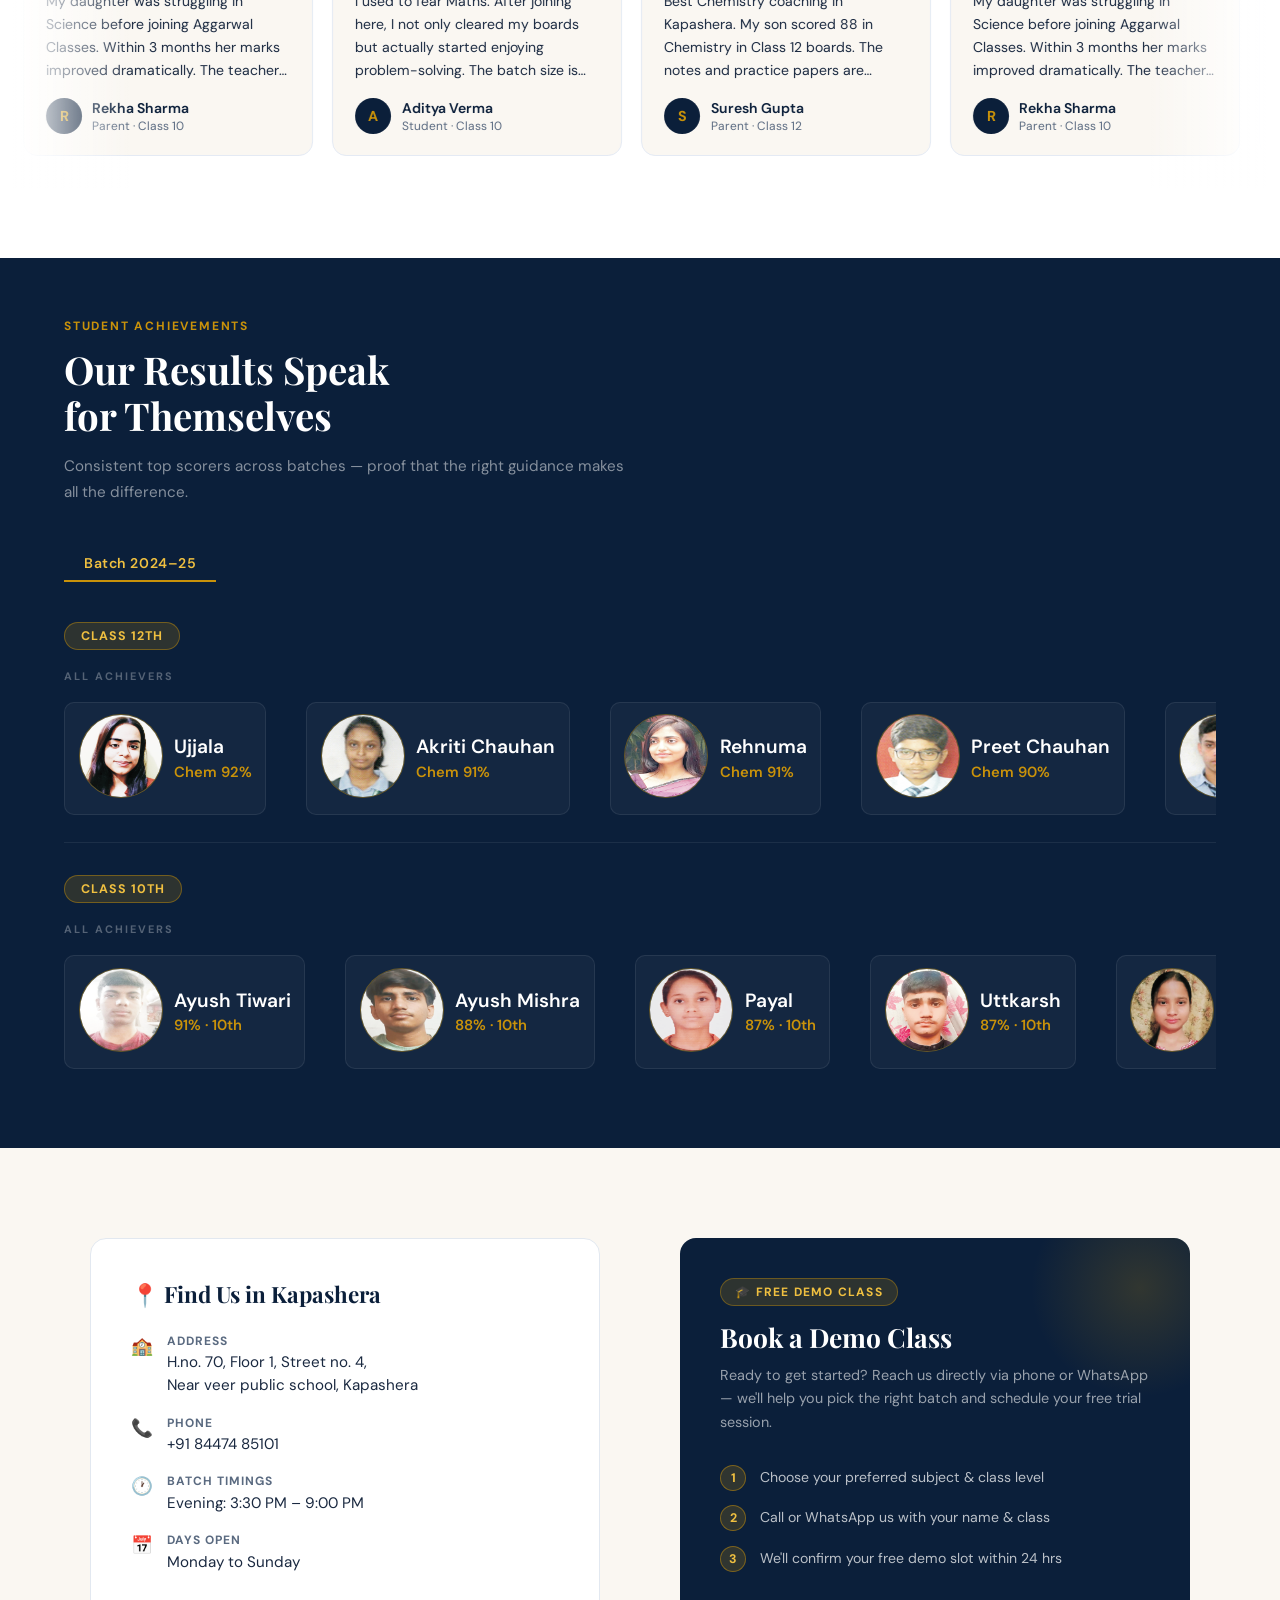
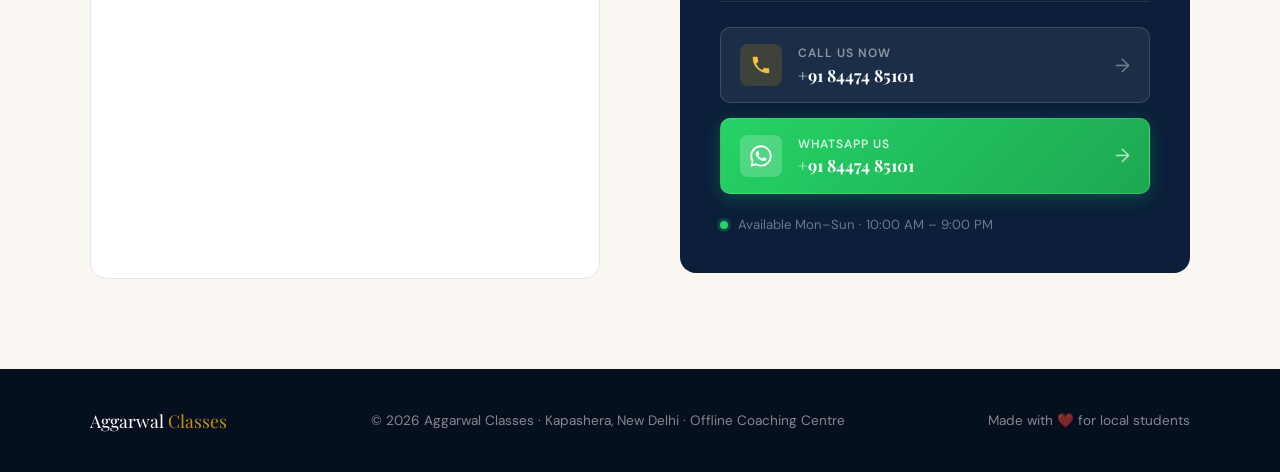
==== commit 0ebefb4f: "Update index.html" ====
--- a/index.html
+++ b/index.html
@@ -53,7 +53,7 @@
         <div class="stat-row">
           <div class="stat"><div class="stat-num">5+</div><div class="stat-label">Years Experience</div></div>
           <div class="stat"><div class="stat-num">500+</div><div class="stat-label">Students Taught</div></div>
-          <div class="stat"><div class="stat-num">95%</div><div class="stat-label">Pass Rate</div></div>
+          <div class="stat"><div class="stat-num">100%</div><div class="stat-label">Pass Rate</div></div>
         </div>
         <div class="divider-gold"></div>
         <div class="course-chips">
@@ -162,7 +162,7 @@
       <div class="why-card"><div class="why-card-num">5+</div><div class="why-card-label">Years of Teaching</div></div>
       <div class="why-card"><div class="why-card-num">500+</div><div class="why-card-label">Students Enrolled</div></div>
       <div class="why-card"><div class="why-card-num">3</div><div class="why-card-label">Course Levels</div></div>
-      <div class="why-card"><div class="why-card-num">95%</div><div class="why-card-label">Student Pass Rate</div></div>
+      <div class="why-card"><div class="why-card-num">100%</div><div class="why-card-label">Student Pass Rate</div></div>
     </div>
   </section>
 
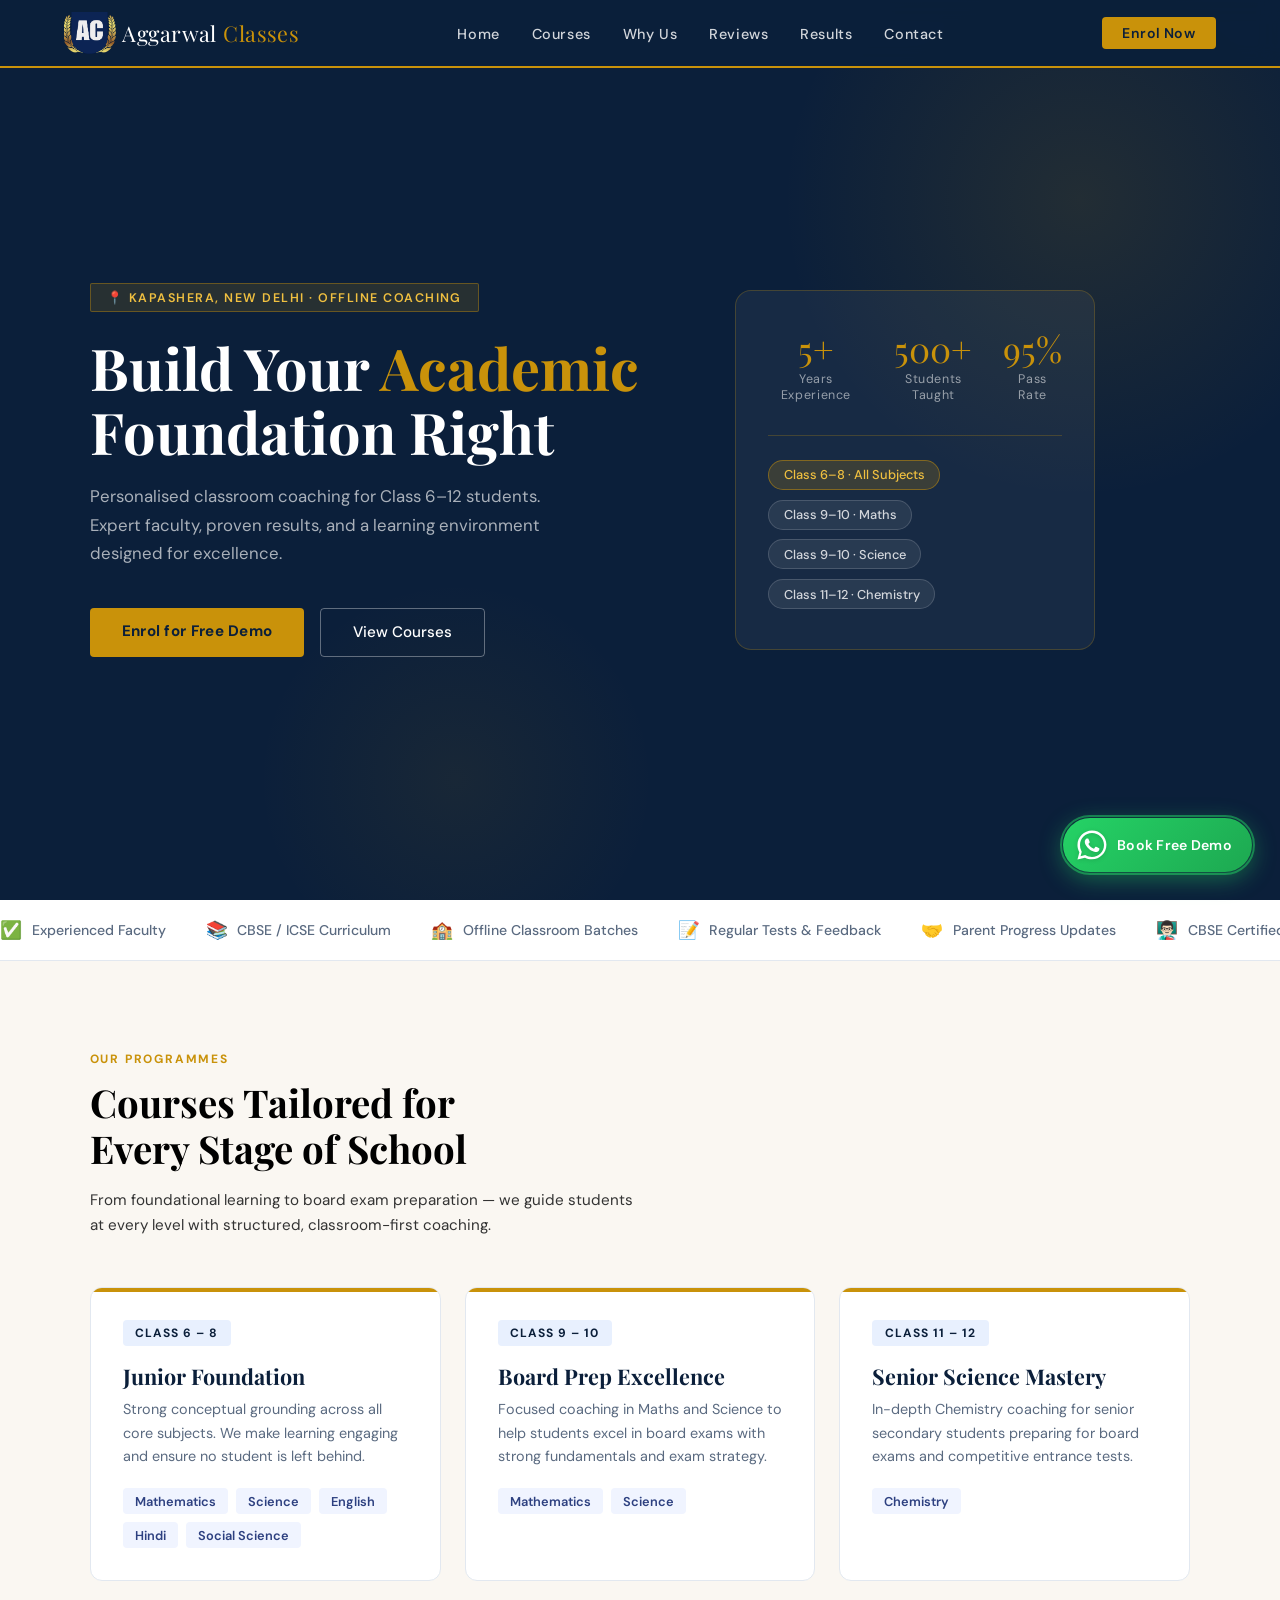
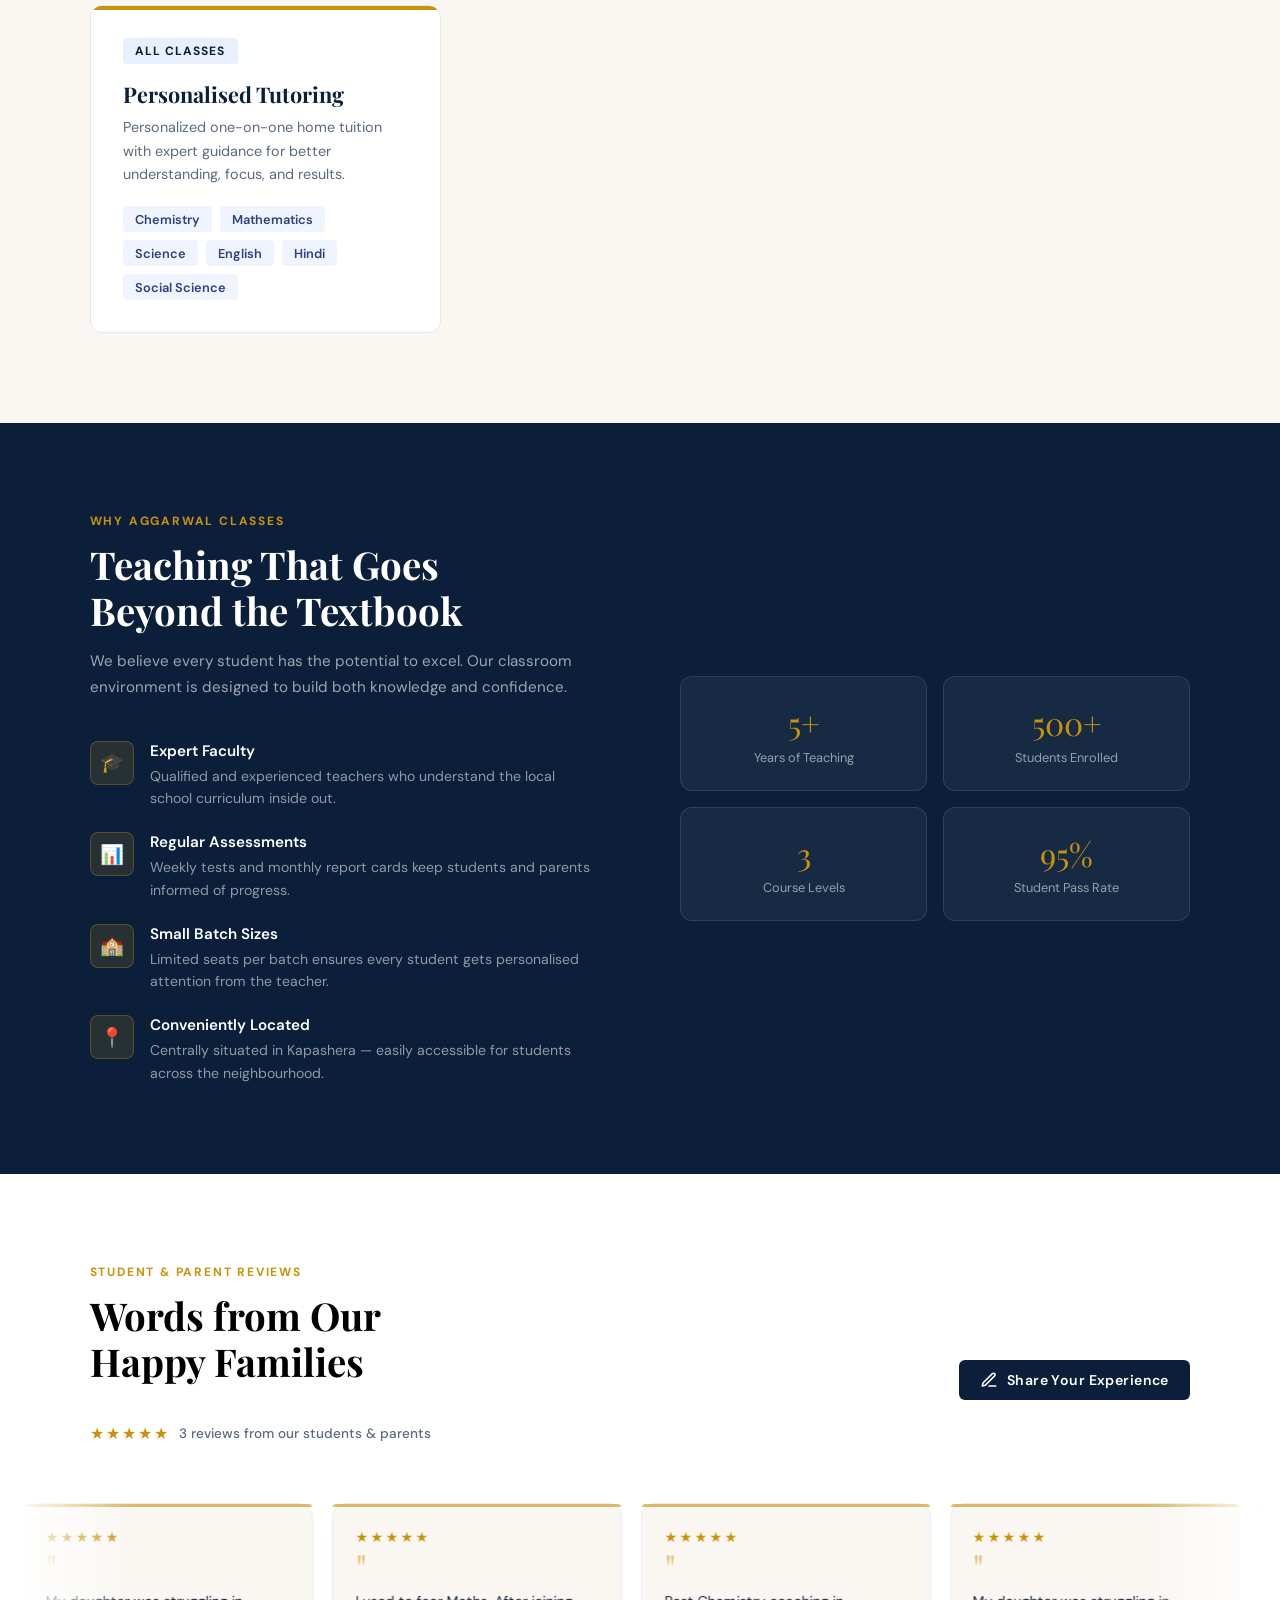
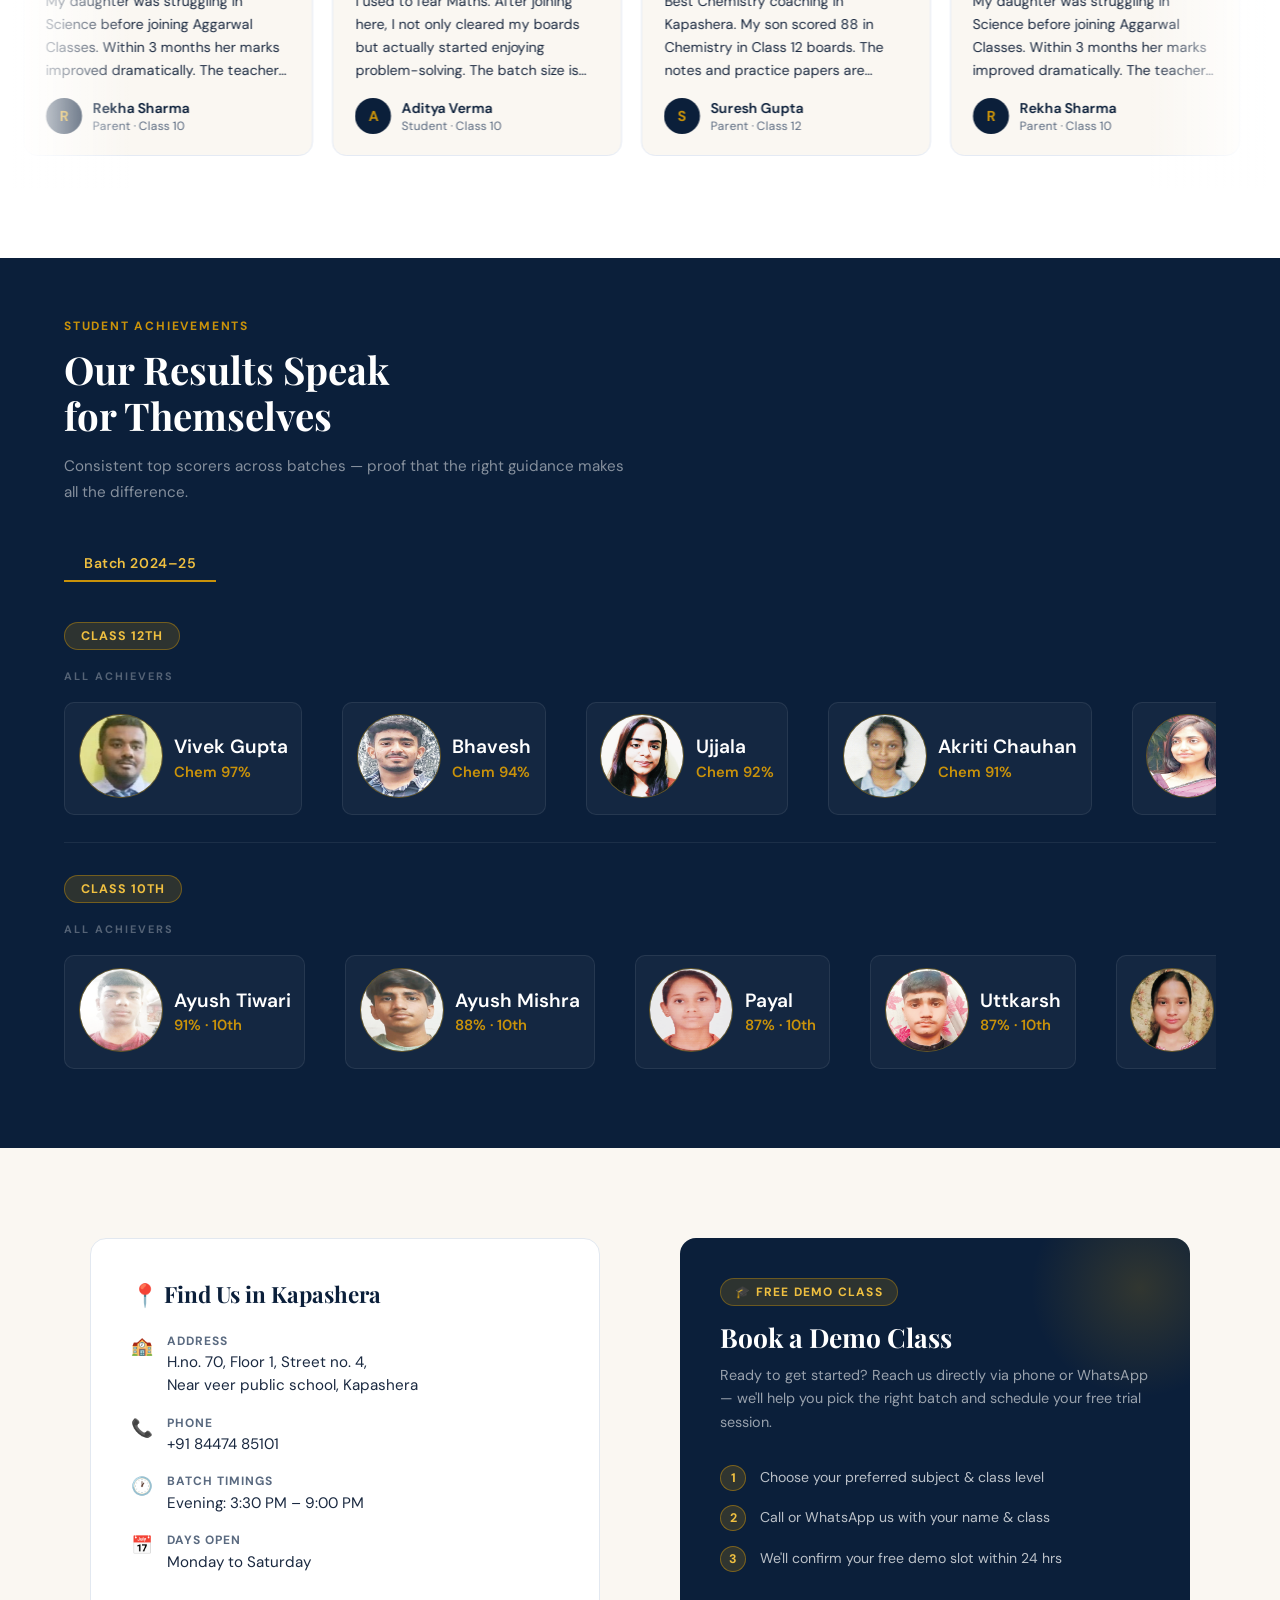
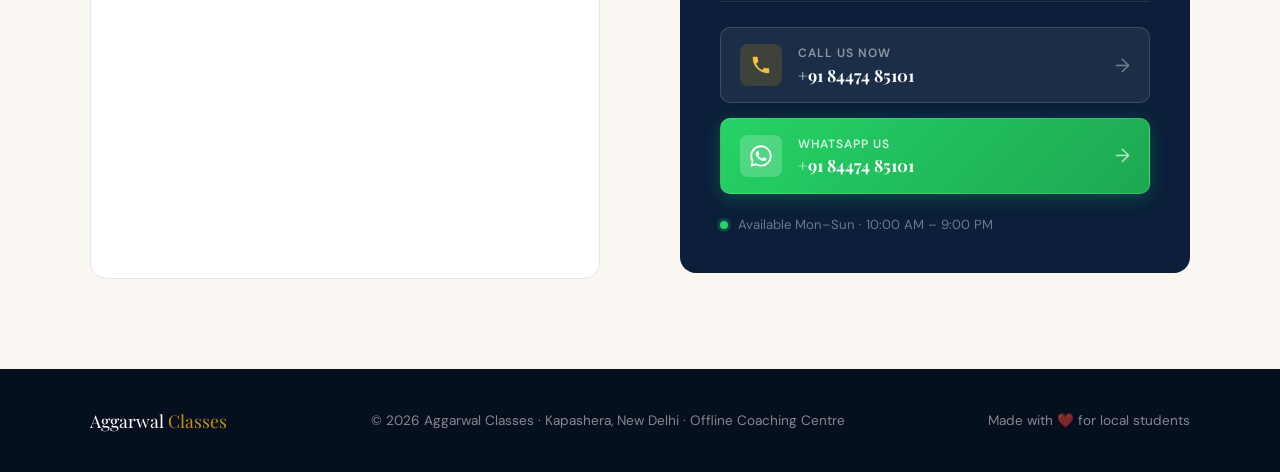
==== commit 83b54e62: "Add files via upload" ====
--- a/index.html
+++ b/index.html
@@ -51,9 +51,18 @@
     <div class="hero-visual">
       <div class="hero-card">
         <div class="stat-row">
-          <div class="stat"><div class="stat-num">5+</div><div class="stat-label">Years Experience</div></div>
-          <div class="stat"><div class="stat-num">500+</div><div class="stat-label">Students Taught</div></div>
-          <div class="stat"><div class="stat-num">100%</div><div class="stat-label">Pass Rate</div></div>
+          <div class="stat">
+            <div class="stat-num">5+</div>
+            <div class="stat-label">Years Experience</div>
+          </div>
+          <div class="stat">
+            <div class="stat-num">500+</div>
+            <div class="stat-label">Students Taught</div>
+          </div>
+          <div class="stat">
+            <div class="stat-num">95%</div>
+            <div class="stat-label">Pass Rate</div>
+          </div>
         </div>
         <div class="divider-gold"></div>
         <div class="course-chips">
@@ -92,13 +101,15 @@
   <section class="courses-section" id="courses">
     <div class="section-label">Our Programmes</div>
     <h2 class="section-title" id="sec-title">Courses Tailored for<br />Every Stage of School</h2>
-    <p class="section-sub" id="section-sub">From foundational learning to board exam preparation — we guide students at every level with
+    <p class="section-sub" id="section-sub">From foundational learning to board exam preparation — we guide students at
+      every level with
       structured, classroom-first coaching.</p>
     <div class="courses-grid">
       <div class="course-card">
         <span class="course-level">Class 6 – 8</span>
         <h3>Junior Foundation</h3>
-        <p>Strong conceptual grounding across all core subjects. We make learning engaging and ensure no student is left behind.</p>
+        <p>Strong conceptual grounding across all core subjects. We make learning engaging and ensure no student is left
+          behind.</p>
         <div class="subjects-list">
           <span class="subject-tag">Mathematics</span><span class="subject-tag">Science</span>
           <span class="subject-tag">English</span><span class="subject-tag">Hindi</span>
@@ -108,7 +119,8 @@
       <div class="course-card">
         <span class="course-level">Class 9 – 10</span>
         <h3>Board Prep Excellence</h3>
-        <p>Focused coaching in Maths and Science to help students excel in board exams with strong fundamentals and exam strategy.</p>
+        <p>Focused coaching in Maths and Science to help students excel in board exams with strong fundamentals and exam
+          strategy.</p>
         <div class="subjects-list">
           <span class="subject-tag">Mathematics</span><span class="subject-tag">Science</span>
         </div>
@@ -116,7 +128,8 @@
       <div class="course-card">
         <span class="course-level">Class 11 – 12</span>
         <h3>Senior Science Mastery</h3>
-        <p>In-depth Chemistry coaching for senior secondary students preparing for board exams and competitive entrance tests.</p>
+        <p>In-depth Chemistry coaching for senior secondary students preparing for board exams and competitive entrance
+          tests.</p>
         <div class="subjects-list"><span class="subject-tag">Chemistry</span></div>
       </div>
       <div class="course-card">
@@ -142,27 +155,51 @@
       <div class="why-list">
         <div class="why-item">
           <div class="why-icon">🎓</div>
-          <div class="why-item-text"><h4>Expert Faculty</h4><p>Qualified and experienced teachers who understand the local school curriculum inside out.</p></div>
+          <div class="why-item-text">
+            <h4>Expert Faculty</h4>
+            <p>Qualified and experienced teachers who understand the local school curriculum inside out.</p>
+          </div>
         </div>
         <div class="why-item">
           <div class="why-icon">📊</div>
-          <div class="why-item-text"><h4>Regular Assessments</h4><p>Weekly tests and monthly report cards keep students and parents informed of progress.</p></div>
+          <div class="why-item-text">
+            <h4>Regular Assessments</h4>
+            <p>Weekly tests and monthly report cards keep students and parents informed of progress.</p>
+          </div>
         </div>
         <div class="why-item">
           <div class="why-icon">🏫</div>
-          <div class="why-item-text"><h4>Small Batch Sizes</h4><p>Limited seats per batch ensures every student gets personalised attention from the teacher.</p></div>
+          <div class="why-item-text">
+            <h4>Small Batch Sizes</h4>
+            <p>Limited seats per batch ensures every student gets personalised attention from the teacher.</p>
+          </div>
         </div>
         <div class="why-item">
           <div class="why-icon">📍</div>
-          <div class="why-item-text"><h4>Conveniently Located</h4><p>Centrally situated in Kapashera — easily accessible for students across the neighbourhood.</p></div>
+          <div class="why-item-text">
+            <h4>Conveniently Located</h4>
+            <p>Centrally situated in Kapashera — easily accessible for students across the neighbourhood.</p>
+          </div>
         </div>
       </div>
     </div>
     <div class="why-visual">
-      <div class="why-card"><div class="why-card-num">5+</div><div class="why-card-label">Years of Teaching</div></div>
-      <div class="why-card"><div class="why-card-num">500+</div><div class="why-card-label">Students Enrolled</div></div>
-      <div class="why-card"><div class="why-card-num">3</div><div class="why-card-label">Course Levels</div></div>
-      <div class="why-card"><div class="why-card-num">100%</div><div class="why-card-label">Student Pass Rate</div></div>
+      <div class="why-card">
+        <div class="why-card-num">5+</div>
+        <div class="why-card-label">Years of Teaching</div>
+      </div>
+      <div class="why-card">
+        <div class="why-card-num">500+</div>
+        <div class="why-card-label">Students Enrolled</div>
+      </div>
+      <div class="why-card">
+        <div class="why-card-num">3</div>
+        <div class="why-card-label">Course Levels</div>
+      </div>
+      <div class="why-card">
+        <div class="why-card-num">95%</div>
+        <div class="why-card-label">Student Pass Rate</div>
+      </div>
     </div>
   </section>
 
@@ -178,8 +215,10 @@
         <h2 class="section-title" id="sec-title">Words from Our<br />Happy Families</h2>
       </div>
       <button class="write-review-btn" id="openReviewModal" aria-label="Write a review">
-        <svg xmlns="http://www.w3.org/2000/svg" viewBox="0 0 24 24" fill="none" stroke="currentColor" stroke-width="2" stroke-linecap="round" stroke-linejoin="round" width="18" height="18">
-          <path d="M12 20h9"/><path d="M16.5 3.5a2.121 2.121 0 013 3L7 19l-4 1 1-4L16.5 3.5z"/>
+        <svg xmlns="http://www.w3.org/2000/svg" viewBox="0 0 24 24" fill="none" stroke="currentColor" stroke-width="2"
+          stroke-linecap="round" stroke-linejoin="round" width="18" height="18">
+          <path d="M12 20h9" />
+          <path d="M16.5 3.5a2.121 2.121 0 013 3L7 19l-4 1 1-4L16.5 3.5z" />
         </svg>
         Share Your Experience
       </button>
@@ -214,8 +253,10 @@
     <div class="review-modal" id="reviewModal">
 
       <button class="modal-close" id="closeReviewModal" aria-label="Close">
-        <svg xmlns="http://www.w3.org/2000/svg" viewBox="0 0 24 24" fill="none" stroke="currentColor" stroke-width="2.5" stroke-linecap="round" width="20" height="20">
-          <line x1="18" y1="6" x2="6" y2="18"/><line x1="6" y1="6" x2="18" y2="18"/>
+        <svg xmlns="http://www.w3.org/2000/svg" viewBox="0 0 24 24" fill="none" stroke="currentColor" stroke-width="2.5"
+          stroke-linecap="round" width="20" height="20">
+          <line x1="18" y1="6" x2="6" y2="18" />
+          <line x1="6" y1="6" x2="18" y2="18" />
         </svg>
       </button>
 
@@ -255,13 +296,19 @@
           <label for="rClass">Class</label>
           <select id="rClass">
             <option value="" selected>— Optional —</option>
-            <option>Class 6</option><option>Class 7</option><option>Class 8</option>
-            <option>Class 9</option><option>Class 10</option><option>Class 11</option><option>Class 12</option>
+            <option>Class 6</option>
+            <option>Class 7</option>
+            <option>Class 8</option>
+            <option>Class 9</option>
+            <option>Class 10</option>
+            <option>Class 11</option>
+            <option>Class 12</option>
           </select>
         </div>
         <div class="mfield-group">
           <label for="rReview">Your Review *</label>
-          <textarea id="rReview" placeholder="Tell us about your experience at Aggarwal Classes…" rows="4" maxlength="320"></textarea>
+          <textarea id="rReview" placeholder="Tell us about your experience at Aggarwal Classes…" rows="4"
+            maxlength="320"></textarea>
           <div class="char-count" id="charCount">0 / 320</div>
         </div>
       </div>
@@ -277,7 +324,8 @@
   <section class="results" id="results">
     <div class="section-label">Student Achievements</div>
     <h2 class="section-title">Our Results Speak<br />for Themselves</h2>
-    <p class="section-sub">Consistent top scorers across batches — proof that the right guidance makes all the difference.</p>
+    <p class="section-sub">Consistent top scorers across batches — proof that the right guidance makes all the
+      difference.</p>
     <div class="batch-tabs">
       <button class="batch-tab active">Batch 2024–25</button>
     </div>
@@ -286,30 +334,190 @@
       <p class="block-label">All Achievers</p>
       <div class="achievers-grid">
         <div class="class12th">
-          <div class="achiever-card"><div class="ach-avatar"><img src="./image/Ujjala.png" alt=""></div><div><div class="ach-name">Ujjala</div><div class="ach-score">Chem 92%</div></div></div>
-          <div class="achiever-card"><div class="ach-avatar"><img src="./image/Akriti.png" alt=""></div><div><div class="ach-name">Akriti Chauhan</div><div class="ach-score">Chem 91%</div></div></div>
-          <div class="achiever-card"><div class="ach-avatar"><img src="./image/Rehnuma.png" alt=""></div><div><div class="ach-name">Rehnuma</div><div class="ach-score">Chem 91%</div></div></div>
-          <div class="achiever-card"><div class="ach-avatar"><img src="./image/Preet.png" alt=""></div><div><div class="ach-name">Preet Chauhan</div><div class="ach-score">Chem 90%</div></div></div>
-          <div class="achiever-card"><div class="ach-avatar"><img src="./image/Subhash.png" alt=""></div><div><div class="ach-name">Subhash Kumar</div><div class="ach-score">Chem 90%</div></div></div>
-          <div class="achiever-card"><div class="ach-avatar"><img src="./image/Simran.png" alt=""></div><div><div class="ach-name">Simran</div><div class="ach-score">Chem 88%</div></div></div>
-          <div class="achiever-card"><div class="ach-avatar"><img src="./image/Akshita.png" alt=""></div><div><div class="ach-name">Akshita</div><div class="ach-score">Chem 87%</div></div></div>
-          <div class="achiever-card"><div class="ach-avatar"><img src="./image/Neev.png" alt=""></div><div><div class="ach-name">Neev Yadav</div><div class="ach-score">Chem 85%</div></div></div>
-          <div class="achiever-card"><div class="ach-avatar"><img src="./image/Ratan.png" alt=""></div><div><div class="ach-name">Ratan Priya</div><div class="ach-score">Chem 84%</div></div></div>
-          <div class="achiever-card"><div class="ach-avatar"><img src="./image/Nakul.png" alt=""></div><div><div class="ach-name">Nakul</div><div class="ach-score">Chem 84%</div></div></div>
-          <div class="achiever-card"><div class="ach-avatar"><img src="./image/Ajay.png" alt=""></div><div><div class="ach-name">Ajay</div><div class="ach-score">Chem 81%</div></div></div>
+          <div class="achiever-card">
+            <div class="ach-avatar"><img src="./image/Vivek.png" alt=""></div>
+            <div>
+              <div class="ach-name">Vivek Gupta</div>
+              <div class="ach-score">Chem 97%</div>
+            </div>
+          </div>
+          <div class="achiever-card">
+            <div class="ach-avatar"><img src="./image/Bhavesh.png" alt=""></div>
+            <div>
+              <div class="ach-name">Bhavesh</div>
+              <div class="ach-score">Chem 94%</div>
+            </div>
+          </div>
+          <div class="achiever-card">
+            <div class="ach-avatar"><img src="./image/Ujjala.png" alt=""></div>
+            <div>
+              <div class="ach-name">Ujjala</div>
+              <div class="ach-score">Chem 92%</div>
+            </div>
+          </div>
+          <div class="achiever-card">
+            <div class="ach-avatar"><img src="./image/Akriti.png" alt=""></div>
+            <div>
+              <div class="ach-name">Akriti Chauhan</div>
+              <div class="ach-score">Chem 91%</div>
+            </div>
+          </div>
+          <div class="achiever-card">
+            <div class="ach-avatar"><img src="./image/Rehnuma.png" alt=""></div>
+            <div>
+              <div class="ach-name">Rehnuma</div>
+              <div class="ach-score">Chem 91%</div>
+            </div>
+          </div>
+          <div class="achiever-card">
+            <div class="ach-avatar"><img src="./image/Preet.png" alt=""></div>
+            <div>
+              <div class="ach-name">Preet Chauhan</div>
+              <div class="ach-score">Chem 90%</div>
+            </div>
+          </div>
+          <div class="achiever-card">
+            <div class="ach-avatar"><img src="./image/Subhash.png" alt=""></div>
+            <div>
+              <div class="ach-name">Subhash Kumar</div>
+              <div class="ach-score">Chem 90%</div>
+            </div>
+          </div>
+          <div class="achiever-card">
+            <div class="ach-avatar"><img src="./image/Simran.png" alt=""></div>
+            <div>
+              <div class="ach-name">Simran</div>
+              <div class="ach-score">Chem 88%</div>
+            </div>
+          </div>
+          <div class="achiever-card">
+            <div class="ach-avatar"><img src="./image/Akshita.png" alt=""></div>
+            <div>
+              <div class="ach-name">Akshita</div>
+              <div class="ach-score">Chem 87%</div>
+            </div>
+          </div>
+          <div class="achiever-card">
+            <div class="ach-avatar"><img src="./image/Neev.png" alt=""></div>
+            <div>
+              <div class="ach-name">Neev Yadav</div>
+              <div class="ach-score">Chem 85%</div>
+            </div>
+          </div>
+          <div class="achiever-card">
+            <div class="ach-avatar"><img src="./image/Ratan.png" alt=""></div>
+            <div>
+              <div class="ach-name">Ratan Priya</div>
+              <div class="ach-score">Chem 84%</div>
+            </div>
+          </div>
+          <div class="achiever-card">
+            <div class="ach-avatar"><img src="./image/Nakul.png" alt=""></div>
+            <div>
+              <div class="ach-name">Nakul</div>
+              <div class="ach-score">Chem 84%</div>
+            </div>
+          </div>
+          <div class="achiever-card">
+            <div class="ach-avatar"><img src="./image/Ajay.png" alt=""></div>
+            <div>
+              <div class="ach-name">Ajay</div>
+              <div class="ach-score">Chem 81%</div>
+            </div>
+          </div>
         </div>
         <div aria-hidden class="class12th">
-          <div class="achiever-card"><div class="ach-avatar"><img src="./image/Ujjala.png" alt=""></div><div><div class="ach-name">Ujjala</div><div class="ach-score">Chem 92%</div></div></div>
-          <div class="achiever-card"><div class="ach-avatar"><img src="./image/Akriti.png" alt=""></div><div><div class="ach-name">Akriti Chauhan</div><div class="ach-score">Chem 91%</div></div></div>
-          <div class="achiever-card"><div class="ach-avatar"><img src="./image/Rehnuma.png" alt=""></div><div><div class="ach-name">Rehnuma</div><div class="ach-score">Chem 91%</div></div></div>
-          <div class="achiever-card"><div class="ach-avatar"><img src="./image/Preet.png" alt=""></div><div><div class="ach-name">Preet Chauhan</div><div class="ach-score">Chem 90%</div></div></div>
-          <div class="achiever-card"><div class="ach-avatar"><img src="./image/Subhash.png" alt=""></div><div><div class="ach-name">Subhash Kumar</div><div class="ach-score">Chem 90%</div></div></div>
-          <div class="achiever-card"><div class="ach-avatar"><img src="./image/Simran.png" alt=""></div><div><div class="ach-name">Simran</div><div class="ach-score">Chem 88%</div></div></div>
-          <div class="achiever-card"><div class="ach-avatar"><img src="./image/Akshita.png" alt=""></div><div><div class="ach-name">Akshita</div><div class="ach-score">Chem 87%</div></div></div>
-          <div class="achiever-card"><div class="ach-avatar"><img src="./image/Neev.png" alt=""></div><div><div class="ach-name">Neev Yadav</div><div class="ach-score">Chem 85%</div></div></div>
-          <div class="achiever-card"><div class="ach-avatar"><img src="./image/Ratan.png" alt=""></div><div><div class="ach-name">Ratan Priya</div><div class="ach-score">Chem 84%</div></div></div>
-          <div class="achiever-card"><div class="ach-avatar"><img src="./image/Nakul.png" alt=""></div><div><div class="ach-name">Nakul</div><div class="ach-score">Chem 84%</div></div></div>
-          <div class="achiever-card"><div class="ach-avatar"><img src="./image/Ajay.png" alt=""></div><div><div class="ach-name">Ajay</div><div class="ach-score">Chem 81%</div></div></div>
+          <div class="achiever-card">
+            <div class="ach-avatar"><img src="./image/Vivek.png" alt=""></div>
+            <div>
+              <div class="ach-name">Vivek Gupta</div>
+              <div class="ach-score">Chem 97%</div>
+            </div>
+          </div>
+          <div class="achiever-card">
+            <div class="ach-avatar"><img src="./image/Bhavesh.png" alt=""></div>
+            <div>
+              <div class="ach-name">Bhavesh</div>
+              <div class="ach-score">Chem 94%</div>
+            </div>
+          </div>
+          <div class="achiever-card">
+            <div class="ach-avatar"><img src="./image/Ujjala.png" alt=""></div>
+            <div>
+              <div class="ach-name">Ujjala</div>
+              <div class="ach-score">Chem 92%</div>
+            </div>
+          </div>
+          <div class="achiever-card">
+            <div class="ach-avatar"><img src="./image/Akriti.png" alt=""></div>
+            <div>
+              <div class="ach-name">Akriti Chauhan</div>
+              <div class="ach-score">Chem 91%</div>
+            </div>
+          </div>
+          <div class="achiever-card">
+            <div class="ach-avatar"><img src="./image/Rehnuma.png" alt=""></div>
+            <div>
+              <div class="ach-name">Rehnuma</div>
+              <div class="ach-score">Chem 91%</div>
+            </div>
+          </div>
+          <div class="achiever-card">
+            <div class="ach-avatar"><img src="./image/Preet.png" alt=""></div>
+            <div>
+              <div class="ach-name">Preet Chauhan</div>
+              <div class="ach-score">Chem 90%</div>
+            </div>
+          </div>
+          <div class="achiever-card">
+            <div class="ach-avatar"><img src="./image/Subhash.png" alt=""></div>
+            <div>
+              <div class="ach-name">Subhash Kumar</div>
+              <div class="ach-score">Chem 90%</div>
+            </div>
+          </div>
+          <div class="achiever-card">
+            <div class="ach-avatar"><img src="./image/Simran.png" alt=""></div>
+            <div>
+              <div class="ach-name">Simran</div>
+              <div class="ach-score">Chem 88%</div>
+            </div>
+          </div>
+          <div class="achiever-card">
+            <div class="ach-avatar"><img src="./image/Akshita.png" alt=""></div>
+            <div>
+              <div class="ach-name">Akshita</div>
+              <div class="ach-score">Chem 87%</div>
+            </div>
+          </div>
+          <div class="achiever-card">
+            <div class="ach-avatar"><img src="./image/Neev.png" alt=""></div>
+            <div>
+              <div class="ach-name">Neev Yadav</div>
+              <div class="ach-score">Chem 85%</div>
+            </div>
+          </div>
+          <div class="achiever-card">
+            <div class="ach-avatar"><img src="./image/Ratan.png" alt=""></div>
+            <div>
+              <div class="ach-name">Ratan Priya</div>
+              <div class="ach-score">Chem 84%</div>
+            </div>
+          </div>
+          <div class="achiever-card">
+            <div class="ach-avatar"><img src="./image/Nakul.png" alt=""></div>
+            <div>
+              <div class="ach-name">Nakul</div>
+              <div class="ach-score">Chem 84%</div>
+            </div>
+          </div>
+          <div class="achiever-card">
+            <div class="ach-avatar"><img src="./image/Ajay.png" alt=""></div>
+            <div>
+              <div class="ach-name">Ajay</div>
+              <div class="ach-score">Chem 81%</div>
+            </div>
+          </div>
         </div>
       </div>
       <div class="subject-divider"></div>
@@ -317,22 +525,106 @@
       <p class="block-label">All Achievers</p>
       <div class="achievers-grid">
         <div class="class12th">
-          <div class="achiever-card"><div class="ach-avatar"><img src="./image/Ayush T.png" alt=""></div><div><div class="ach-name">Ayush Tiwari</div><div class="ach-score">91% · 10th</div></div></div>
-          <div class="achiever-card"><div class="ach-avatar"><img src="./image/Ayush K.png" alt=""></div><div><div class="ach-name">Ayush Mishra</div><div class="ach-score">88% · 10th</div></div></div>
-          <div class="achiever-card"><div class="ach-avatar"><img src="./image/Payal.png" alt=""></div><div><div class="ach-name">Payal</div><div class="ach-score">87% · 10th</div></div></div>
-          <div class="achiever-card"><div class="ach-avatar"><img src="./image/Uttkarsh.png" alt=""></div><div><div class="ach-name">Uttkarsh</div><div class="ach-score">87% · 10th</div></div></div>
-          <div class="achiever-card"><div class="ach-avatar"><img src="./image/Ashfiya.png" alt=""></div><div><div class="ach-name">Asfiya</div><div class="ach-score">83% · 10th</div></div></div>
-          <div class="achiever-card"><div class="ach-avatar"><img src="./image/Himanshi.png" alt=""></div><div><div class="ach-name">Himanshi Yadav</div><div class="ach-score">82% · 10th</div></div></div>
-          <div class="achiever-card"><div class="ach-avatar"><img src="./image/Yukti.png" alt=""></div><div><div class="ach-name">Yukti</div><div class="ach-score">82% · 10th</div></div></div>
+          <div class="achiever-card">
+            <div class="ach-avatar"><img src="./image/Ayush T.png" alt=""></div>
+            <div>
+              <div class="ach-name">Ayush Tiwari</div>
+              <div class="ach-score">91% · 10th</div>
+            </div>
+          </div>
+          <div class="achiever-card">
+            <div class="ach-avatar"><img src="./image/Ayush K.png" alt=""></div>
+            <div>
+              <div class="ach-name">Ayush Mishra</div>
+              <div class="ach-score">88% · 10th</div>
+            </div>
+          </div>
+          <div class="achiever-card">
+            <div class="ach-avatar"><img src="./image/Payal.png" alt=""></div>
+            <div>
+              <div class="ach-name">Payal</div>
+              <div class="ach-score">87% · 10th</div>
+            </div>
+          </div>
+          <div class="achiever-card">
+            <div class="ach-avatar"><img src="./image/Uttkarsh.png" alt=""></div>
+            <div>
+              <div class="ach-name">Uttkarsh</div>
+              <div class="ach-score">87% · 10th</div>
+            </div>
+          </div>
+          <div class="achiever-card">
+            <div class="ach-avatar"><img src="./image/Ashfiya.png" alt=""></div>
+            <div>
+              <div class="ach-name">Asfiya</div>
+              <div class="ach-score">83% · 10th</div>
+            </div>
+          </div>
+          <div class="achiever-card">
+            <div class="ach-avatar"><img src="./image/Himanshi.png" alt=""></div>
+            <div>
+              <div class="ach-name">Himanshi Yadav</div>
+              <div class="ach-score">82% · 10th</div>
+            </div>
+          </div>
+          <div class="achiever-card">
+            <div class="ach-avatar"><img src="./image/Yukti.png" alt=""></div>
+            <div>
+              <div class="ach-name">Yukti</div>
+              <div class="ach-score">82% · 10th</div>
+            </div>
+          </div>
         </div>
         <div aria-hidden class="class12th">
-          <div class="achiever-card"><div class="ach-avatar"><img src="./image/Ayush T.png" alt=""></div><div><div class="ach-name">Ayush Tiwari</div><div class="ach-score">91% · 10th</div></div></div>
-          <div class="achiever-card"><div class="ach-avatar"><img src="./image/Ayush K.png" alt=""></div><div><div class="ach-name">Ayush Mishra</div><div class="ach-score">88% · 10th</div></div></div>
-          <div class="achiever-card"><div class="ach-avatar"><img src="./image/Payal.png" alt=""></div><div><div class="ach-name">Payal</div><div class="ach-score">87% · 10th</div></div></div>
-          <div class="achiever-card"><div class="ach-avatar"><img src="./image/Uttkarsh.png" alt=""></div><div><div class="ach-name">Uttkarsh</div><div class="ach-score">87% · 10th</div></div></div>
-          <div class="achiever-card"><div class="ach-avatar"><img src="./image/Ashfiya.png" alt=""></div><div><div class="ach-name">Asfiya</div><div class="ach-score">83% · 10th</div></div></div>
-          <div class="achiever-card"><div class="ach-avatar"><img src="./image/Himanshi.png" alt=""></div><div><div class="ach-name">Himanshi Yadav</div><div class="ach-score">82% · 10th</div></div></div>
-          <div class="achiever-card"><div class="ach-avatar"><img src="./image/Yukti.png" alt=""></div><div><div class="ach-name">Yukti</div><div class="ach-score">82% · 10th</div></div></div>
+          <div class="achiever-card">
+            <div class="ach-avatar"><img src="./image/Ayush T.png" alt=""></div>
+            <div>
+              <div class="ach-name">Ayush Tiwari</div>
+              <div class="ach-score">91% · 10th</div>
+            </div>
+          </div>
+          <div class="achiever-card">
+            <div class="ach-avatar"><img src="./image/Ayush K.png" alt=""></div>
+            <div>
+              <div class="ach-name">Ayush Mishra</div>
+              <div class="ach-score">88% · 10th</div>
+            </div>
+          </div>
+          <div class="achiever-card">
+            <div class="ach-avatar"><img src="./image/Payal.png" alt=""></div>
+            <div>
+              <div class="ach-name">Payal</div>
+              <div class="ach-score">87% · 10th</div>
+            </div>
+          </div>
+          <div class="achiever-card">
+            <div class="ach-avatar"><img src="./image/Uttkarsh.png" alt=""></div>
+            <div>
+              <div class="ach-name">Uttkarsh</div>
+              <div class="ach-score">87% · 10th</div>
+            </div>
+          </div>
+          <div class="achiever-card">
+            <div class="ach-avatar"><img src="./image/Ashfiya.png" alt=""></div>
+            <div>
+              <div class="ach-name">Asfiya</div>
+              <div class="ach-score">83% · 10th</div>
+            </div>
+          </div>
+          <div class="achiever-card">
+            <div class="ach-avatar"><img src="./image/Himanshi.png" alt=""></div>
+            <div>
+              <div class="ach-name">Himanshi Yadav</div>
+              <div class="ach-score">82% · 10th</div>
+            </div>
+          </div>
+          <div class="achiever-card">
+            <div class="ach-avatar"><img src="./image/Yukti.png" alt=""></div>
+            <div>
+              <div class="ach-name">Yukti</div>
+              <div class="ach-score">82% · 10th</div>
+            </div>
+          </div>
         </div>
       </div>
     </div>
@@ -344,22 +636,35 @@
       <h3>📍 Find Us in Kapashera</h3>
       <div class="info-row">
         <span class="info-icon">🏫</span>
-        <div><div class="info-label">Address</div><div class="info-val">H.no. 70, Floor 1, Street no. 4,<br />Near veer public school, Kapashera</div></div>
+        <div>
+          <div class="info-label">Address</div>
+          <div class="info-val">H.no. 70, Floor 1, Street no. 4,<br />Near veer public school, Kapashera</div>
+        </div>
       </div>
       <div class="info-row">
         <span class="info-icon">📞</span>
-        <div><div class="info-label">Phone</div><div class="info-val">+91 84474 85101</div></div>
+        <div>
+          <div class="info-label">Phone</div>
+          <div class="info-val">+91 84474 85101</div>
+        </div>
       </div>
       <div class="info-row">
         <span class="info-icon">🕐</span>
-        <div><div class="info-label">Batch Timings</div><div class="info-val">Evening: 3:30 PM – 9:00 PM</div></div>
+        <div>
+          <div class="info-label">Batch Timings</div>
+          <div class="info-val">Evening: 3:30 PM – 9:00 PM</div>
+        </div>
       </div>
       <div class="info-row">
         <span class="info-icon">📅</span>
-        <div><div class="info-label">Days Open</div><div class="info-val">Monday to Sunday</div></div>
+        <div>
+          <div class="info-label">Days Open</div>
+          <div class="info-val">Monday to Saturday</div>
+        </div>
       </div>
       <div class="map-placeholder">
-        <iframe src="https://www.google.com/maps/embed?pb=!1m18!1m12!1m3!1d213252.0926450788!2d76.77074299453125!3d28.524270800000004!2m3!1f0!2f0!3f0!3m2!1i1024!2i768!4f13.1!3m3!1m2!1s0x390d1b79511b4bdf%3A0x1b44ff9f73761f96!2sAggarwal%20classes!5e1!3m2!1sen!2sin!4v1774065650235!5m2!1sen!2sin"
+        <iframe
+          src="https://www.google.com/maps/embed?pb=!1m18!1m12!1m3!1d213252.0926450788!2d76.77074299453125!3d28.524270800000004!2m3!1f0!2f0!3f0!3m2!1i1024!2i768!4f13.1!3m3!1m2!1s0x390d1b79511b4bdf%3A0x1b44ff9f73761f96!2sAggarwal%20classes!5e1!3m2!1sen!2sin!4v1774065650235!5m2!1sen!2sin"
           style="border:0;" allowfullscreen="" loading="lazy" referrerpolicy="no-referrer-when-downgrade"></iframe>
       </div>
     </div>
@@ -369,19 +674,30 @@
       <div class="demo-header">
         <div class="demo-badge">🎓 Free Demo Class</div>
         <h3>Book a Demo Class</h3>
-        <p>Ready to get started? Reach us directly via phone or WhatsApp — we'll help you pick the right batch and schedule your free trial session.</p>
+        <p>Ready to get started? Reach us directly via phone or WhatsApp — we'll help you pick the right batch and
+          schedule your free trial session.</p>
       </div>
       <div class="demo-steps">
-        <div class="demo-step"><div class="step-num">1</div><div class="step-text">Choose your preferred subject & class level</div></div>
-        <div class="demo-step"><div class="step-num">2</div><div class="step-text">Call or WhatsApp us with your name & class</div></div>
-        <div class="demo-step"><div class="step-num">3</div><div class="step-text">We'll confirm your free demo slot within 24 hrs</div></div>
+        <div class="demo-step">
+          <div class="step-num">1</div>
+          <div class="step-text">Choose your preferred subject & class level</div>
+        </div>
+        <div class="demo-step">
+          <div class="step-num">2</div>
+          <div class="step-text">Call or WhatsApp us with your name & class</div>
+        </div>
+        <div class="demo-step">
+          <div class="step-num">3</div>
+          <div class="step-text">We'll confirm your free demo slot within 24 hrs</div>
+        </div>
       </div>
       <div class="demo-divider"></div>
       <div class="demo-contacts">
         <a href="tel:+918447485101" class="contact-btn phone-btn">
           <div class="contact-btn-icon">
             <svg xmlns="http://www.w3.org/2000/svg" viewBox="0 0 24 24" fill="currentColor" width="22" height="22">
-              <path d="M6.62 10.79a15.05 15.05 0 006.59 6.59l2.2-2.2a1 1 0 011.01-.24 11.47 11.47 0 003.58.57 1 1 0 011 1V20a1 1 0 01-1 1A17 17 0 013 4a1 1 0 011-1h3.5a1 1 0 011 1c0 1.25.2 2.45.57 3.58a1 1 0 01-.25 1.01l-2.2 2.2z"/>
+              <path
+                d="M6.62 10.79a15.05 15.05 0 006.59 6.59l2.2-2.2a1 1 0 011.01-.24 11.47 11.47 0 003.58.57 1 1 0 011 1V20a1 1 0 01-1 1A17 17 0 013 4a1 1 0 011-1h3.5a1 1 0 011 1c0 1.25.2 2.45.57 3.58a1 1 0 01-.25 1.01l-2.2 2.2z" />
             </svg>
           </div>
           <div class="contact-btn-text">
@@ -390,10 +706,12 @@
           </div>
           <div class="contact-btn-arrow">→</div>
         </a>
-        <a href="https://wa.me/918447485101?text=Hi%2C%20I%20want%20to%20book%20a%20free%20demo%20class%20at%20Aggarwal%20Classes." target="_blank" rel="noopener" class="contact-btn whatsapp-btn">
+        <a href="https://wa.me/918447485101?text=Hi%2C%20I%20want%20to%20book%20a%20free%20demo%20class%20at%20Aggarwal%20Classes."
+          target="_blank" rel="noopener" class="contact-btn whatsapp-btn">
           <div class="contact-btn-icon">
             <svg xmlns="http://www.w3.org/2000/svg" viewBox="0 0 32 32" fill="currentColor" width="22" height="22">
-              <path d="M16 .5C7.44.5.5 7.44.5 16c0 2.82.74 5.47 2.04 7.77L.5 31.5l8-2c2.2 1.16 4.7 1.82 7.37 1.82 8.56 0 15.5-6.94 15.5-15.5S24.56.5 16 .5zm0 28.3c-2.46 0-4.76-.66-6.75-1.82l-.48-.28-5.02 1.31 1.35-4.86-.32-.5A12.7 12.7 0 013.2 16c0-7.07 5.75-12.8 12.8-12.8S28.8 8.93 28.8 16 23.07 28.8 16 28.8zm7.04-9.57c-.38-.19-2.27-1.12-2.63-1.25-.35-.13-.6-.19-.86.19s-.99 1.25-1.21 1.5c-.22.26-.45.29-.83.1-.38-.19-1.6-.59-3.05-1.88-1.13-1-1.89-2.23-2.11-2.61-.22-.38-.02-.58.17-.77.17-.17.38-.45.57-.67.19-.22.25-.38.38-.64.13-.26.06-.48-.03-.67-.1-.19-.86-2.07-1.18-2.84-.31-.74-.63-.64-.86-.65h-.73c-.25 0-.67.1-1.02.48-.35.38-1.34 1.31-1.34 3.2s1.37 3.71 1.56 3.97c.19.26 2.7 4.12 6.54 5.78.91.4 1.63.63 2.18.8.92.29 1.75.25 2.41.15.74-.11 2.27-.93 2.59-1.82.32-.9.32-1.67.22-1.82-.09-.16-.35-.26-.73-.45z"/>
+              <path
+                d="M16 .5C7.44.5.5 7.44.5 16c0 2.82.74 5.47 2.04 7.77L.5 31.5l8-2c2.2 1.16 4.7 1.82 7.37 1.82 8.56 0 15.5-6.94 15.5-15.5S24.56.5 16 .5zm0 28.3c-2.46 0-4.76-.66-6.75-1.82l-.48-.28-5.02 1.31 1.35-4.86-.32-.5A12.7 12.7 0 013.2 16c0-7.07 5.75-12.8 12.8-12.8S28.8 8.93 28.8 16 23.07 28.8 16 28.8zm7.04-9.57c-.38-.19-2.27-1.12-2.63-1.25-.35-.13-.6-.19-.86.19s-.99 1.25-1.21 1.5c-.22.26-.45.29-.83.1-.38-.19-1.6-.59-3.05-1.88-1.13-1-1.89-2.23-2.11-2.61-.22-.38-.02-.58.17-.77.17-.17.38-.45.57-.67.19-.22.25-.38.38-.64.13-.26.06-.48-.03-.67-.1-.19-.86-2.07-1.18-2.84-.31-.74-.63-.64-.86-.65h-.73c-.25 0-.67.1-1.02.48-.35.38-1.34 1.31-1.34 3.2s1.37 3.71 1.56 3.97c.19.26 2.7 4.12 6.54 5.78.91.4 1.63.63 2.18.8.92.29 1.75.25 2.41.15.74-.11 2.27-.93 2.59-1.82.32-.9.32-1.67.22-1.82-.09-.16-.35-.26-.73-.45z" />
             </svg>
           </div>
           <div class="contact-btn-text">
@@ -421,7 +739,8 @@
   <a href="https://wa.me/918447485101?text=Hi%2C%20I%20want%20to%20book%20a%20free%20demo%20class%20at%20Aggarwal%20Classes."
     target="_blank" rel="noopener" class="whatsapp-float" aria-label="Chat on WhatsApp">
     <svg xmlns="http://www.w3.org/2000/svg" viewBox="0 0 32 32" fill="currentColor" width="30" height="30">
-      <path d="M16 .5C7.44.5.5 7.44.5 16c0 2.82.74 5.47 2.04 7.77L.5 31.5l8-2c2.2 1.16 4.7 1.82 7.37 1.82 8.56 0 15.5-6.94 15.5-15.5S24.56.5 16 .5zm0 28.3c-2.46 0-4.76-.66-6.75-1.82l-.48-.28-5.02 1.31 1.35-4.86-.32-.5A12.7 12.7 0 013.2 16c0-7.07 5.75-12.8 12.8-12.8S28.8 8.93 28.8 16 23.07 28.8 16 28.8zm7.04-9.57c-.38-.19-2.27-1.12-2.63-1.25-.35-.13-.6-.19-.86.19s-.99 1.25-1.21 1.5c-.22.26-.45.29-.83.1-.38-.19-1.6-.59-3.05-1.88-1.13-1-1.89-2.23-2.11-2.61-.22-.38-.02-.58.17-.77.17-.17.38-.45.57-.67.19-.22.25-.38.38-.64.13-.26.06-.48-.03-.67-.1-.19-.86-2.07-1.18-2.84-.31-.74-.63-.64-.86-.65h-.73c-.25 0-.67.1-1.02.48-.35.38-1.34 1.31-1.34 3.2s1.37 3.71 1.56 3.97c.19.26 2.7 4.12 6.54 5.78.91.4 1.63.63 2.18.8.92.29 1.75.25 2.41.15.74-.11 2.27-.93 2.59-1.82.32-.9.32-1.67.22-1.82-.09-.16-.35-.26-.73-.45z"/>
+      <path
+        d="M16 .5C7.44.5.5 7.44.5 16c0 2.82.74 5.47 2.04 7.77L.5 31.5l8-2c2.2 1.16 4.7 1.82 7.37 1.82 8.56 0 15.5-6.94 15.5-15.5S24.56.5 16 .5zm0 28.3c-2.46 0-4.76-.66-6.75-1.82l-.48-.28-5.02 1.31 1.35-4.86-.32-.5A12.7 12.7 0 013.2 16c0-7.07 5.75-12.8 12.8-12.8S28.8 8.93 28.8 16 23.07 28.8 16 28.8zm7.04-9.57c-.38-.19-2.27-1.12-2.63-1.25-.35-.13-.6-.19-.86.19s-.99 1.25-1.21 1.5c-.22.26-.45.29-.83.1-.38-.19-1.6-.59-3.05-1.88-1.13-1-1.89-2.23-2.11-2.61-.22-.38-.02-.58.17-.77.17-.17.38-.45.57-.67.19-.22.25-.38.38-.64.13-.26.06-.48-.03-.67-.1-.19-.86-2.07-1.18-2.84-.31-.74-.63-.64-.86-.65h-.73c-.25 0-.67.1-1.02.48-.35.38-1.34 1.31-1.34 3.2s1.37 3.71 1.56 3.97c.19.26 2.7 4.12 6.54 5.78.91.4 1.63.63 2.18.8.92.29 1.75.25 2.41.15.74-.11 2.27-.93 2.59-1.82.32-.9.32-1.67.22-1.82-.09-.16-.35-.26-.73-.45z" />
     </svg>
     <span class="whatsapp-float-label">Book Free Demo</span>
   </a>
@@ -448,9 +767,9 @@
 
     /* ── Seed reviews (always shown, cannot be deleted) ── */
     const SEED_REVIEWS = [
-      { name: 'Rekha Sharma',  role: 'Parent',  cls: 'Class 10', stars: 5, text: 'My daughter was struggling in Science before joining Aggarwal Classes. Within 3 months her marks improved dramatically. The teachers are very patient and thorough.' },
-      { name: 'Aditya Verma',  role: 'Student', cls: 'Class 10', stars: 5, text: 'I used to fear Maths. After joining here, I not only cleared my boards but actually started enjoying problem-solving. The batch size is small so sir gives attention to everyone.' },
-      { name: 'Suresh Gupta',  role: 'Parent',  cls: 'Class 12', stars: 5, text: 'Best Chemistry coaching in Kapashera. My son scored 88 in Chemistry in Class 12 boards. The notes and practice papers are excellent. Highly recommend to all parents.' },
+      { name: 'Rekha Sharma', role: 'Parent', cls: 'Class 10', stars: 5, text: 'My daughter was struggling in Science before joining Aggarwal Classes. Within 3 months her marks improved dramatically. The teachers are very patient and thorough.' },
+      { name: 'Aditya Verma', role: 'Student', cls: 'Class 10', stars: 5, text: 'I used to fear Maths. After joining here, I not only cleared my boards but actually started enjoying problem-solving. The batch size is small so sir gives attention to everyone.' },
+      { name: 'Suresh Gupta', role: 'Parent', cls: 'Class 12', stars: 5, text: 'Best Chemistry coaching in Kapashera. My son scored 88 in Chemistry in Class 12 boards. The notes and practice papers are excellent. Highly recommend to all parents.' },
     ];
 
     const LS_KEY = 'ac_reviews_v1';
@@ -468,7 +787,7 @@
       const stars = '★'.repeat(r.stars) + '☆'.repeat(5 - r.stars);
       const initial = r.name.charAt(0).toUpperCase();
       const subLine = r.cls ? `${r.role} · ${r.cls}` : r.role;
-      const isNew   = r.isNew ? 'review-card--new' : '';
+      const isNew = r.isNew ? 'review-card--new' : '';
       return `
         <div class="review-card ${isNew}">
           <div class="rc-stars">${stars}</div>
@@ -485,7 +804,7 @@
     }
 
     function escHtml(s) {
-      return s.replace(/&/g,'&amp;').replace(/</g,'&lt;').replace(/>/g,'&gt;').replace(/"/g,'&quot;');
+      return s.replace(/&/g, '&amp;').replace(/</g, '&lt;').replace(/>/g, '&gt;').replace(/"/g, '&quot;');
     }
 
     /* ── Render all reviews into both tracks ── */
@@ -518,8 +837,8 @@
     }
 
     /* ── Modal logic ── */
-    const overlay   = document.getElementById('reviewModalOverlay');
-    const modal     = document.getElementById('reviewModal');
+    const overlay = document.getElementById('reviewModalOverlay');
+    const modal = document.getElementById('reviewModal');
     let selectedStars = 0;
 
     document.getElementById('openReviewModal').addEventListener('click', () => {
@@ -557,22 +876,22 @@
     }
 
     /* ── Char counter ── */
-    document.getElementById('rReview').addEventListener('input', function() {
+    document.getElementById('rReview').addEventListener('input', function () {
       document.getElementById('charCount').textContent = `${this.value.length} / 320`;
     });
 
     /* ── Submit ── */
     document.getElementById('submitReview').addEventListener('click', () => {
-      const name   = document.getElementById('rName').value.trim();
-      const role   = document.getElementById('rRole').value;
-      const cls    = document.getElementById('rClass').value;
-      const text   = document.getElementById('rReview').value.trim();
-      const errEl  = document.getElementById('modalError');
+      const name = document.getElementById('rName').value.trim();
+      const role = document.getElementById('rRole').value;
+      const cls = document.getElementById('rClass').value;
+      const text = document.getElementById('rReview').value.trim();
+      const errEl = document.getElementById('modalError');
 
       errEl.textContent = '';
 
-      if (!name)          { errEl.textContent = 'Please enter your name.'; return; }
-      if (!role)          { errEl.textContent = 'Please select your role.'; return; }
+      if (!name) { errEl.textContent = 'Please enter your name.'; return; }
+      if (!role) { errEl.textContent = 'Please select your role.'; return; }
       if (!selectedStars) { errEl.textContent = 'Please give a star rating.'; return; }
       if (text.length < 20) { errEl.textContent = 'Review must be at least 20 characters.'; return; }
 
@@ -607,4 +926,5 @@
   </script>
 
 </body>
-</html>
+
+</html>
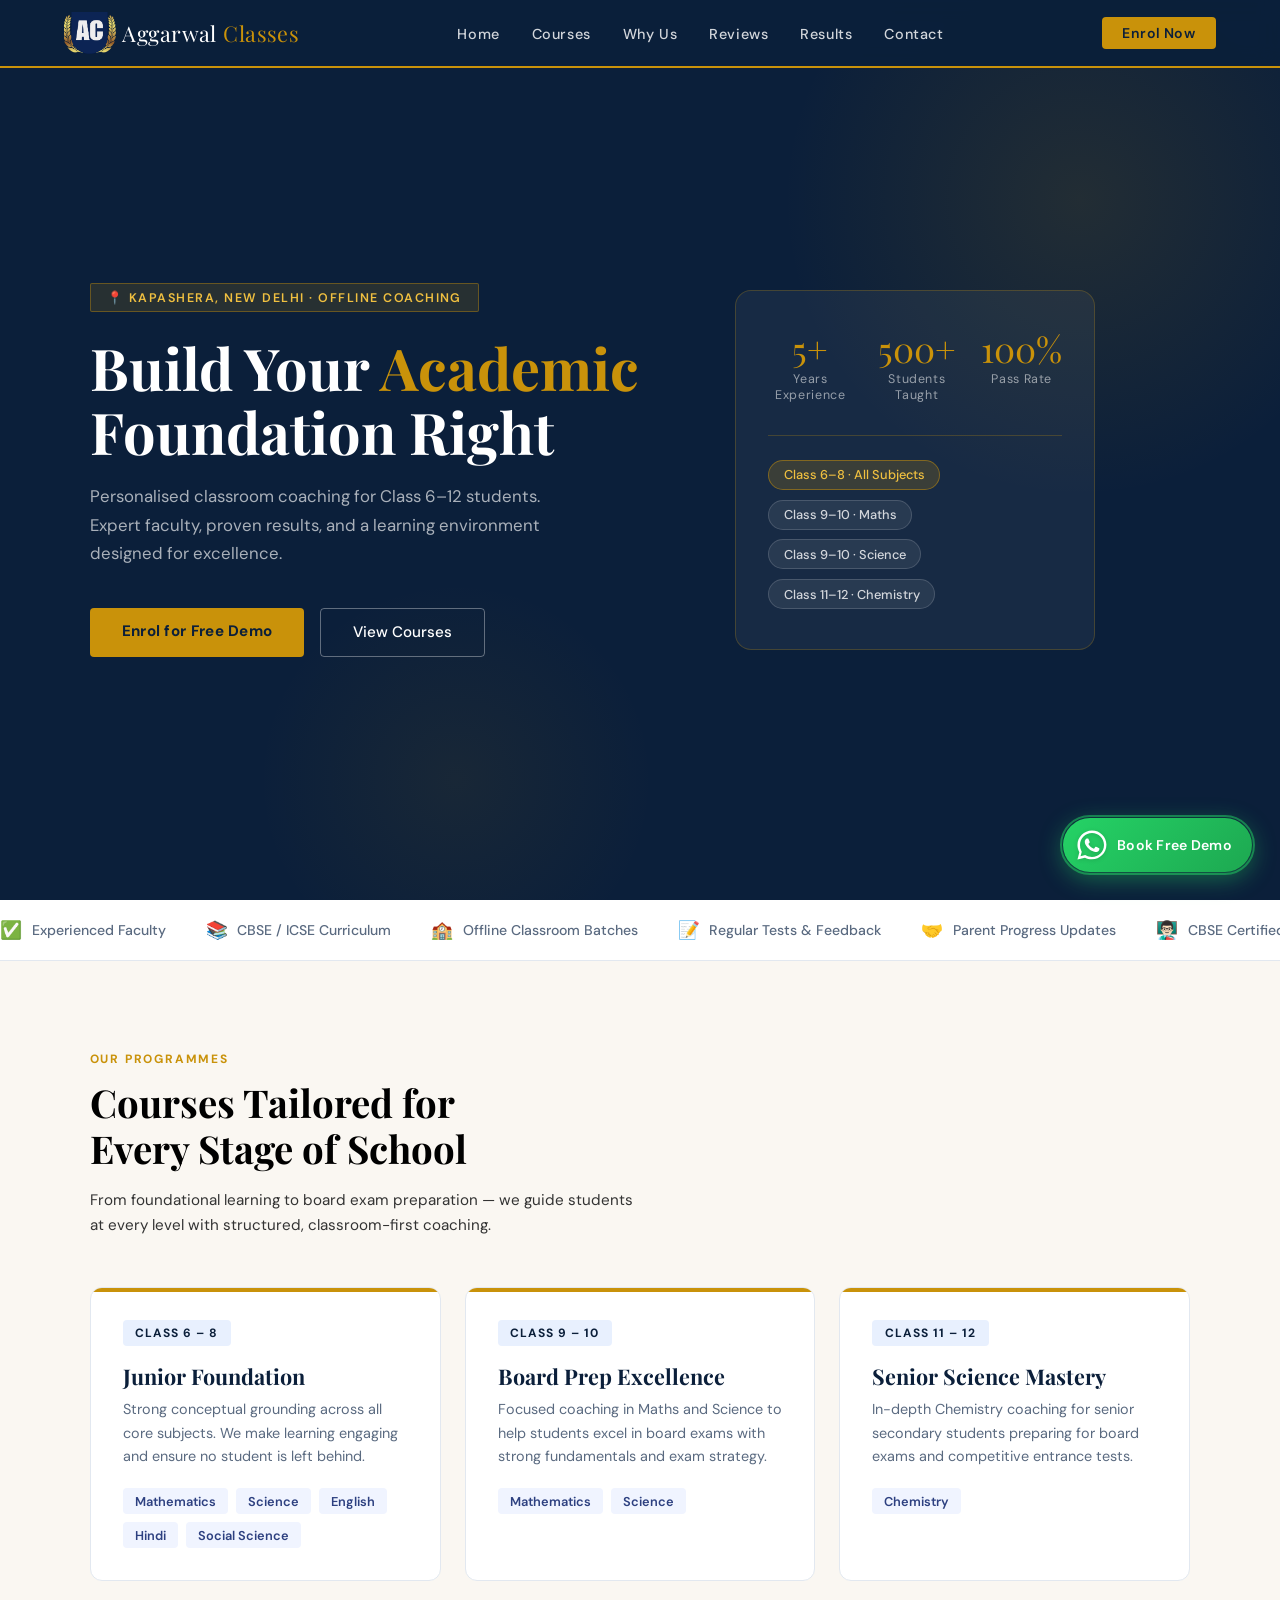
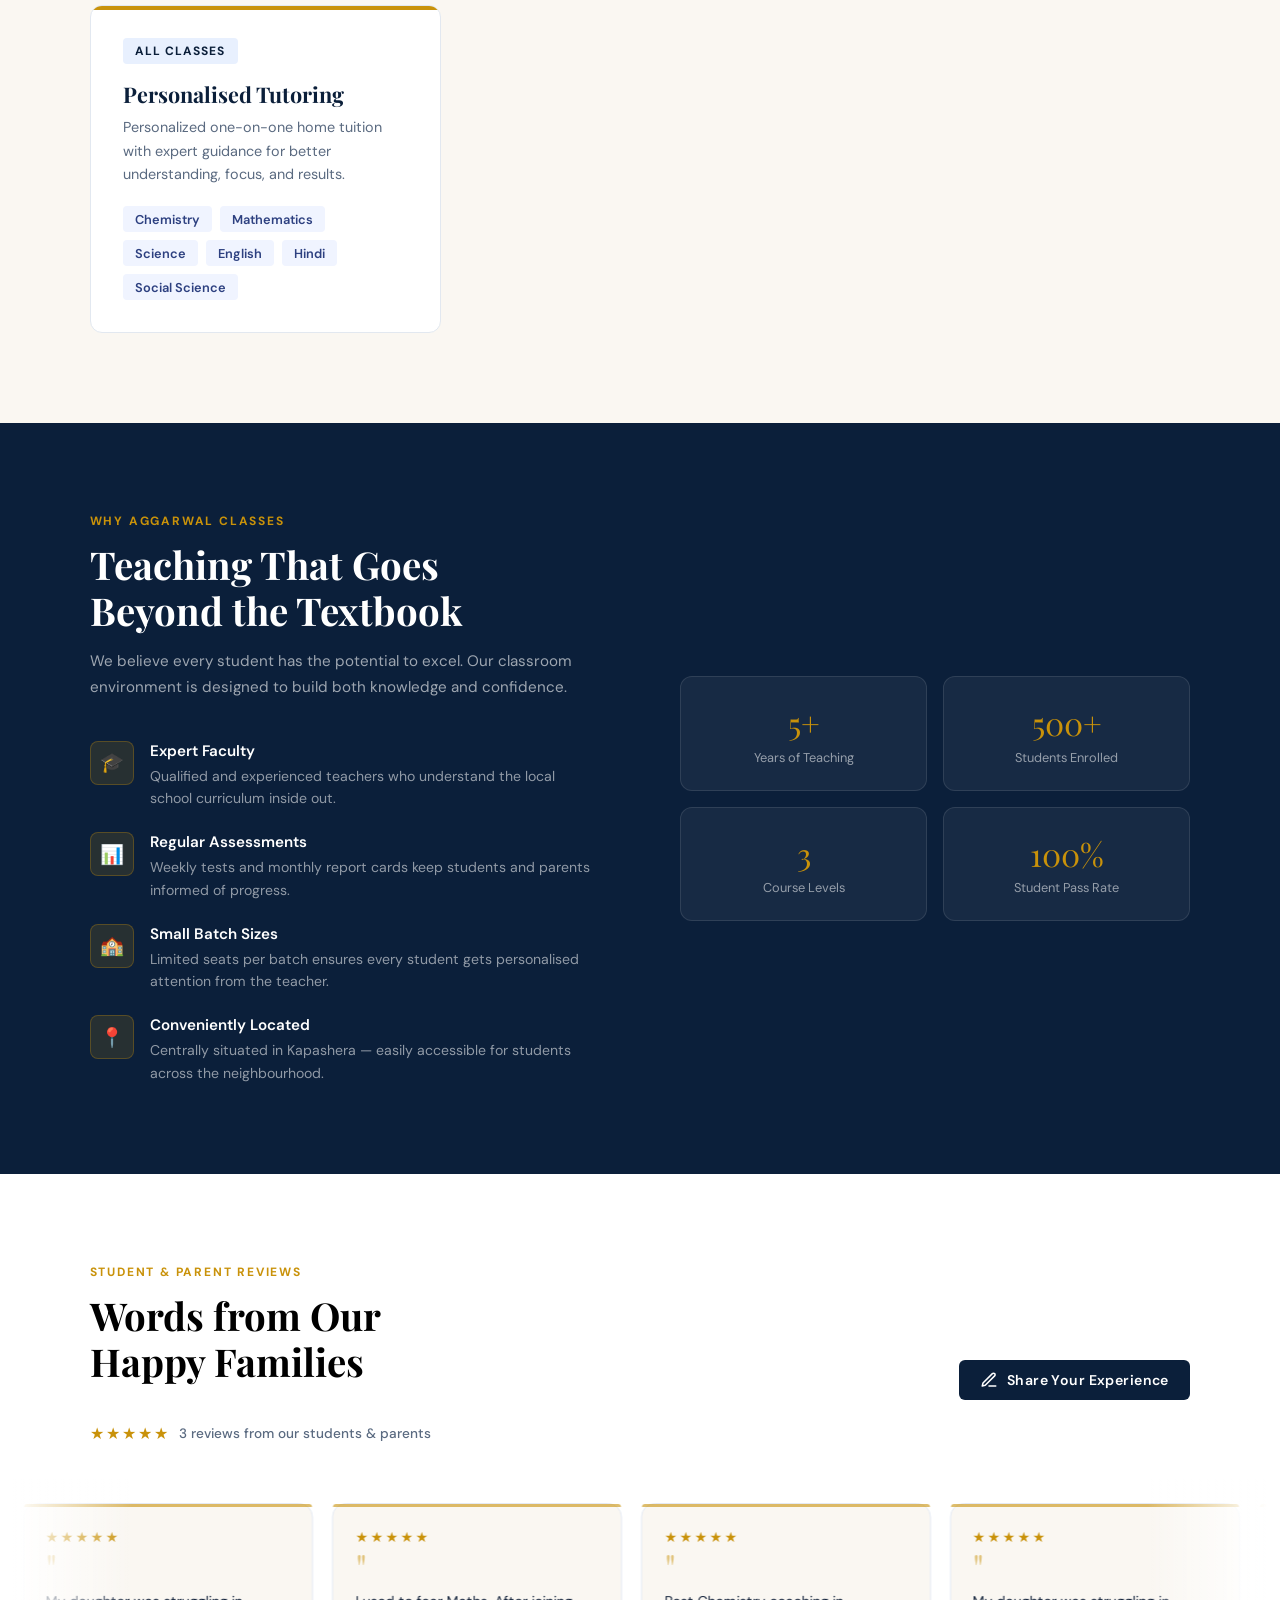
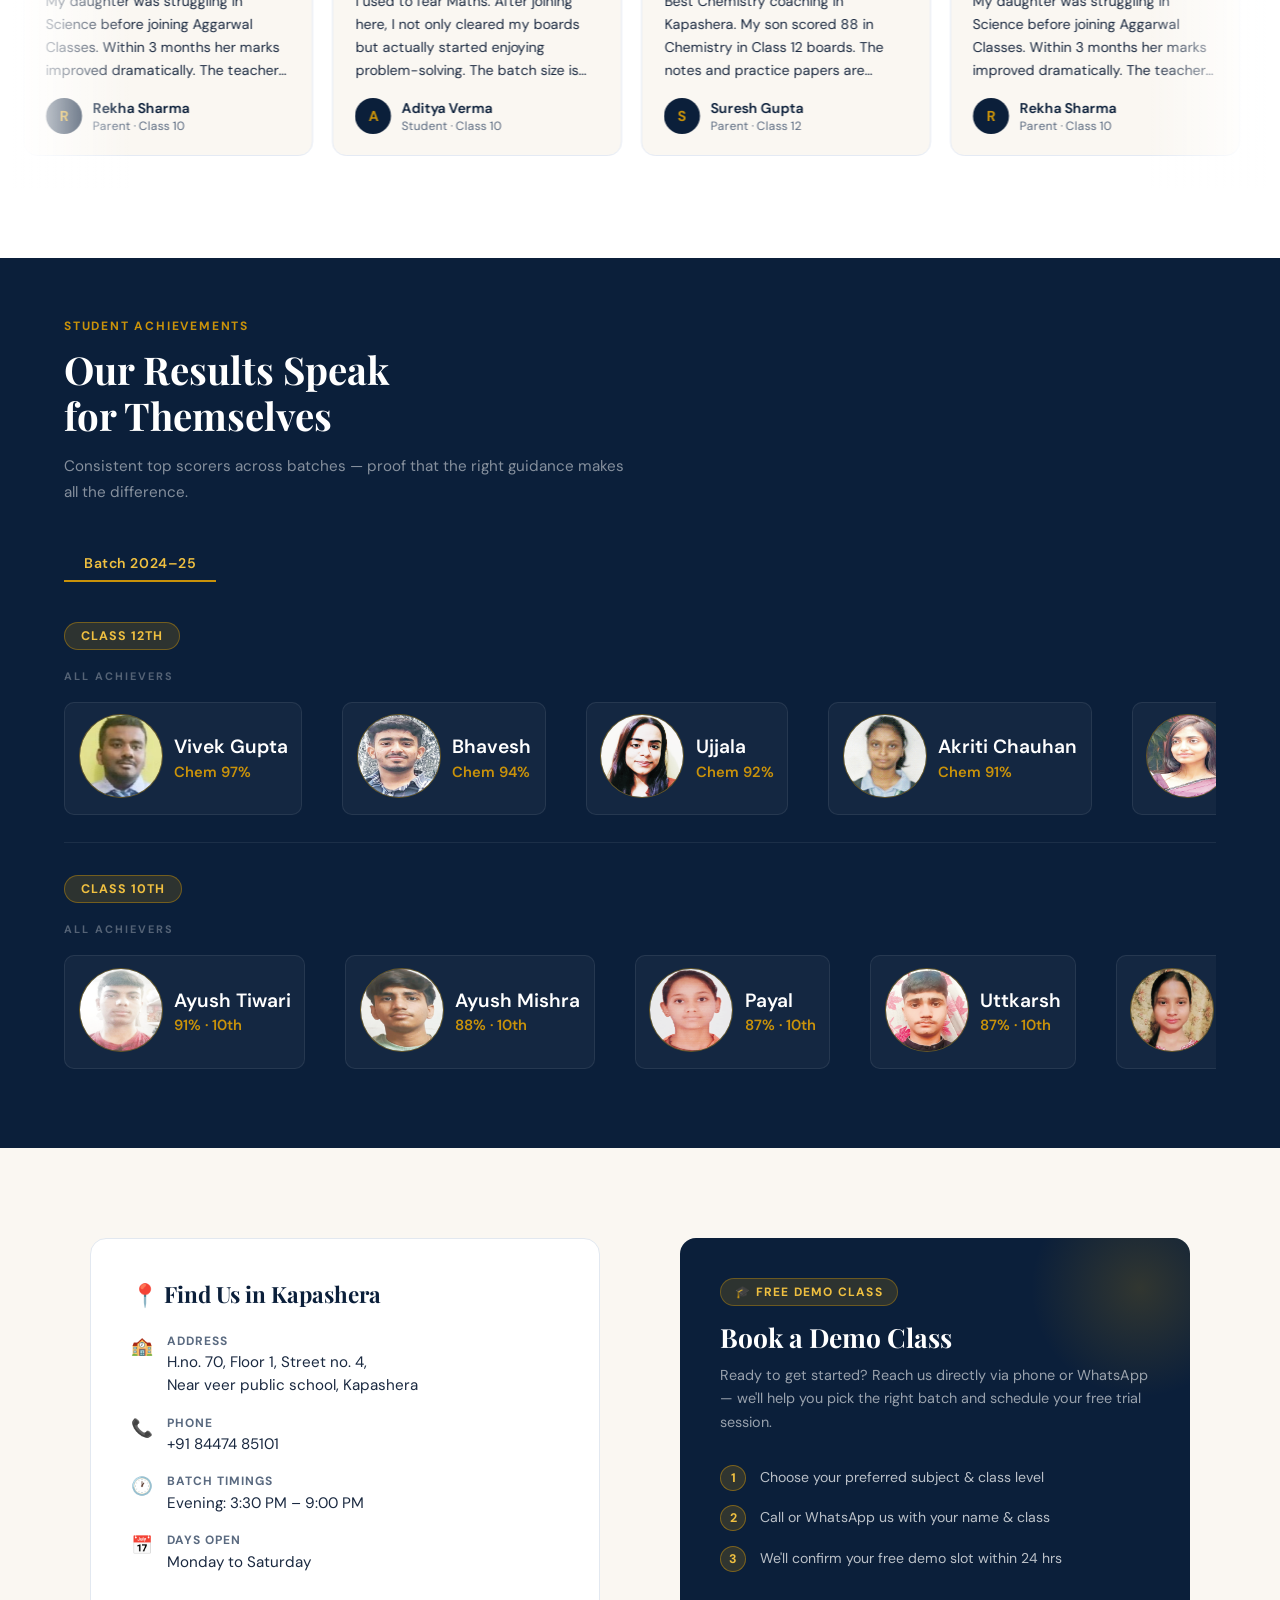
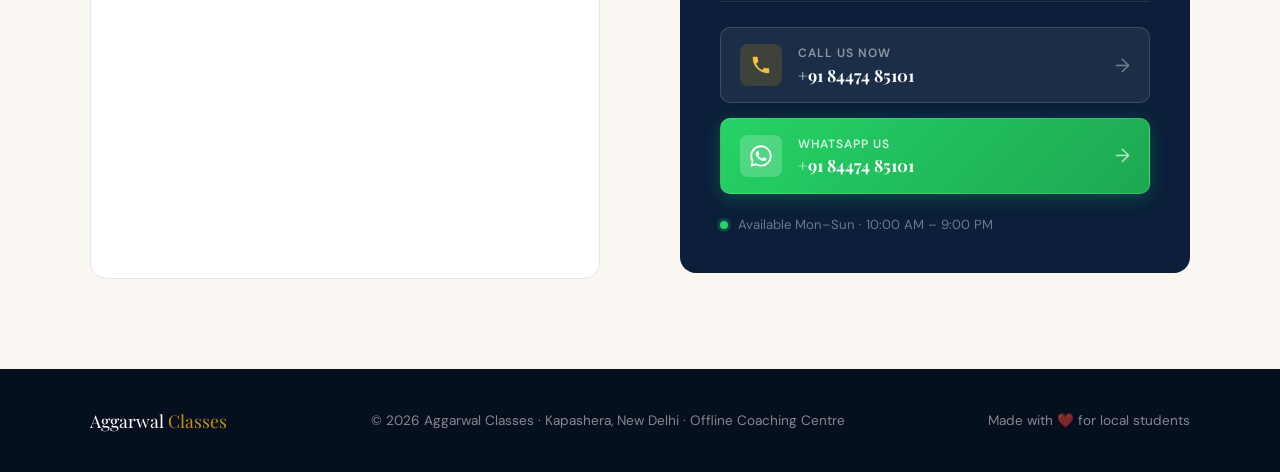
==== commit fc808973: "Update index.html" ====
--- a/index.html
+++ b/index.html
@@ -60,7 +60,7 @@
             <div class="stat-label">Students Taught</div>
           </div>
           <div class="stat">
-            <div class="stat-num">95%</div>
+            <div class="stat-num">100%</div>
             <div class="stat-label">Pass Rate</div>
           </div>
         </div>
@@ -197,7 +197,7 @@
         <div class="why-card-label">Course Levels</div>
       </div>
       <div class="why-card">
-        <div class="why-card-num">95%</div>
+        <div class="why-card-num">100%</div>
         <div class="why-card-label">Student Pass Rate</div>
       </div>
     </div>
@@ -927,4 +927,4 @@
 
 </body>
 
-</html>+</html>
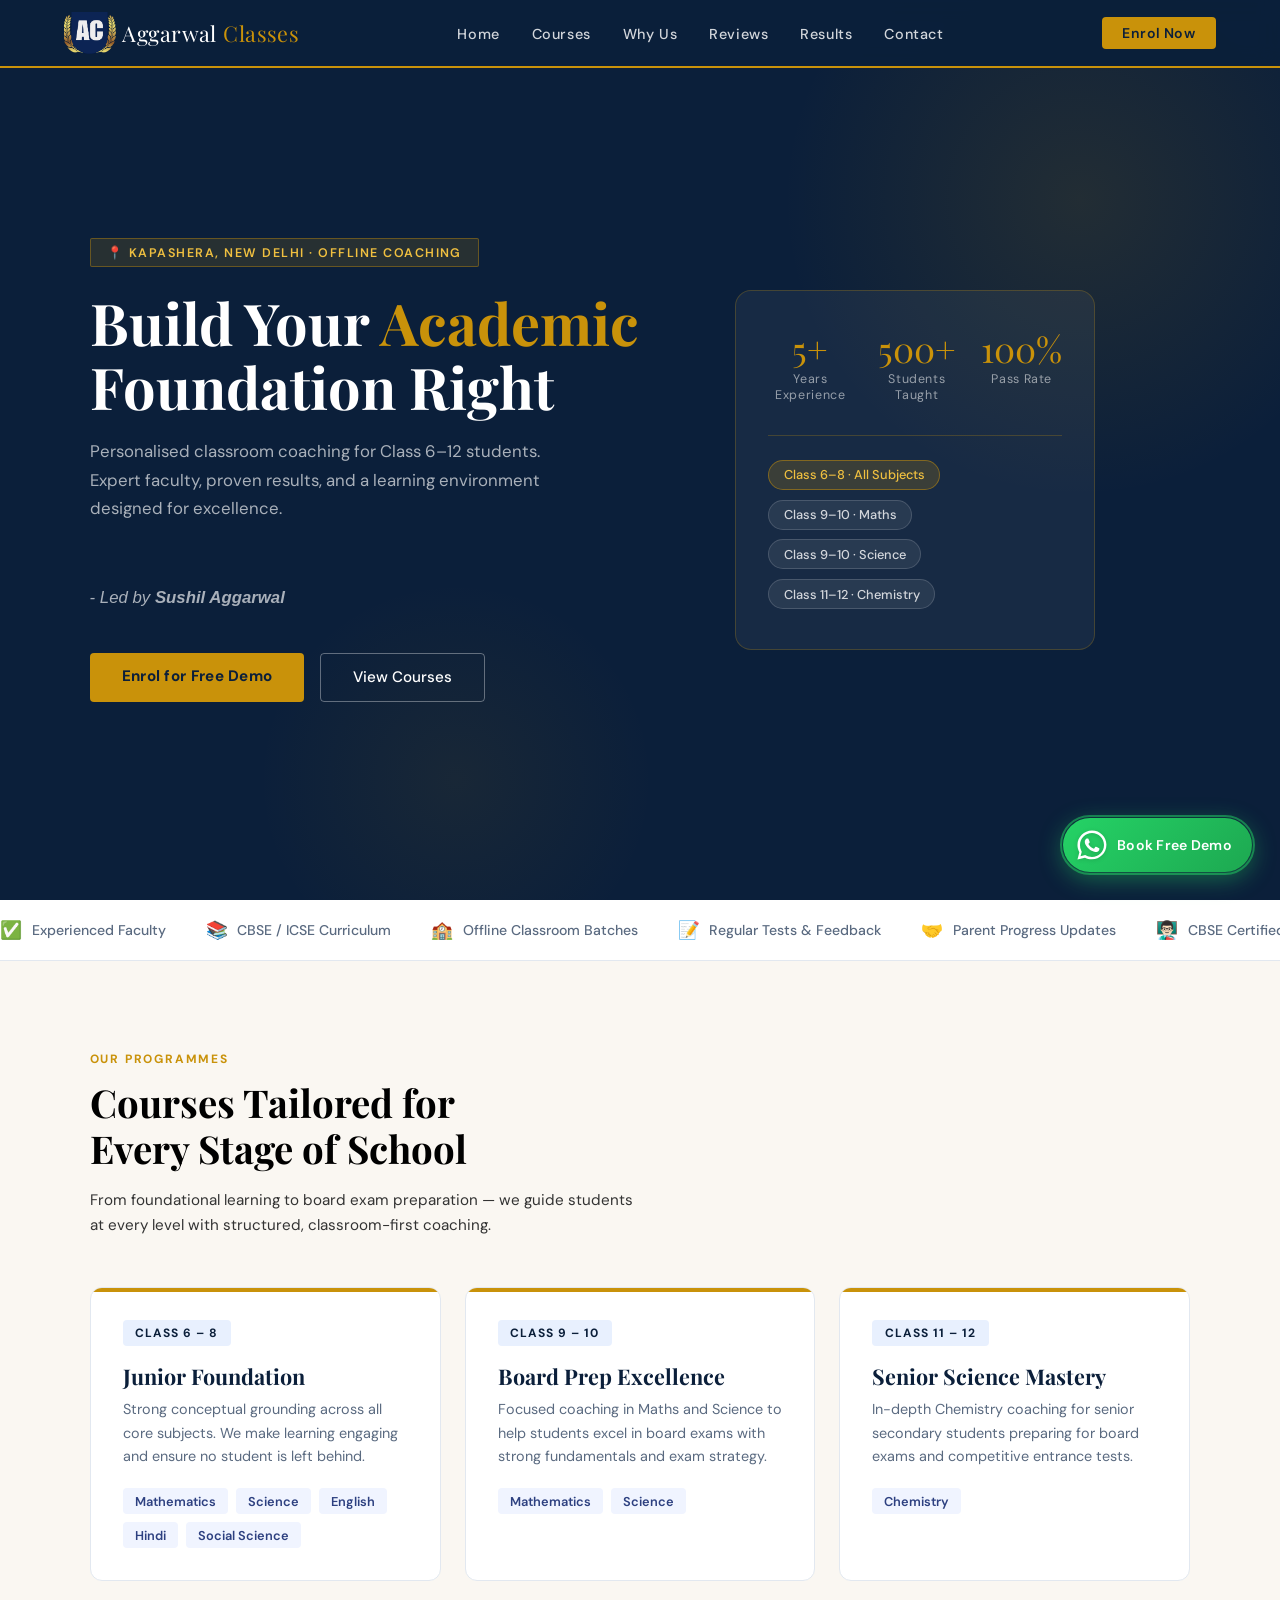
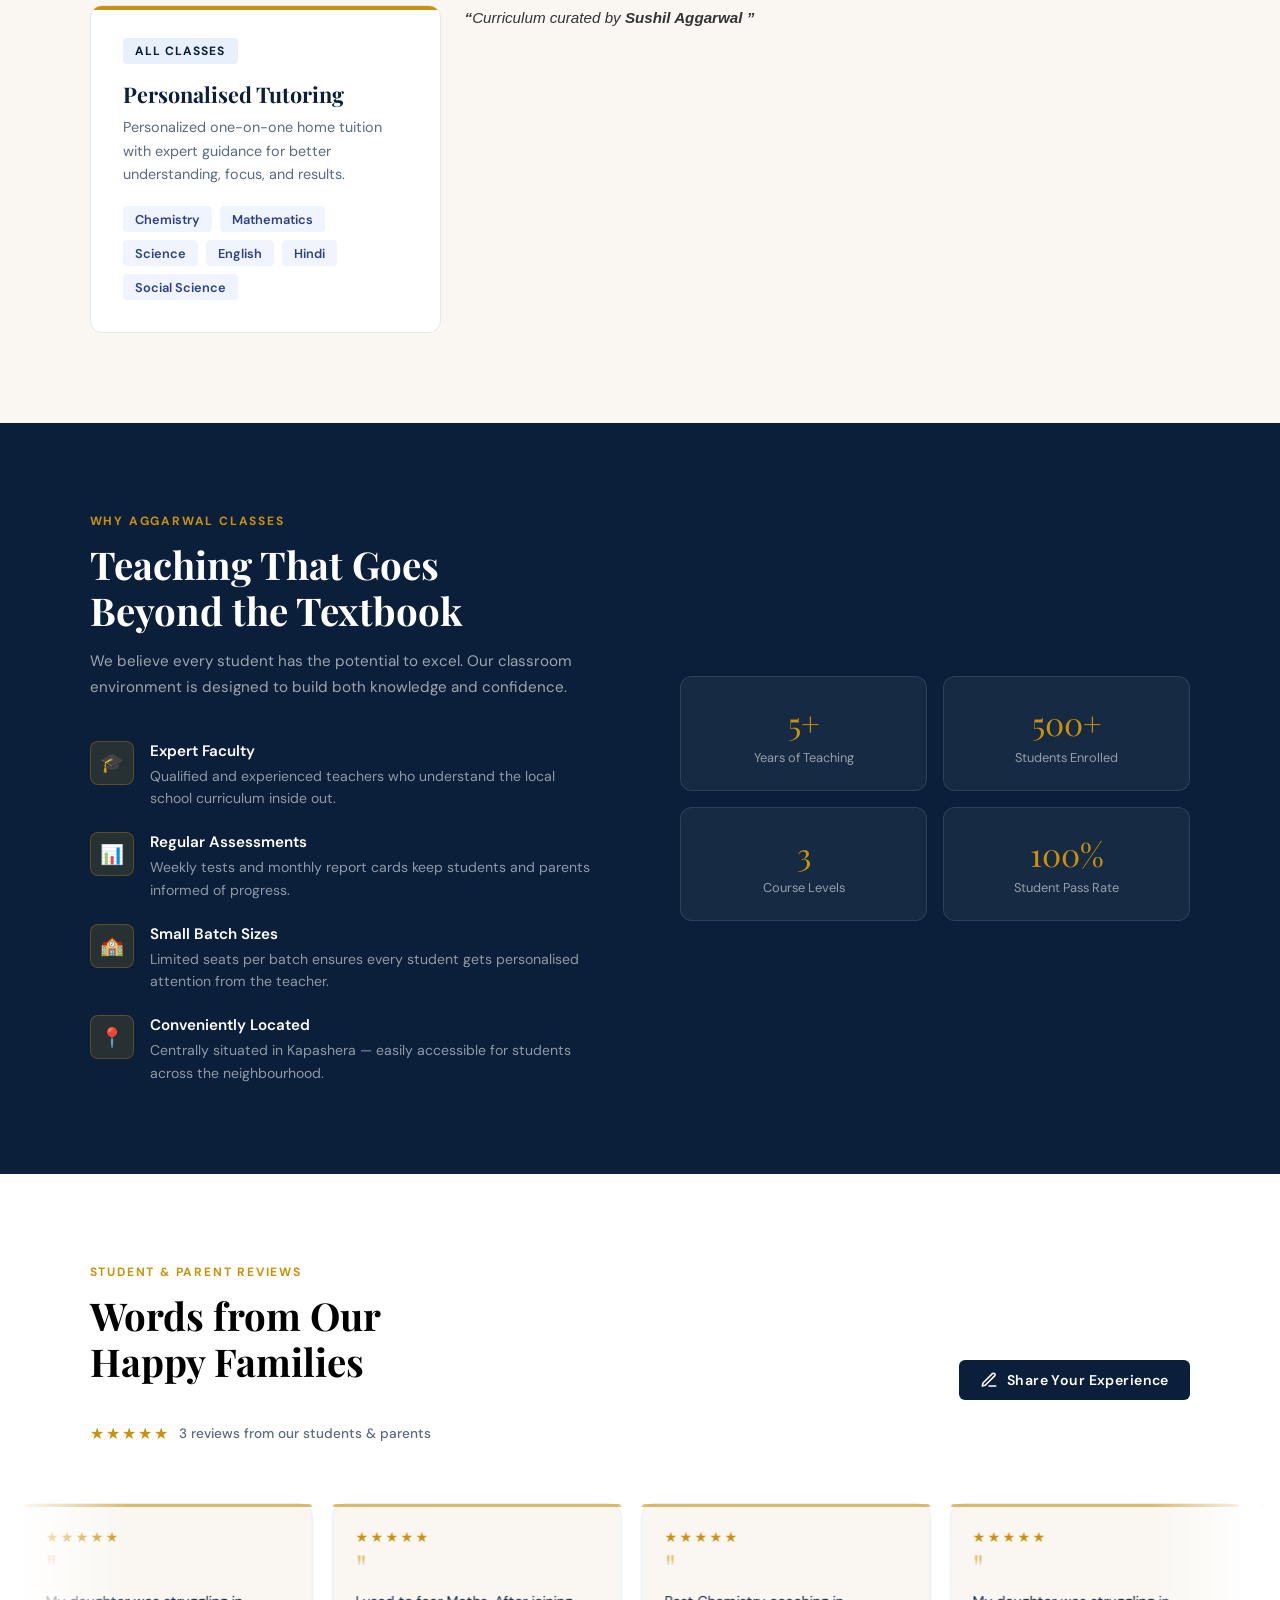
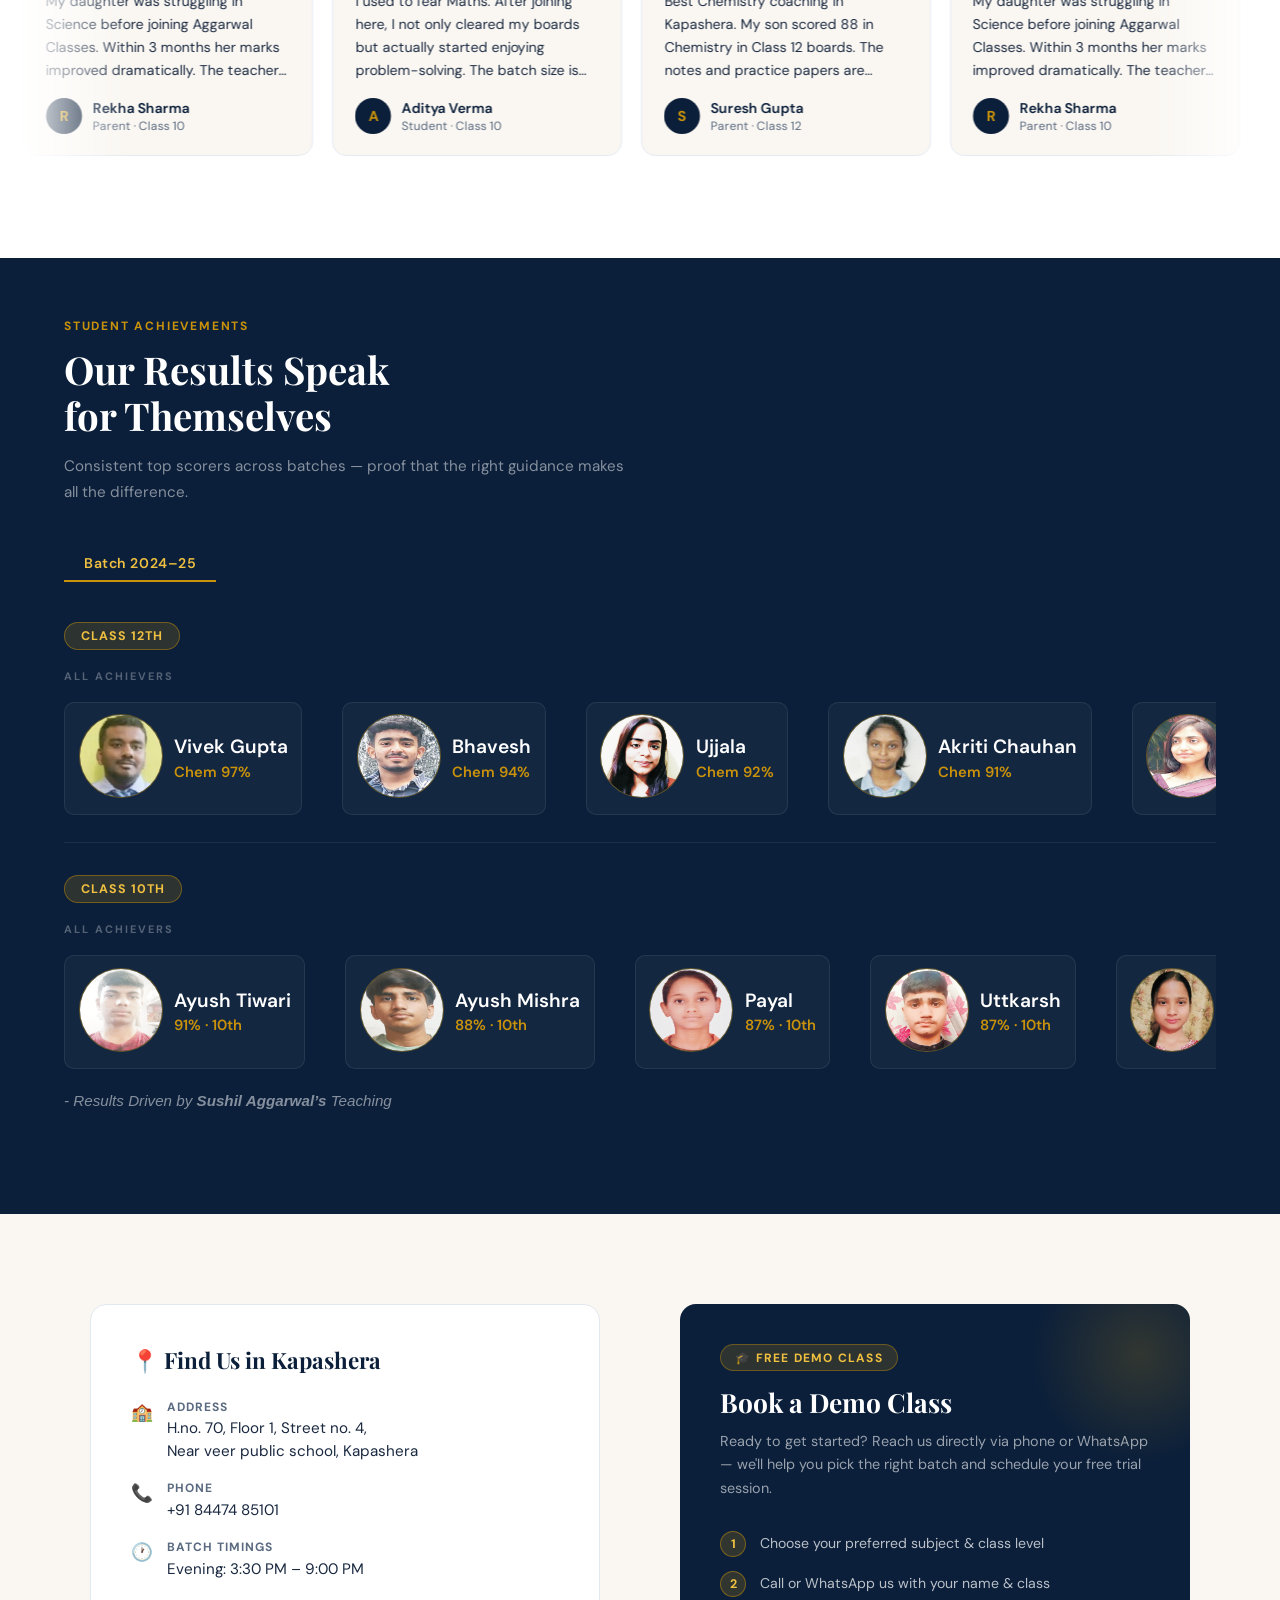
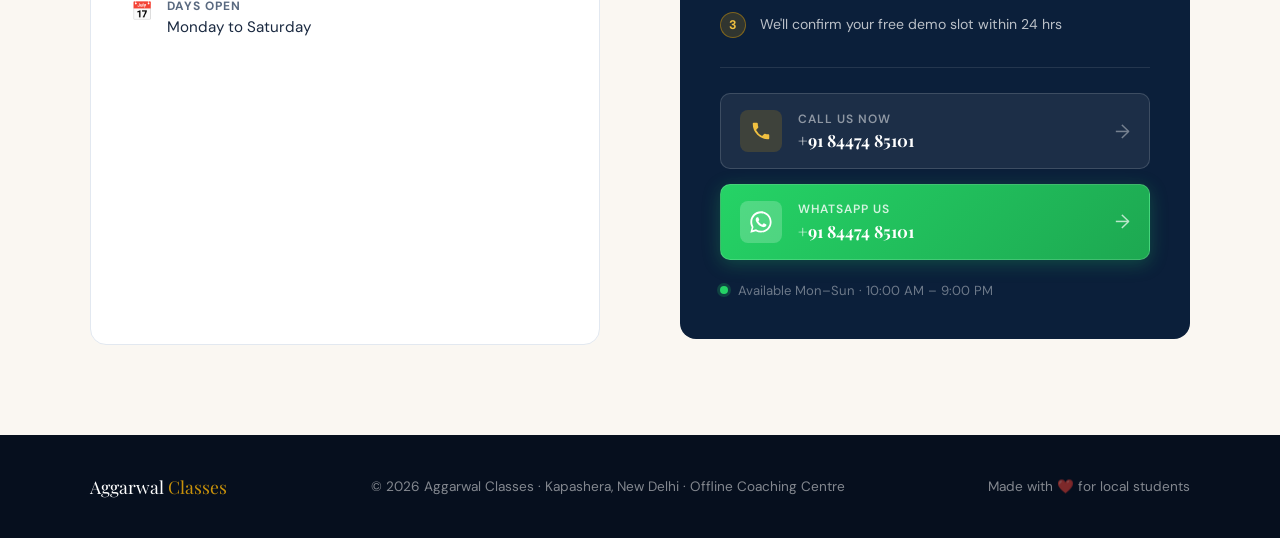
==== commit 12094aa5: "Add files via upload" ====
--- a/index.html
+++ b/index.html
@@ -43,6 +43,8 @@
         Personalised classroom coaching for Class 6–12 students. Expert faculty, proven results, and a learning
         environment designed for excellence.
       </p>
+      <br>
+      <i><p class="hero-sub">- Led by <strong>Sushil Aggarwal</strong></p></i>
       <div class="hero-btns">
         <a href="#contact" class="btn-primary">Enrol for Free Demo</a>
         <a href="#courses" class="btn-outline">View Courses</a>
@@ -142,6 +144,8 @@
           <span class="subject-tag">Hindi</span><span class="subject-tag">Social Science</span>
         </div>
       </div>
+
+      <i><p class="section-sub" id="section-sub"><strong>“</strong>Curriculum curated by <strong>Sushil Aggarwal</strong> <strong>”</strong></p></i>
     </div>
   </section>
 
@@ -203,6 +207,25 @@
     </div>
   </section>
 
+  <!-- ABOUT US
+  <section class="about-section" id="about">
+    <div class="about-inner">
+      <div class="about-img-wrap">
+        <img src="./image/Sushil Aggarwal.jpeg" alt="Sushil Aggarwal" class="about-img" />
+      </div>
+      <div class="about-content">
+        <div class="section-label">About Us</div>
+        <div class="about-founder-tag">Message from Our Founder</div>
+        <h2 class="section-title">Sushil Aggarwal<br /><span class="about-role">Founder &amp; Lead Educator</span></h2>
+        <p class="about-quote">
+          "True learning happens when curiosity meets structured guidance. My vision for Aggarwal Classes is to build
+          more than results — we build the character and resilience of our students."
+        </p>
+        <div class="about-signature">Sushil Aggarwal</div>
+      </div>
+    </div>
+  </section> -->
+
   <!-- ══════════════════════════════════════
        TESTIMONIALS — live scrolling reviews
        ══════════════════════════════════════ -->
@@ -575,6 +598,7 @@
             </div>
           </div>
         </div>
+
         <div aria-hidden class="class12th">
           <div class="achiever-card">
             <div class="ach-avatar"><img src="./image/Ayush T.png" alt=""></div>
@@ -626,7 +650,10 @@
             </div>
           </div>
         </div>
-      </div>
+
+      </div>
+
+      <i><p class="section-sub">- Results Driven by <strong>Sushil Aggarwal’s</strong> Teaching</p></i>
     </div>
   </section>
 
@@ -927,4 +954,4 @@
 
 </body>
 
-</html>
+</html>
--- a/styles.css
+++ b/styles.css
@@ -1048,7 +1048,8 @@
     color: #fff;
     padding: 60px 5%;
 }
-.results .section-title{
+
+.results .section-title {
     color: var(--white);
 }
 
@@ -1749,6 +1750,118 @@
         grid-template-columns: 1fr 1fr;
     }
 
+    /* ── ABOUT US ──
+    .about-section {
+        background: var(--cream);
+        padding: 90px 7%;
+        font-family: system-ui, -apple-system, sans-serif;
+        background: linear-gradient(135deg, #f5efe6, #e8dfcf);
+    }
+
+    .about-inner {
+        display: grid;
+        grid-template-columns: 1fr 1.4fr;
+        gap: 4rem;
+        align-items: center;
+        background: var(--white);
+        border: 1px solid #E2E8F0;
+        border-radius: 20px;
+        overflow: hidden;
+        box-shadow: 0 8px 32px rgba(11, 31, 58, 0.07);
+    }
+
+    .about-img-wrap {
+        height: 100%;
+        min-height: 340px;
+    }
+
+    .about-img {
+        width: 100%;
+        height: 100%;
+        object-fit: cover;
+        object-position: top center;
+        display: block;
+    }
+
+    .about-content {
+        padding: 3rem 3rem 3rem 0;
+    }
+
+    .about-founder-tag {
+        font-size: 0.75rem;
+        font-weight: 700;
+        letter-spacing: 0.14em;
+        text-transform: uppercase;
+        color: var(--muted);
+        margin-bottom: 0.5rem;
+    }
+
+    .about-content .section-title {
+        margin-bottom: 0.3rem;
+        font-size: clamp(1.5rem, 2.5vw, 2.1rem);
+    }
+
+    .about-role {
+        font-size: 0.95rem;
+        font-weight: 400;
+        color: var(--gold);
+        font-family: 'DM Sans', sans-serif;
+        font-style: normal;
+    }
+
+    .about-quote {
+        color: var(--muted);
+        font-size: 0.97rem;
+        line-height: 1.8;
+        border-left: 3px solid var(--gold);
+        padding-left: 1.1rem;
+        margin: 1.4rem 0 1.6rem;
+    }
+
+    .about-signature {
+        font-family: 'Playfair Display', serif;
+        font-size: 1.5rem;
+        color: var(--gold);
+        font-style: italic;
+        letter-spacing: 0.02em;
+    }
+
+    @media (max-width: 2000px){
+        .about-inner{
+            display: flex;
+            align-content: center;
+            justify-content: space-between;
+            gap: 2em;
+        
+        }
+    }
+    @media (max-width: 900px) {
+        .about-inner {
+            grid-template-columns: 1fr;
+            gap: 0;
+        }
+
+        .about-img-wrap {
+            min-height: 260px;
+            max-height: 300px;
+        }
+
+        .about-content {
+            padding: 2rem;
+        }
+    }
+
+    @media (max-width: 600px) {
+        .about-img-wrap {
+            min-height: 220px;
+        }
+
+        .about-content {
+            padding: 1.5rem;
+        }
+    } */
+
+    /* Location */
     .location-box,
     .enroll-box {
         padding: 1.5rem;
